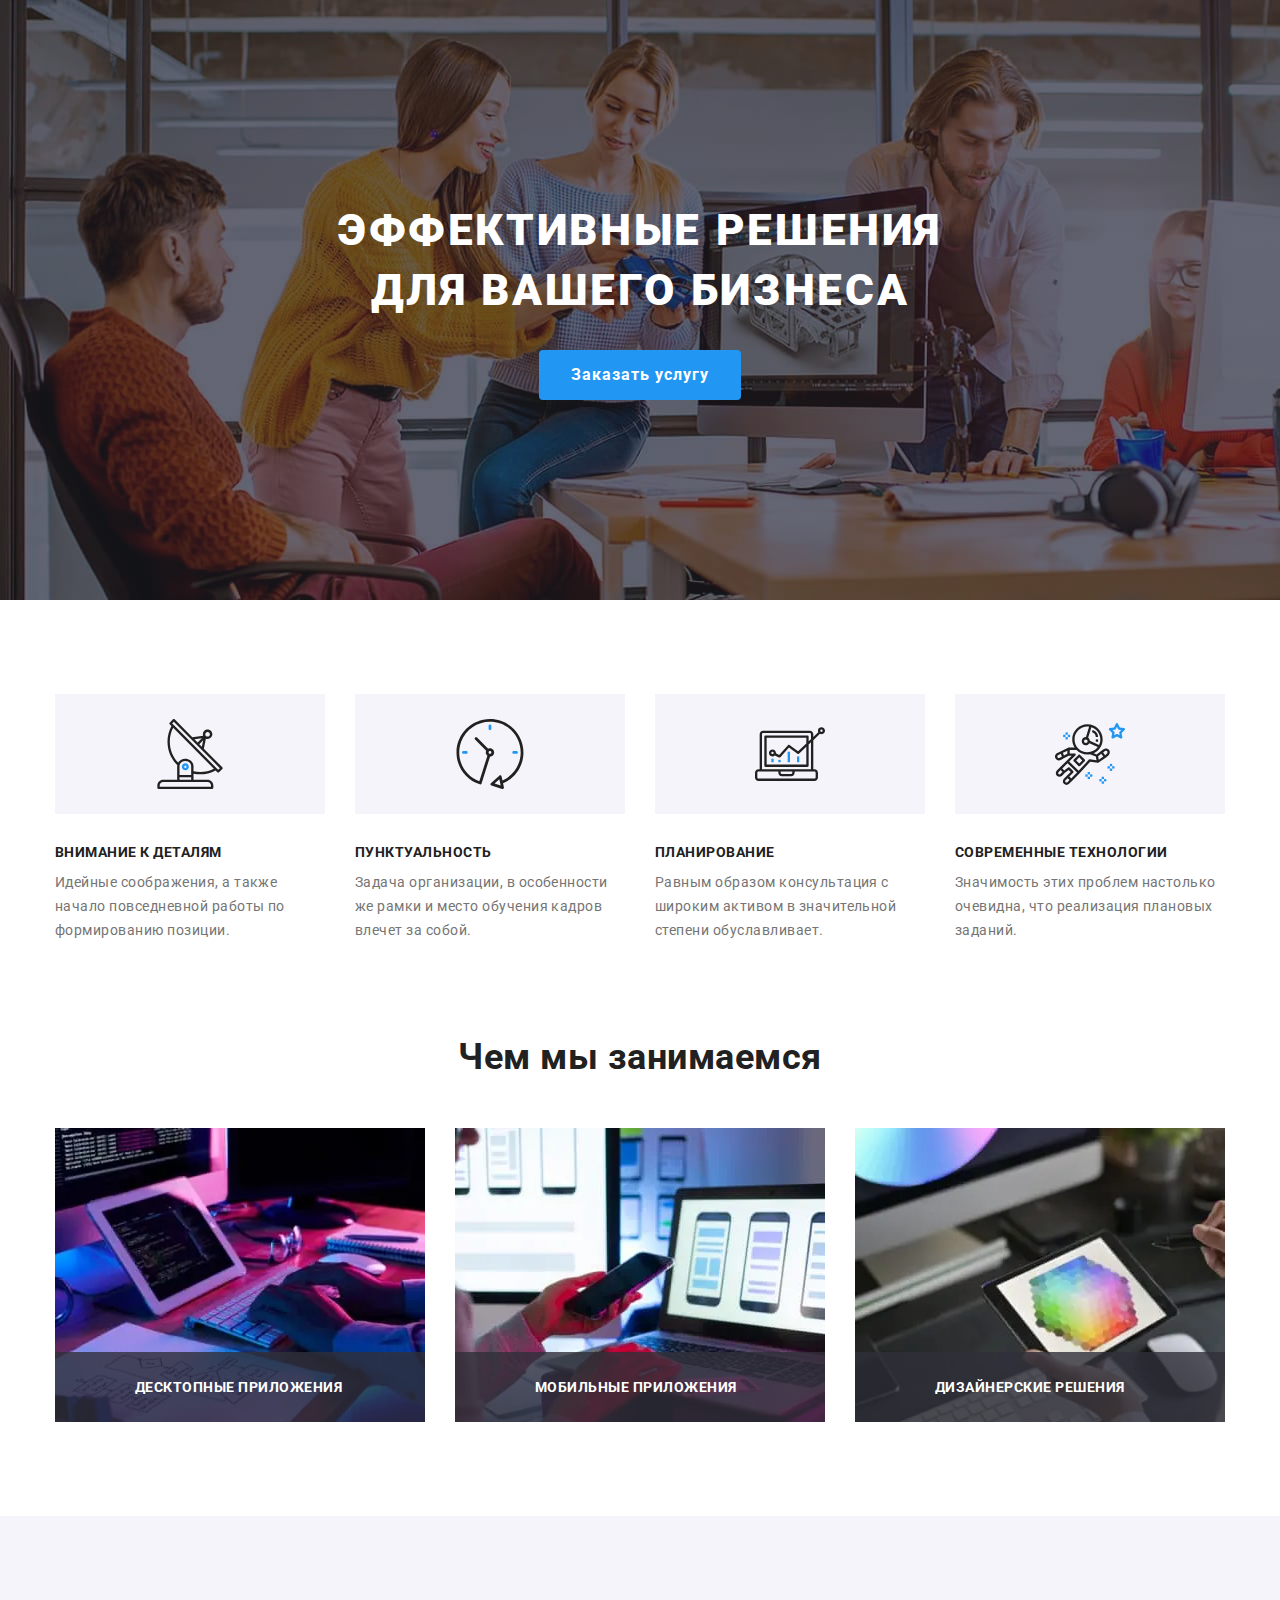
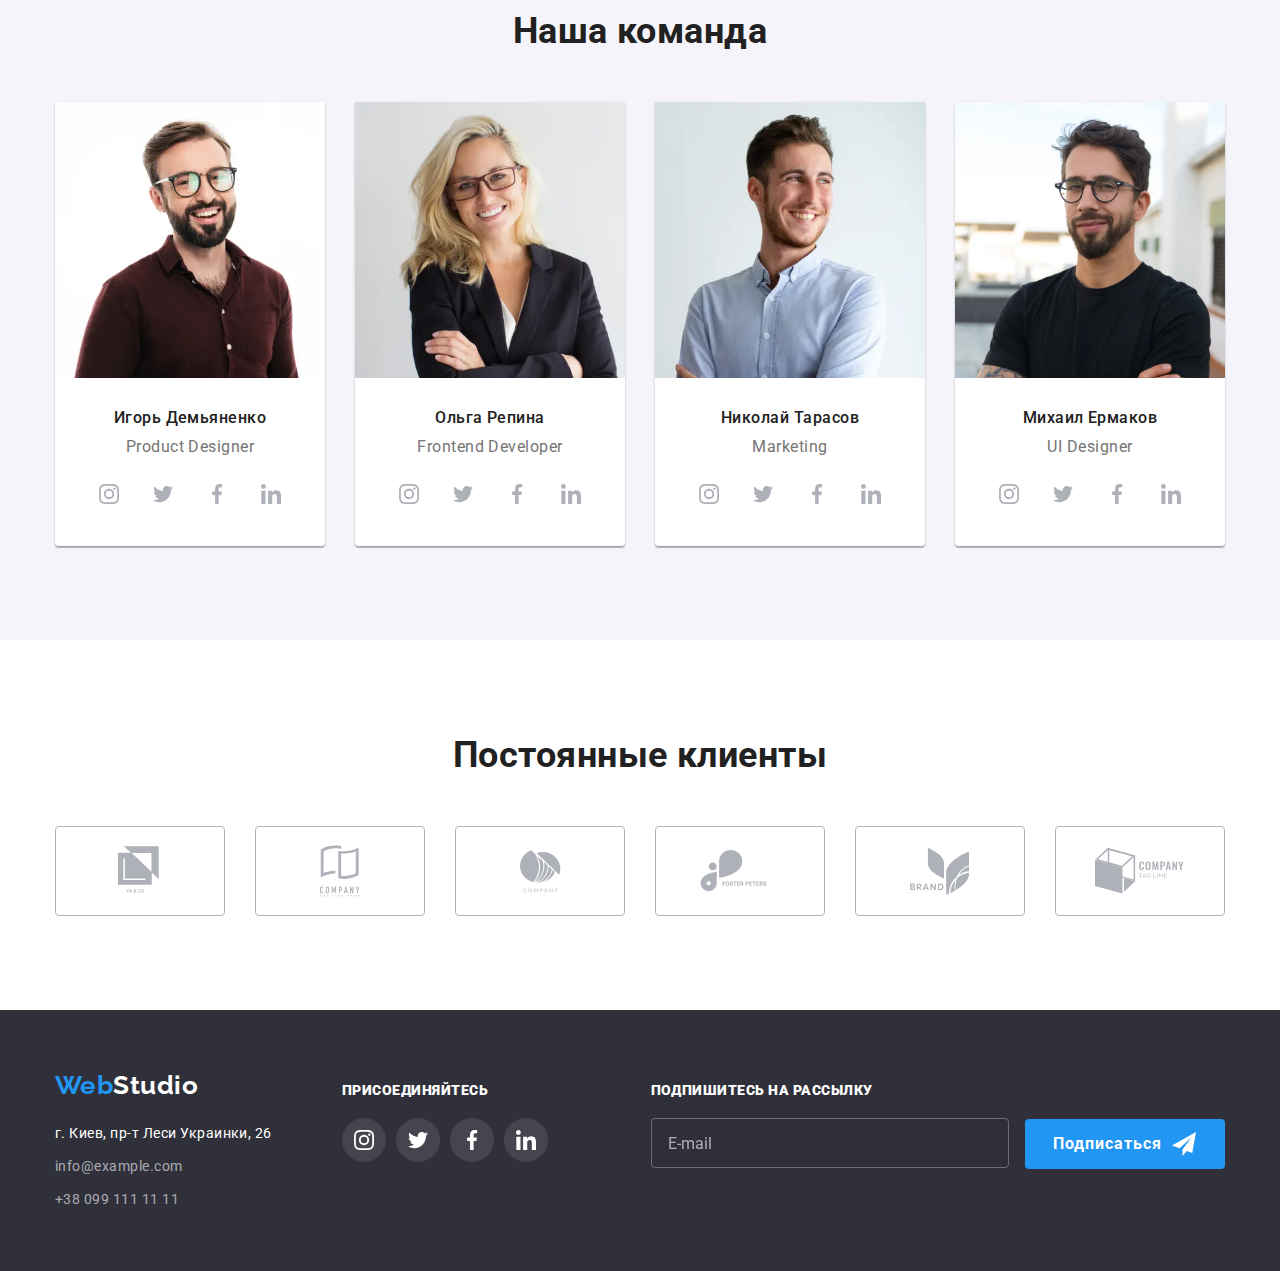
==== index.html @ 6db61c0a "start work with modal window" ====
<!DOCTYPE html>
<html lang="ru">

<head>
  <meta charset="UTF-8" />
  <meta name="viewport" content="width=device-width, initial-scale=1.0" />
  <title>WebStudio</title>
  <link rel="stylesheet" href="https://cdnjs.cloudflare.com/ajax/libs/modern-normalize/1.0.0/modern-normalize.css">
  <link href="https://fonts.googleapis.com/css2?family=Raleway:wght@700&family=Roboto:wght@400;500;700;900&display=swap"
    rel="stylesheet">
  <link rel="stylesheet" href="./css/main.min.css">
</head>

<body>
  <!-- Header -->
  <!-- <header class="header">
    <div class="container">
      <nav class="site-nav">
        <a class="logo" href="./index.html" aria-label="логотип вэб студии">Web<span
            class="logo-header">Studio</span></a>
        <ul class="list list-nav">
          <li class="item">
            <a class="link current" href="./index.html">Студия</a>
          </li>
          <li class="item">
            <a class="link not-current" href="./portfolio.html">Портфолио</a>
          </li>
          <li class="item">
            <a class="link not-current" href="">Контакты</a>
          </li>
        </ul>
      </nav>
      <address class="address address-link">
        <ul class="list address-list">
          <li class="item">
            <a class="link" href="mailto:info@devstudio.com">
              <svg class="header-icon" width="16" height="12">
                <use href="./images/sprite.svg#mail"></use>
              </svg>
              info@devstudio.com
            </a>
          </li>
          <li class="item">
            <a class="link" href="tel:+380961111111">
              <svg class="header-icon" width="10" height="16">
                <use href="./images/sprite.svg#phone"></use>
              </svg>
              +38 096 111 11 11
            </a>
          </li>
        </ul>
      </address>
    </div>
  </header> -->
  <!-- End header -->
  <main>
    <!-- Hero -->
    <section class="hero">
      <div class="container">
        <h1 class="hero-title">Эффективные решения для вашего бизнеса</h1>
        <button class="button" type="button" aria-label="Кнопка открытия формы для заказа услуги"
          data-modal-open>Заказать услугу</button>
      </div>
    </section>
    <!-- End hero -->
    <!-- Features -->
    <section class="section features">
      <div class="container">
        <h2 class="visually-hidden">Наши преимущества</h2>
        <ul class="list features-list">
          <li class="item features-item">
            <h3 class="features-subtitle">Внимание к деталям</h3>
            <p class="features-idea">Идейные соображения, а также начало повседневной работы по формированию позиции.
            </p>
          </li>
          <li class="item features-item">
            <h3 class="features-subtitle">Пунктуальность</h3>
            <p class="features-idea">Задача организации, в особенности же рамки и место обучения кадров влечет за собой.
            </p>
          </li>
          <li class="item features-item">
            <h3 class="features-subtitle">Планирование</h3>
            <p class="features-idea">Равным образом консультация с широким активом в значительной степени обуславливает.
            </p>
          </li>
          <li class="item features-item">
            <h3 class="features-subtitle">Современные технологии</h3>
            <p class="features-idea">Значимость этих проблем настолько очевидна, что реализация плановых заданий.</p>
          </li>
        </ul>
      </div>
    </section>
    <!-- End features -->
    <!-- We can make -->
    <section class="section works">
      <div class="container">
        <h2 class="title">Чем мы занимаемся</h2>
        <ul class="list works-list">
          <li class="item">
            <a href="">
              <picture>
                <source srcset="
                ./images/we_can_make/desktop-app.webp 1x, 
                ./images/we_can_make/desktop-app@2x.webp 2x" type="image/webp">
                <img loading="lazy" srcset="
                ./images/we_can_make/desktop-app.jpg 1x, 
                ./images/we_can_make/desktop-app@2x.jpg 2x" src="./images/we_can_make/desktop-app.jpg"
                  aria-label="Разработка приложений для настольных ПК" alt="Разработка приложений для настольных ПК"
                  width="370" height="294">
              </picture>
            </a>
            <div class="works-wrapper">
              <h3 class="works-subtitle">
                Десктопные приложения
              </h3>
            </div>
          </li>
          <li class="item">
            <a href="">
              <picture>
                <source srcset="
                ./images/we_can_make/mobile-app.webp 1x,
                ./images/we_can_make/mobile-app@2x.webp 2x" type="image/webp">
                <img loading="lazy" srcset="
                ./images/we_can_make/mobile-app.jpg 1x,
                ./images/we_can_make/mobile-app@2x.jpg 2x" src="./images/we_can_make/mobile-app.jpg"
                  aria-label="Разработка приложений для мобильных устройств"
                  alt="Разработка приложений для мобильных устройств" width="370" height="294">
              </picture>
            </a>
            <div class="works-wrapper">
              <h3 class="works-subtitle">
                Мобильные приложения
              </h3>
            </div>
          </li>
          <li class="item">
            <a href="">
              <picture>
                <source srcset="
                ./images/we_can_make/design-solutions.webp 1x,
                ./images/we_can_make/design-solutions@2x.webp 2x" type="image/webp">
                <img loading="lazy" srcset="
                ./images/we_can_make/design-solutions.jpg 1x,
                ./images/we_can_make/design-solutions@2x.jpg 2x" src="./images/we_can_make/design-solutions.jpg"
                  aria-label="Разработка дизайнерских решений" alt="Разработка дизайнерских решений" width="370"
                  height="294">
              </picture>
            </a>
            <div class="works-wrapper">
              <h3 class="works-subtitle">
                Дизайнерские решения
              </h3>
            </div>
          </li>
        </ul>
      </div>
    </section>
    <!-- End we can make -->
    <!-- Our team -->
    <section class="section team">
      <div class="container">
        <h2 class="title">Наша команда</h2>
        <ul class="list team-list">
          <li class="item team-item">
            <picture>
              <source srcset="
                              ./images/our_team/mobile-worker-1.webp 1x ,
                              ./images/our_team/mobile-worker-1@2x.webp 2x,
                              ./images/our_team/tablet-worker-1.webp 1x ,
                              ./images/our_team/tablet-worker-1@2x.webp 2x,
                              ./images/our_team/desktop-worker-1.webp 1x ,
                              ./images/our_team/desktop-worker-1@2x.webp 2x                              
                              " type="image/webp">
              <img loading="lazy" srcset="
                              ./images/our_team/mobile-worker-1.jpg 1x ,
                              ./images/our_team/mobile-worker-1@2x.jpg 2x,
                              ./images/our_team/tablet-worker-1.jpg 1x ,
                              ./images/our_team/tablet-worker-1@2x.jpg 2x,
                              ./images/our_team/desktop-worker-1.jpg 1x ,
                              ./images/our_team/desktop-worker-1@2x.jpg 2x                              
                              " src="./images/our_team/tablet-worker-1.jpg" aria-label="фото Игорь Демьяненко"
                alt="фото Игорь Демьяненко">
            </picture>
            <div class="team-card">
              <h3 class="team-subtitle">Игорь Демьяненко</h3>
              <p class="team-position" lang="en">Product Designer</p>
              <ul class="list social-list">
                <li class="social-item">
                  <a class="link social-link" href="https://www.instagram.com/?hl=uk" target="_blank"
                    rel="noreferrer noopener">
                    <svg class="team-svg">
                      <use href="./images/sprite.svg#instagram"></use>
                    </svg>
                  </a>
                </li>
                <li class="social-item">
                  <a class="link social-link" href="https://twitter.com/?lang=uk" target="_blank"
                    rel="noreferrer noopener">
                    <svg class="team-svg">
                      <use href="./images/sprite.svg#twitter"></use>
                    </svg>
                  </a>
                </li>
                <li class="social-item">
                  <a class="link social-link" href="https://uk-ua.facebook.com/" target="_blank"
                    rel="noreferrer noopener">
                    <svg class="team-svg">
                      <use href="./images/sprite.svg#facebook"></use>
                    </svg>
                  </a>
                </li>
                <li class="social-item">
                  <a class="link social-link" href="https://www.linkedin.com/" target="_blank"
                    rel="noreferrer noopener">
                    <svg class="team-svg">
                      <use href="./images/sprite.svg#linkedin"></use>
                    </svg>
                  </a>
                </li>
              </ul>
            </div>
          </li>
          <li class="item team-item">
            <picture>
              <source srcset="
                              ./images/our_team/mobile-worker-2.webp 1x ,
                              ./images/our_team/mobile-worker-2@2x.webp 2x,
                              ./images/our_team/tablet-worker-2.webp 1x ,
                              ./images/our_team/tablet-worker-2@2x.webp 2x,
                              ./images/our_team/desktop-worker-2.webp 1x ,
                              ./images/our_team/desktop-worker-2@2x.webp 2x                              
                              " type="image/webp">
              <img loading="lazy" srcset="
                              ./images/our_team/mobile-worker-2.jpg 1x ,
                              ./images/our_team/mobile-worker-2@2x.jpg 2x,
                              ./images/our_team/tablet-worker-2.jpg 1x ,
                              ./images/our_team/tablet-worker-2@2x.jpg 2x,
                              ./images/our_team/desktop-worker-2.jpg 1x ,
                              ./images/our_team/desktop-worker-2@2x.jpg 2x                              
                              " src="./images/our_team/tablet-worker-2.jpg" aria-label="фото Ольга Репина"
                alt="фото Ольга Репина">
            </picture>
            <div class="team-card">
              <h3 class="team-subtitle">Ольга Репина</h3>
              <p class="team-position" lang="en">Frontend Developer</p>
              <ul class="list social-list">
                <li class="social-item">
                  <a class="link social-link" href="https://www.instagram.com/?hl=uk" target="_blank"
                    rel="noreferrer noopener">
                    <svg class="team-svg">
                      <use href="./images/sprite.svg#instagram"></use>
                    </svg>
                  </a>
                </li>
                <li class="social-item">
                  <a class="link social-link" href="https://twitter.com/?lang=uk" target="_blank"
                    rel="noreferrer noopener">
                    <svg class="team-svg">
                      <use href="./images/sprite.svg#twitter"></use>
                    </svg>
                  </a>
                </li>
                <li class="social-item">
                  <a class="link social-link" href="https://uk-ua.facebook.com/" target="_blank"
                    rel="noreferrer noopener">
                    <svg class="team-svg">
                      <use href="./images/sprite.svg#facebook"></use>
                    </svg>
                  </a>
                </li>
                <li class="social-item">
                  <a class="link social-link" href="https://www.linkedin.com/" target="_blank"
                    rel="noreferrer noopener">
                    <svg class="team-svg">
                      <use href="./images/sprite.svg#linkedin"></use>
                    </svg>
                  </a>
                </li>
              </ul>
            </div>
          </li>
          <li class="item team-item">
            <picture>
              <source srcset="
                              ./images/our_team/mobile-worker-3.webp 1x ,
                              ./images/our_team/mobile-worker-3@2x.webp 2x,
                              ./images/our_team/tablet-worker-3.webp 1x ,
                              ./images/our_team/tablet-worker-3@2x.webp 2x,
                              ./images/our_team/desktop-worker-3.webp 1x ,
                              ./images/our_team/desktop-worker-3@2x.webp 2x                              
                              " type="image/webp">
              <img loading="lazy" srcset="
                              ./images/our_team/mobile-worker-3.jpg 1x ,
                              ./images/our_team/mobile-worker-3@2x.jpg 2x,
                              ./images/our_team/tablet-worker-3.jpg 1x ,
                              ./images/our_team/tablet-worker-3@2x.jpg 2x,
                              ./images/our_team/desktop-worker-3.jpg 1x ,
                              ./images/our_team/desktop-worker-3@2x.jpg 2x                              
                              " src="./images/our_team/tablet-worker-3.jpg" aria-label="фото Николай Тарасов"
                alt="фото Николай Тарасов">
            </picture>
            <div class="team-card">
              <h3 class="team-subtitle">Николай Тарасов</h3>
              <p class="team-position" lang="en">Marketing</p>
              <ul class="list social-list">
                <li class="social-item">
                  <a class="link social-link" href="https://www.instagram.com/?hl=uk" target="_blank"
                    rel="noreferrer noopener">
                    <svg class="team-svg">
                      <use href="./images/sprite.svg#instagram"></use>
                    </svg>
                  </a>
                </li>
                <li class="social-item">
                  <a class="link social-link" href="https://twitter.com/?lang=uk" target="_blank"
                    rel="noreferrer noopener">
                    <svg class="team-svg">
                      <use href="./images/sprite.svg#twitter"></use>
                    </svg>
                  </a>
                </li>
                <li class="social-item">
                  <a class="link social-link" href="https://uk-ua.facebook.com/" target="_blank"
                    rel="noreferrer noopener">
                    <svg class="team-svg">
                      <use href="./images/sprite.svg#facebook"></use>
                    </svg>
                  </a>
                </li>
                <li class="social-item">
                  <a class="link social-link" href="https://www.linkedin.com/" target="_blank"
                    rel="noreferrer noopener">
                    <svg class="team-svg">
                      <use href="./images/sprite.svg#linkedin"></use>
                    </svg>
                  </a>
                </li>
              </ul>
            </div>
          </li>
          <li class="item team-item">
            <picture>
              <source srcset="
                              ./images/our_team/desktop-worker-4.webp 270w,
                              ./images/our_team/tablet-worker-4.webp 354w,
                              ./images/our_team/mobile-worker-4.webp 450w,
                              ./images/our_team/desktop-worker-4@2x.webp 540w,                              
                              ./images/our_team/tablet-worker-4@2x.webp 708w,                              
                              ./images/our_team/mobile-worker-4@2x.webp 900w                             
                              " type="image/webp">
              <img loading="lazy" srcset="
                              ./images/our_team/desktop-worker-4.jpg 270w,
                              ./images/our_team/tablet-worker-4.jpg 354w,
                              ./images/our_team/mobile-worker-4.jpg 450w,
                              ./images/our_team/desktop-worker-4@2x.jpg 540w,                              
                              ./images/our_team/tablet-worker-4@2x.jpg 708w,                              
                              ./images/our_team/mobile-worker-4@2x.jpg 900w                               
                              " src="./images/our_team/tablet-worker-4.jpg" aria-label="фото Михаил Ермаков"
                alt="фото Михаил Ермаков" sizes="(min-width: 1200px) 25vw, (min-width: 768px) 50vw,  100vw">
            </picture>
            <div class="team-card">
              <h3 class="team-subtitle">Михаил Ермаков</h3>
              <p class="team-position" lang="en">UI Designer</p>
              <ul class="list social-list">
                <li class="social-item">
                  <a class="link social-link" href="https://www.instagram.com/?hl=uk" target="_blank"
                    rel="noreferrer noopener">
                    <svg class="team-svg">
                      <use href="./images/sprite.svg#instagram"></use>
                    </svg>
                  </a>
                </li>
                <li class="social-item">
                  <a class="link social-link" href="https://twitter.com/?lang=uk" target="_blank"
                    rel="noreferrer noopener">
                    <svg class="team-svg">
                      <use href="./images/sprite.svg#twitter"></use>
                    </svg>
                  </a>
                </li>
                <li class="social-item">
                  <a class="link social-link" href="https://uk-ua.facebook.com/" target="_blank"
                    rel="noreferrer noopener">
                    <svg class="team-svg">
                      <use href="./images/sprite.svg#facebook"></use>
                    </svg>
                  </a>
                </li>
                <li class="social-item">
                  <a class="link social-link" href="https://www.linkedin.com/" target="_blank"
                    rel="noreferrer noopener">
                    <svg class="team-svg">
                      <use href="./images/sprite.svg#linkedin"></use>
                    </svg>
                  </a>
                </li>
              </ul>
            </div>
          </li>
        </ul>
      </div>
    </section>
    <!-- End our team -->
    <!-- Clients -->
    <section class="section">
      <div class="container">
        <h2 class="title">Постоянные клиенты</h2>
        <ul class="list clients-list">
          <li class="item">
            <a class="link link-clients" href="">
              <svg class="client-svg" width="45" height="50">
                <use href="./images/sprite.svg#logo1"></use>
              </svg>
            </a>
          </li>
          <li class="item">
            <a class="link link-clients" href="">
              <svg class="client-svg" width="40" height="52">
                <use href="./images/sprite.svg#logo2"></use>
              </svg>
            </a>
          </li>
          <li class="item">
            <a class="link link-clients" href="">
              <svg class="client-svg" width="41" height="43">
                <use href="./images/sprite.svg#logo3"></use>
              </svg>
            </a>
          </li>
          <li class="item">
            <a class="link link-clients" href="">
              <svg class="client-svg" width="80" height="42">
                <use href="./images/sprite.svg#logo4"></use>
              </svg>
            </a>
          </li>
          <li class="item">
            <a class="link link-clients" href="">
              <svg class="client-svg" width="59" height="47">
                <use href="./images/sprite.svg#logo5"></use>
              </svg>
            </a>
          </li>
          <li class="item">
            <a class="link link-clients" href="">
              <svg class="client-svg" width="89" height="46">
                <use href="./images/sprite.svg#logo6"></use>
              </svg>
            </a>
          </li>
        </ul>
      </div>
    </section>
    <!-- End clients -->
  </main>
  <!-- Footer -->
  <footer class="footer">
    <div class="container">
      <div class="footer-wrap">
        <div class="footer-address">
          <a class="logo" href="./index.html" aria-label="логотип вэб студии">Web<span
              class="logo-footer">Studio</span></a>
          <address class="address">
            <ul class="list">
              <li class="item">
                <a class="link map" href="https://goo.gl/maps/pGN7DzXUrCDLFUqRA" target="_blank"
                  rel="noreferrer noopener">г. Киев, пр-т Леси
                  Украинки,
                  26</a>
              </li>
              <li class="item">
                <a class="link" href="mailto:info@example.com">info@example.com</a>
              </li>
              <li class="item">
                <a class="link" href="tel:+380991111111">+38 099 111 11 11</a>
              </li>
            </ul>
          </address>
        </div>
        <div class="footer-social-list">
          <h2 class="footer-subtitle">
            <b>присоединяйтесь</b>
          </h2>
          <ul class="list footer-list">
            <li class="item">
              <a class=" link footer-social-link" href="https://www.instagram.com/?hl=uk" target="_blank"
                rel="noreferrer noopener">
                <svg class="footer-link-svg">
                  <use href="./images/sprite.svg#instagram"></use>
                </svg>
              </a>
            </li>
            <li class="item">
              <a class=" link footer-social-link" href="https://twitter.com/?lang=uk" target="_blank"
                rel="noreferrer noopener">
                <svg class="footer-link-svg">
                  <use href="./images/sprite.svg#twitter"></use>
                </svg>
              </a>
            </li>
            <li class="item">
              <a class=" link footer-social-link" href="https://uk-ua.facebook.com/" target="_blank"
                rel="noreferrer noopener">
                <svg class="footer-link-svg">
                  <use href="./images/sprite.svg#facebook"></use>
                </svg>
              </a>
            </li>
            <li class="item">
              <a class=" link footer-social-link" href="https://www.linkedin.com/" target="_blank"
                rel="noreferrer noopener">
                <svg class="footer-link-svg">
                  <use href="./images/sprite.svg#linkedin"></use>
                </svg>
              </a>
            </li>
          </ul>
        </div>
      </div>
      <div class="footer-form">
        <h2 class="footer-subtitle">
          <b>Подпишитесь на рассылку</b>
        </h2>
        <div class="footer-wrapper">
          <form action="#">
            <label>
              <input class="form-input" type="email" name="mail" placeholder="E-mail">
            </label>
            <button class="button" type="submit" aria-label="Кнопка подписаться на рассылку">Подписаться</button>
          </form>
        </div>
      </div>
    </div>
  </footer>
  <!-- End footer -->
  <!-- Modal window -->
  <div class="backdrop is-hidden" data-modal>
    <div class="modal">
      <form action="#">
        <h2 class="title">
          <b>Оставьте свои данные, мы вам перезвоним</b>
        </h2>
        <ul class="list">
          <li class="item">
            <label class="label">Имя
              <span class="input-wrapper">
                <input class="input" type="text" name="user-name" required>
                <svg class="form-svg">
                  <use href="./images/sprite.svg#name"></use>
                </svg>
              </span>
            </label>
          </li>
          <li class="item">
            <label class="label">Телефон
              <span class="input-wrapper">
                <input class="input" type="tel" name="tel" required>
                <svg class="form-svg">
                  <use href="./images/sprite.svg#phone-modal"></use>
                </svg>
              </span>
            </label>
          </li>
          <li class="item">
            <label class="label">Почта
              <span class="input-wrapper">
                <input class="input" type="email" name="email" required>
                <svg class="form-svg">
                  <use href="./images/sprite.svg#email"></use>
                </svg>
              </span>
            </label>
          </li>
          <li class="item">
            <label class="label">Комментарий
              <textarea class="input input-area" name="coment" placeholder="Введите текст"></textarea>
            </label>
          </li>
        </ul>
        <label>
          <input class="visually-hidden checkbox-hidden" type="checkbox" name="user-policy" value="accept-policy"
            required>
          <span class="checkbox"></span>
          <span class="label-policy">Соглашаюсь с рассылкой и принимаю <span><a class="policy" href=""
                target="_blank">Условия договора</a></span></span>
        </label>
        <button class="button" type="submit" aria-label="Кнопка отправить форму">Отправить</button>
      </form>
      <button class="close-button" type="button" aria-label="Кнопка закрытия формы" data-modal-close>
        <svg class="close-modal-svg">
          <use href="./images/sprite.svg#close-modal-window"></use>
        </svg>
      </button>
    </div>
  </div>
  <!-- End modal window -->
  <script src="./JS/main.js"></script>
</body>

</html>
---- css/main.min.css ----
body{font-family:"Roboto",sans-serif;font-style:normal;letter-spacing:0.03em}.container,.button,.hero-title{margin:0 auto}.visually-hidden{position:absolute;width:1px;height:1px;margin:-1px;border:0;padding:0;white-space:nowrap;clip-path:inset(100%);clip:rect(0 0 0 0);overflow:hidden}*,*::before,*::after{margin:0;padding:0}body{font-family:"Roboto",sans-serif}img{display:block;max-width:100%;height:auto}.list{list-style:none}.link{text-decoration:none}.address{font-style:normal}.section{padding:60px 0;background-color:#fff}@media screen and (min-width: 1200px){.section{padding:94px 0}}.container{width:100%;padding:0 15px}@media screen and (min-width: 480px){.container{width:480px}}@media screen and (min-width: 768px){.container{width:768px}}@media screen and (min-width: 1200px){.container{width:1200px}}.logo{font-family:"Raleway",sans-serif;font-weight:700;font-size:24px;line-height:1.16667;color:#2196f3;text-decoration:none}@media screen and (min-width: 1200px){.logo{font-weight:700;font-size:26px;line-height:1.19231}}.logo-header{color:#000000}.logo-footer{color:#fff}.title{font-weight:700;font-size:28px;line-height:1.17857;text-align:center;color:#212121;margin-bottom:30px}@media screen and (min-width: 1200px){.title{font-weight:700;font-size:36px;line-height:1.16667;margin-bottom:50px}}.button{display:block;background-color:#2196f3;font-weight:700;font-size:16px;line-height:1.875;letter-spacing:0.06em;padding:10px 32px;border-radius:4px;border:none;color:#fff;cursor:pointer}.hero{padding:118px 0;background-color:#2f303a;background-repeat:no-repeat;background-size:cover}@media screen and (max-width: 767px){.hero{background-image:linear-gradient(rgba(47,48,58,0.4), rgba(47,48,58,0.4)),url(../images/hero/mobile-hero-bg.jpg)}}@media screen and (min-device-pixel-ratio: 2) and (min-width: 320px), screen and (min-resolution: 192dpi) and (min-width: 320px), screen and (min-resolution: 2dppx) and (min-width: 320px){.hero{background-image:linear-gradient(rgba(47,48,58,0.4), rgba(47,48,58,0.4)),url(../images/hero/mobile-hero-bg@2x.jpg)}}@media screen and (min-width: 768px){.hero{background-image:linear-gradient(rgba(47,48,58,0.4), rgba(47,48,58,0.4)),url(../images/hero/tablet-hero-bg.jpg)}}@media screen and (min-device-pixel-ratio: 2) and (min-width: 768px), screen and (min-resolution: 192dpi) and (min-width: 768px), screen and (min-resolution: 2dppx) and (min-width: 768px){.hero{background-image:linear-gradient(rgba(47,48,58,0.4), rgba(47,48,58,0.4)),url(../images/hero/tablet-hero-bg@2x.jpg)}}@media screen and (min-width: 1200px){.hero{padding:200px 0;background-image:linear-gradient(rgba(47,48,58,0.4), rgba(47,48,58,0.4)),url(../images/hero/desktop-hero-bg.jpg)}}@media screen and (min-device-pixel-ratio: 2) and (min-width: 1200px), screen and (min-resolution: 192dpi) and (min-width: 1200px), screen and (min-resolution: 2dppx) and (min-width: 1200px){.hero{background-image:linear-gradient(rgba(47,48,58,0.4), rgba(47,48,58,0.4)),url(../images/hero/desktop-hero-bg@2x.jpg)}}.hero-title{margin-bottom:30px;max-width:360px;font-weight:900;font-size:26px;line-height:1.61538;text-align:center;letter-spacing:0.06em;text-transform:uppercase;color:#fff}@media screen and (min-width: 1200px){.hero-title{max-width:696px;font-weight:900;font-size:44px;line-height:1.36364}}.features-subtitle{margin-bottom:10px;font-weight:700;font-size:14px;line-height:1.14286;text-transform:uppercase;color:#212121}@media screen and (max-width: 767px){.features-subtitle{text-align:center}}.features-idea{font-weight:400;font-size:14px;line-height:1.71429;color:#757575}@media screen and (min-width: 768px){.features-list{display:flex;flex-wrap:wrap}}@media screen and (min-width: 768px){.features-list .item{flex-basis:calc(100% / 2 - 15px)}}@media screen and (min-width: 1200px){.features-list .item{max-width:270px}}@media screen and (min-width: 768px) and (max-width: 1199px){.features-list .item:nth-child(-n+2){margin-bottom:30px}}@media screen and (min-width: 768px) and (max-width: 1199px){.features-list .item:nth-child(2n+1){margin-right:30px}}@media screen and (max-width: 767px){.features-list .item:not(:last-child){margin-bottom:30px}}@media screen and (min-width: 1200px){.features-list .item:not(:last-child){margin-right:30px}}.features-item::before{content:"";display:block;height:120px;margin-bottom:30px;background-color:#f5f4fa;background-repeat:no-repeat}.features-item:nth-child(1)::before{background-image:url(../images/features/feature1.svg);background-position:center center}.features-item:nth-child(2)::before{background-image:url(../images/features/feature2.svg);background-position:center center}.features-item:nth-child(3)::before{background-image:url(../images/features/feature3.svg);background-position:center center}.features-item:nth-child(4)::before{background-image:url(../images/features/feature4.svg);background-position:center center}@media screen and (min-width: 1200px){.features{padding-bottom:47px}}@media screen and (max-width: 1199px){.works{display:none}}@media screen and (min-width: 1200px){.works{padding-top:47px}.works-list{display:flex;justify-content:center}.works-list .item{position:relative}.works-list .item:not(:last-child){margin-right:30px}.works-wrapper{position:absolute;pointer-events:none;padding:27px 80px;left:0;bottom:0;width:370px;height:70px;background-color:rgba(47,48,58,0.8)}.works-subtitle{font-weight:700;font-size:14px;line-height:1.14286;color:#fff;text-transform:uppercase}}.team{background-color:#f5f4fa}@media screen and (min-width: 768px){.team-list{display:flex;flex-wrap:wrap}}.team-item{border-bottom-left-radius:4px;border-bottom-right-radius:4px;box-shadow:0px 1px 3px rgba(0,0,0,0.12),0px 1px 1px rgba(0,0,0,0.14),0px 2px 1px rgba(0,0,0,0.2)}@media screen and (min-width: 768px){.team-item{flex-basis:calc(100% / 2 - 15px)}}@media screen and (min-width: 1200px){.team-item{max-width:270px}}@media screen and (min-width: 768px) and (max-width: 1199px){.team-item:nth-child(-n+2){margin-bottom:30px}}@media screen and (min-width: 768px) and (max-width: 1199px){.team-item:nth-child(2n+1){margin-right:30px}}@media screen and (max-width: 767px){.team-item:not(:last-child){margin-bottom:30px}}@media screen and (min-width: 1200px){.team-item:not(:last-child){margin-right:30px}}.team-card{padding:30px 38px 24px;background-color:#fff;text-align:center;border-bottom-left-radius:4px;border-bottom-right-radius:4px}@media screen and (min-width: 480px) and (max-width: 767px){.team-card{padding:30px 122px 24px}}@media screen and (min-width: 768px){.team-card{padding:30px 74px 24px}}@media screen and (min-width: 1200px){.team-card{padding:30px 32px}}.team-subtitle{margin-bottom:10px;font-weight:500;font-size:16px;line-height:1.1875;color:#212121}.team-position{margin-bottom:16px;font-weight:400;font-size:16px;line-height:1.1875;color:#757575}.social-list{display:flex;align-items:center;justify-content:center}.social-item:not(:last-child){margin-right:10px}.social-link{display:flex;align-items:center;justify-content:center;width:44px;height:44px;background:#fff;border-radius:50%;color:#afb1b8;transition:background-color 250ms cubic-bezier(0.4, 0, 0.2, 1),color 250ms cubic-bezier(0.4, 0, 0.2, 1)}.social-link:hover,.social-link:focus{color:#fff;background-color:#2196f3}.team-svg{width:20px;height:20px;fill:currentColor}.clients-list{display:flex;flex-wrap:wrap;justify-content:center}@media screen and (max-width: 767px){.clients-list .item{flex-basis:calc(100% / 2 - 15px)}}@media screen and (min-width: 768px){.clients-list .item{flex-basis:calc(100% / 3 - 20px)}}@media screen and (min-width: 1200px){.clients-list .item{flex-basis:calc(100% / 6 - 25px)}}@media screen and (max-width: 767px){.clients-list .item:nth-child(-n+4){margin-bottom:30px}}@media screen and (max-width: 767px){.clients-list .item:nth-child(2n+1){margin-right:30px}}@media screen and (min-width: 768px) and (max-width: 1199px){.clients-list .item:nth-child(-n+3){margin-bottom:30px}}@media screen and (min-width: 768px) and (max-width: 1199px){.clients-list .item:nth-child(2){margin-left:30px;margin-right:30px}}@media screen and (min-width: 768px) and (max-width: 1199px){.clients-list .item:nth-child(5){margin-left:30px;margin-right:30px}}@media screen and (min-width: 1200px){.clients-list .item:not(:last-child){margin-right:30px}}.link-clients{display:flex;align-items:center;justify-content:center;height:90px;border:1px solid #afb1b8;border-radius:4px;color:#afb1b8;transition:background-color 250ms cubic-bezier(0.4, 0, 0.2, 1),color 250ms cubic-bezier(0.4, 0, 0.2, 1)}.link-clients:hover,.link-clients:focus{border-color:#2196f3;color:#2196f3}.client-svg{fill:currentColor}.footer{background-color:#2f303a;padding:60px 0}@media screen and (min-width: 1200px){.footer .container{display:flex;justify-content:space-between}}.footer .logo{display:block;margin-bottom:20px}.footer .item:not(:last-child){margin-bottom:8px}@media screen and (min-width: 1200px){.footer .item:not(:last-child){margin-bottom:9px}}.footer .link{font-weight:400;font-size:14px;line-height:1.71429;color:rgba(255,255,255,0.6)}.footer .map{color:#fff}@media screen and (max-width: 1199px){.footer-address{text-align:center;margin-bottom:60px}}@media screen and (min-width: 768px) and (max-width: 1199px){.footer-address{margin-left:60px}}@media screen and (min-width: 1200px){.footer-address{margin-right:70px}}.footer-subtitle{display:block;margin-bottom:20px;text-transform:uppercase;font-weight:700;font-size:14px;line-height:1.14286;color:#fff}.footer-list{display:flex;justify-content:center}@media screen and (max-width: 767px){.footer-social-list{text-align:center;margin-bottom:60px}}@media screen and (min-width: 768px) and (max-width: 1199px){.footer-social-list{text-align:center;margin-top:5px;margin-right:74px}}@media screen and (min-width: 1200px){.footer-social-list{margin-top:12px}}.footer-social-list .item:not(:last-child){margin-right:10px}.footer-social-link{display:flex;align-items:center;justify-content:center;width:44px;height:44px;background:rgba(255,255,255,0.1);border-radius:50%;transition:background-color 250ms cubic-bezier(0.4, 0, 0.2, 1)}.footer-social-link:hover,.footer-social-link:focus{background-color:#2196f3}.footer-link-svg{width:20px;height:20px;fill:#fff}@media screen and (max-width: 1199px){.footer-form{text-align:center}}@media screen and (min-width: 1200px){.footer-form{margin-top:12px}}@media screen and (min-width: 768px){.footer-wrap{display:flex}}@media screen and (min-width: 768px) and (max-width: 1199px){.footer-wrap{justify-content:space-between}}.footer-wrapper .form-input{height:50px;padding:15px 16px;background-color:transparent;border:1px solid rgba(255,255,255,0.3);filter:drop-shadow(0px 4px 4px rgba(0,0,0,0.15));border-radius:4px;color:#fff}@media screen and (max-width: 767px){.footer-wrapper .form-input{width:100%}}@media screen and (max-width: 1199px){.footer-wrapper .form-input{margin-bottom:20px}}@media screen and (min-width: 768px) and (max-width: 1199px){.footer-wrapper .form-input{width:450px}}@media screen and (min-width: 1200px){.footer-wrapper .form-input{width:358px;margin-right:12px}}.footer-wrapper .form-input::placeholder{color:rgba(255,255,255,0.6)}.footer-wrapper .form-input:focus{background-color:transparent;border:1px solid rgba(255,255,255,0.3);filter:drop-shadow(0px 4px 4px rgba(0,0,0,0.15));border-radius:4px;color:#fff}.footer-wrapper .button{width:200px;align-items:center;padding:10px 28px}@media screen and (max-width: 1199px){.footer-wrapper .button{display:flex}}@media screen and (min-width: 1200px){.footer-wrapper .button{display:inline-flex}}.footer-wrapper .button::after{content:"";width:24px;height:24px;background-image:url(../images/icon-send.svg);background-repeat:no-repeat;margin-left:10px}.backdrop{position:fixed;top:0;left:0;right:0;bottom:0;background-color:rgba(0,0,0,0.2);opacity:1;transition:background-color 750ms cubic-bezier(0.4, 0, 0.2, 1),opacity 750ms cubic-bezier(0.4, 0, 0.2, 1)}.backdrop.is-hidden{background-color:rgba(33,150,243,0.9);opacity:0;pointer-events:none}.backdrop.is-hidden .modal{transform:translate(-50%, -50%) scale(0)}.modal{position:absolute;top:50%;left:50%;transform:translate(-50%, -50%) scale(1);min-width:528px;min-height:581px;padding:40px;background-color:#fff;transition:transform 500ms cubic-bezier(0.4, 0, 0.2, 1)}@media screen and (min-width: 768px){.modal{min-width:450px;min-height:609px}}@media screen and (min-width: 1200px){.modal{min-width:528px;min-height:581px}}.modal .title{font-weight:700;font-size:20px;line-height:1.15;text-align:center;color:#212121}.modal .item:not(:last-child){position:relative;margin-bottom:10px}.modal .item:last-child{margin-bottom:20px}.modal .button{margin-top:30px;cursor:pointer}.close-button{position:absolute;top:8px;right:8px;width:30px;height:30px;background-color:#fff;border:1px solid rgba(0,0,0,0.1);border-radius:50%;cursor:pointer}.close-button:hover .close-modal-svg,.close-button:focus .close-modal-svg{fill:#2196f3;transform:translate(-50%, -50%) scale(1.5)}.close-modal-svg{position:absolute;top:50%;left:50%;transform:translate(-50%, -50%) scale(1);height:11px;width:11px;fill:#212121;transition:fill 250ms cubic-bezier(0.4, 0, 0.2, 1),transform 250ms cubic-bezier(0.4, 0, 0.2, 1)}.input-wrapper{position:relative;display:block}.form-svg{position:absolute;top:50%;left:12px;transform:translateY(-50%);width:18px;height:18px;color:transparent}.label{display:block;font-weight:400;font-size:12px;line-height:1.16667;letter-spacing:0.01em;color:#757575;transition:fill 250ms cubic-bezier(0.4, 0, 0.2, 1)}.label:focus-within{fill:#2196f3}.input{display:block;width:448px;height:40px;border:1px solid rgba(33,33,33,0.2);border-radius:4px;padding-left:42px;padding-top:12px;padding-right:12px;padding-bottom:12px;outline:none;margin-top:4px;transition:border-color 250ms cubic-bezier(0.4, 0, 0.2, 1)}.input:focus{outline:none;border-color:#2196f3}.input-area{width:448px;height:120px;resize:none;padding:12px 16px}.input-area::placeholder{color:rgba(117,117,117,0.5)}.checkbox{display:inline-flex;content:"";width:16px;height:15px;border:2px solid #212121;border-radius:4px;margin-right:8px;transition:background-color 250ms cubic-bezier(0.4, 0, 0.2, 1),border-color 250ms cubic-bezier(0.4, 0, 0.2, 1),outline 250ms cubic-bezier(0.4, 0, 0.2, 1)}.checkbox-hidden:focus+.checkbox{outline:2px solid #2196f3;border:none}.checkbox-hidden:checked+.checkbox{background-color:#2196f3;background-image:url(..//images/modal_window/ok.svg);background-repeat:no-repeat;background-position:center center;background-size:contain;background-origin:border-box;border-color:#2196f3;outline:none}.label-policy{font-weight:400;font-size:14px;line-height:1.71429;color:#757575}.policy{font-weight:400;font-size:14px;line-height:1.71429;color:#2196f3}
/*# sourceMappingURL=main.min.css.map */
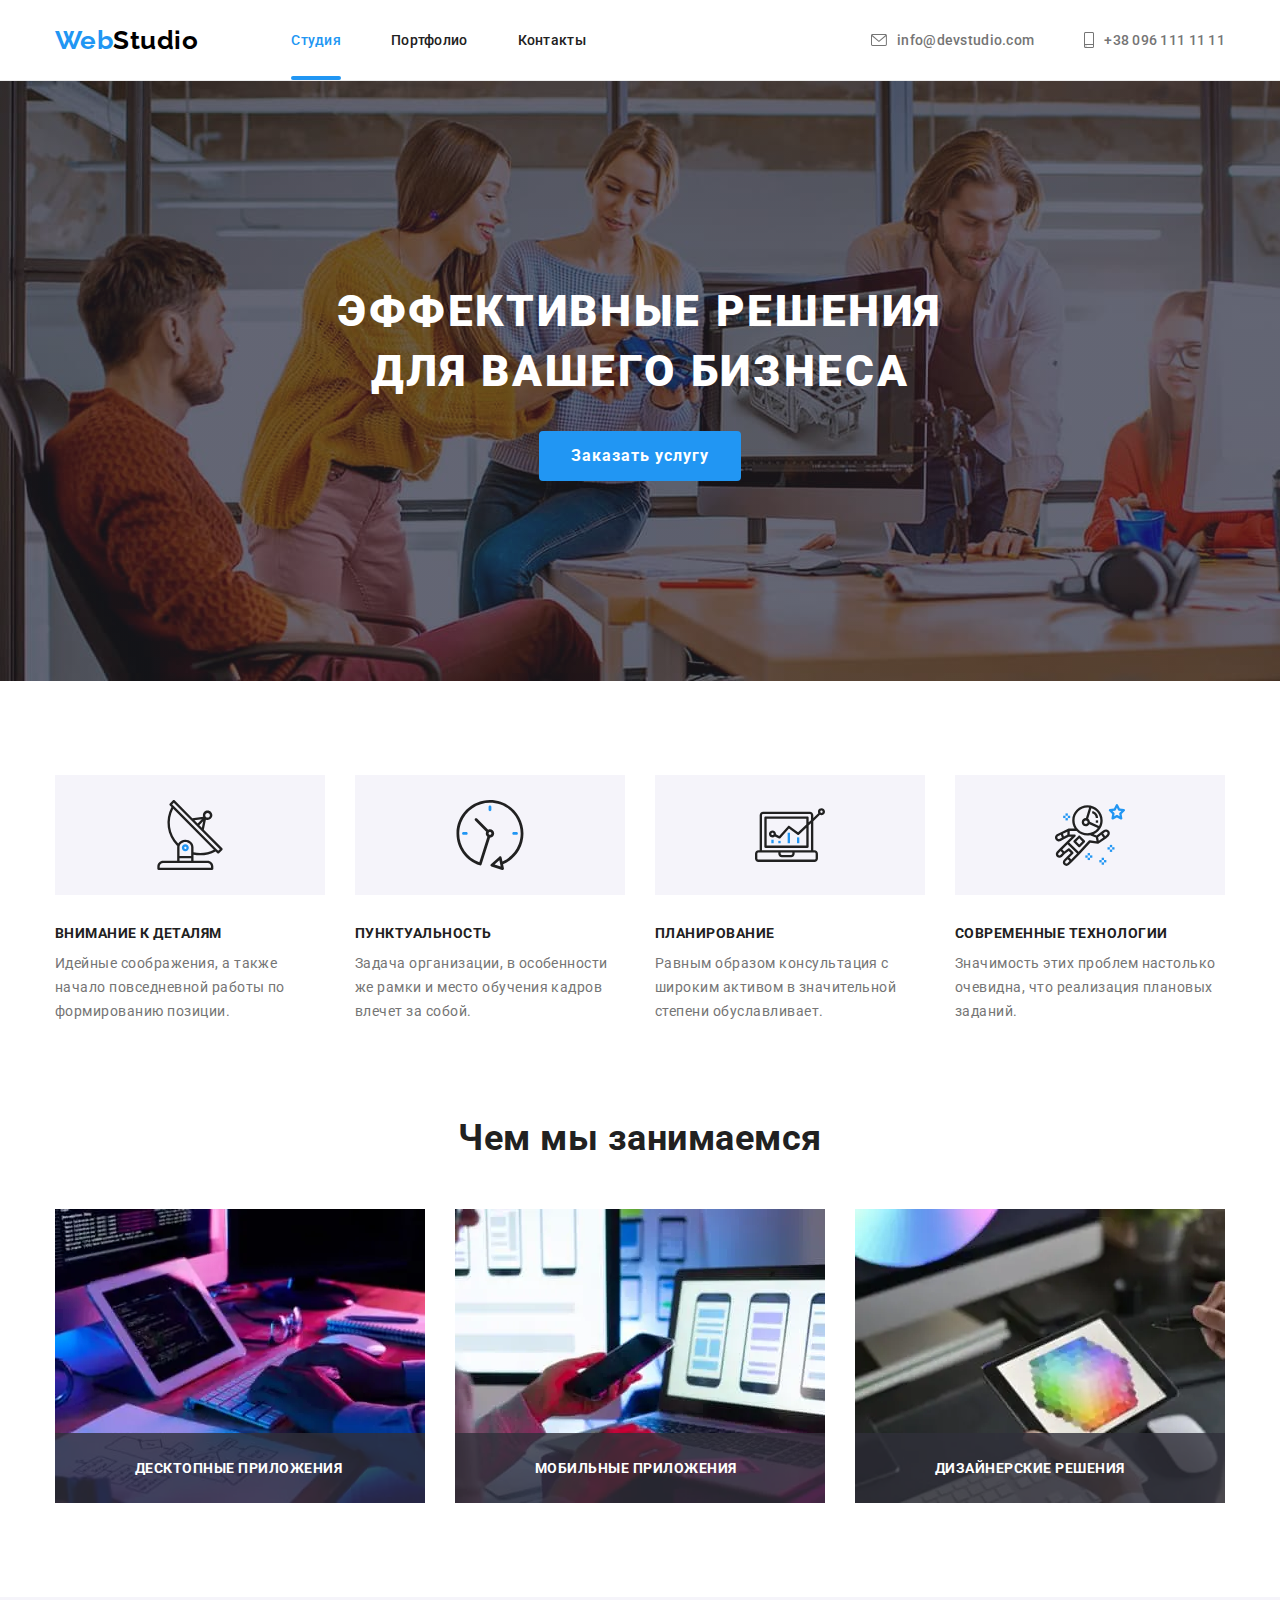
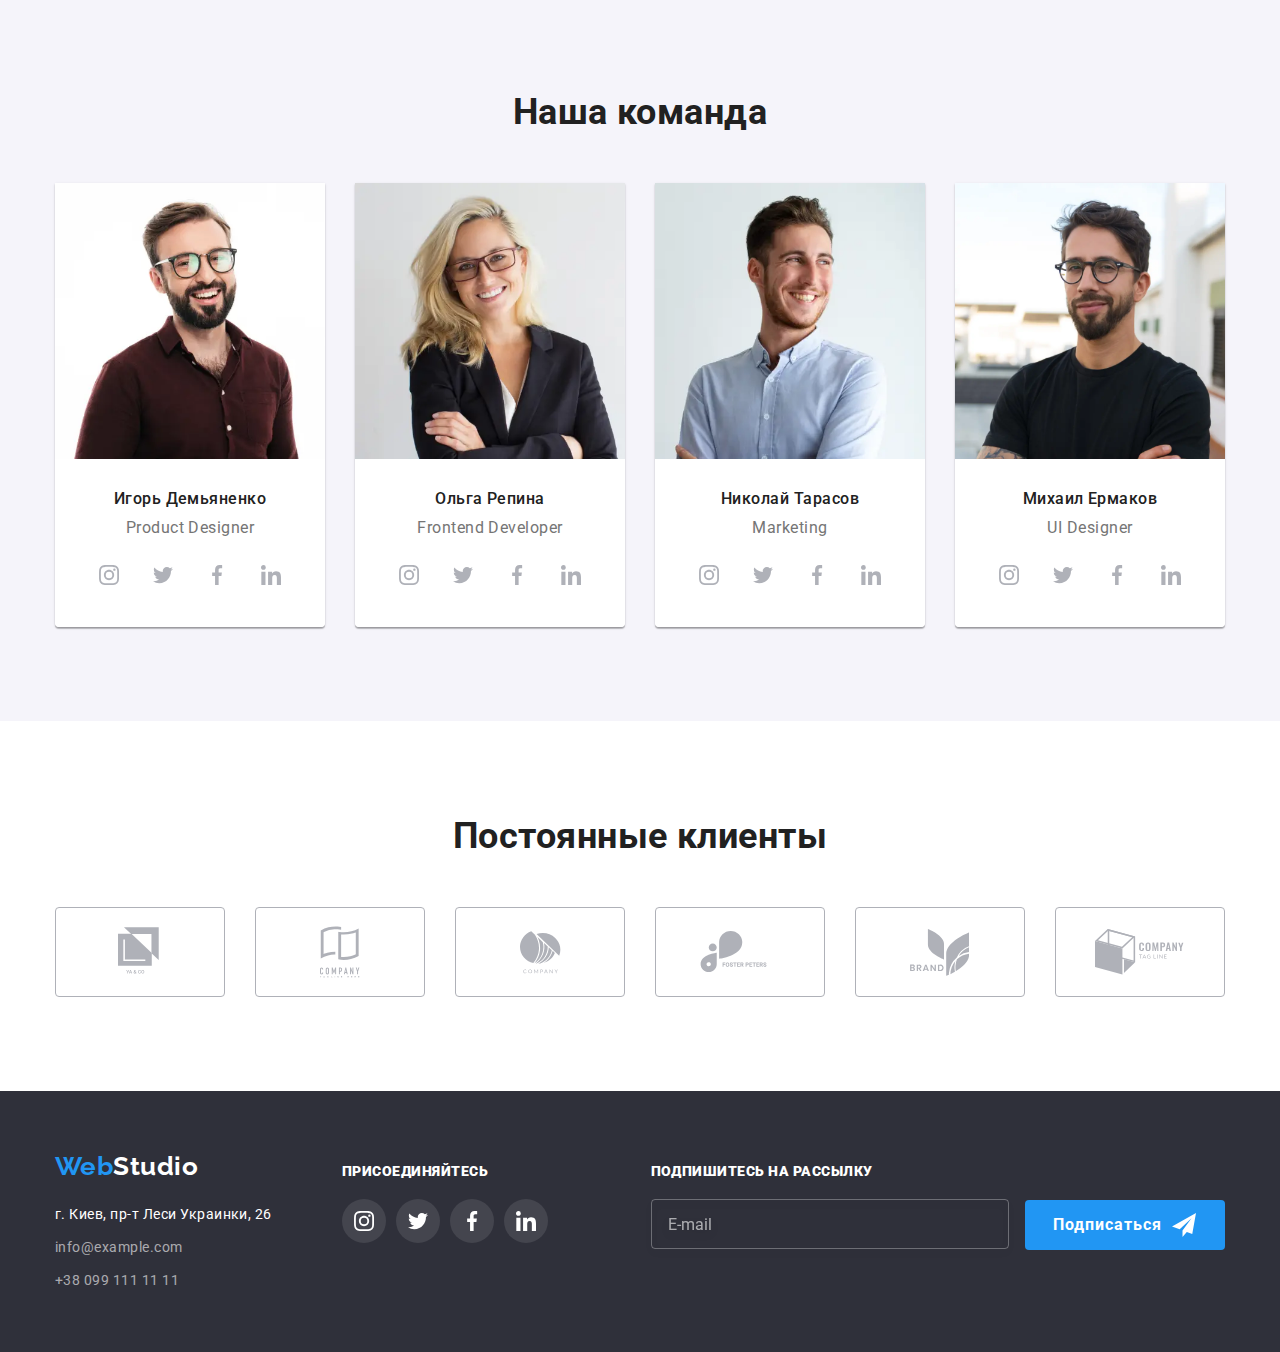
==== commit 6b9982f6: "start work with header" ====
--- a/index.html
+++ b/index.html
@@ -13,7 +13,7 @@
 
 <body>
   <!-- Header -->
-  <!-- <header class="header">
+  <header class="header">
     <div class="container">
       <nav class="site-nav">
         <a class="logo" href="./index.html" aria-label="логотип вэб студии">Web<span
@@ -51,7 +51,7 @@
         </ul>
       </address>
     </div>
-  </header> -->
+  </header>
   <!-- End header -->
   <main>
     <!-- Hero -->
@@ -595,7 +595,7 @@
     </div>
   </div>
   <!-- End modal window -->
-  <script src="./JS/main.js"></script>
+  <script src="./JS/modal.js"></script>
 </body>
 
 </html>--- a/css/main.min.css
+++ b/css/main.min.css
@@ -1,2 +1,2 @@
-body{font-family:"Roboto",sans-serif;font-style:normal;letter-spacing:0.03em}.container,.button,.hero-title{margin:0 auto}.visually-hidden{position:absolute;width:1px;height:1px;margin:-1px;border:0;padding:0;white-space:nowrap;clip-path:inset(100%);clip:rect(0 0 0 0);overflow:hidden}*,*::before,*::after{margin:0;padding:0}body{font-family:"Roboto",sans-serif}img{display:block;max-width:100%;height:auto}.list{list-style:none}.link{text-decoration:none}.address{font-style:normal}.section{padding:60px 0;background-color:#fff}@media screen and (min-width: 1200px){.section{padding:94px 0}}.container{width:100%;padding:0 15px}@media screen and (min-width: 480px){.container{width:480px}}@media screen and (min-width: 768px){.container{width:768px}}@media screen and (min-width: 1200px){.container{width:1200px}}.logo{font-family:"Raleway",sans-serif;font-weight:700;font-size:24px;line-height:1.16667;color:#2196f3;text-decoration:none}@media screen and (min-width: 1200px){.logo{font-weight:700;font-size:26px;line-height:1.19231}}.logo-header{color:#000000}.logo-footer{color:#fff}.title{font-weight:700;font-size:28px;line-height:1.17857;text-align:center;color:#212121;margin-bottom:30px}@media screen and (min-width: 1200px){.title{font-weight:700;font-size:36px;line-height:1.16667;margin-bottom:50px}}.button{display:block;background-color:#2196f3;font-weight:700;font-size:16px;line-height:1.875;letter-spacing:0.06em;padding:10px 32px;border-radius:4px;border:none;color:#fff;cursor:pointer}.hero{padding:118px 0;background-color:#2f303a;background-repeat:no-repeat;background-size:cover}@media screen and (max-width: 767px){.hero{background-image:linear-gradient(rgba(47,48,58,0.4), rgba(47,48,58,0.4)),url(../images/hero/mobile-hero-bg.jpg)}}@media screen and (min-device-pixel-ratio: 2) and (min-width: 320px), screen and (min-resolution: 192dpi) and (min-width: 320px), screen and (min-resolution: 2dppx) and (min-width: 320px){.hero{background-image:linear-gradient(rgba(47,48,58,0.4), rgba(47,48,58,0.4)),url(../images/hero/mobile-hero-bg@2x.jpg)}}@media screen and (min-width: 768px){.hero{background-image:linear-gradient(rgba(47,48,58,0.4), rgba(47,48,58,0.4)),url(../images/hero/tablet-hero-bg.jpg)}}@media screen and (min-device-pixel-ratio: 2) and (min-width: 768px), screen and (min-resolution: 192dpi) and (min-width: 768px), screen and (min-resolution: 2dppx) and (min-width: 768px){.hero{background-image:linear-gradient(rgba(47,48,58,0.4), rgba(47,48,58,0.4)),url(../images/hero/tablet-hero-bg@2x.jpg)}}@media screen and (min-width: 1200px){.hero{padding:200px 0;background-image:linear-gradient(rgba(47,48,58,0.4), rgba(47,48,58,0.4)),url(../images/hero/desktop-hero-bg.jpg)}}@media screen and (min-device-pixel-ratio: 2) and (min-width: 1200px), screen and (min-resolution: 192dpi) and (min-width: 1200px), screen and (min-resolution: 2dppx) and (min-width: 1200px){.hero{background-image:linear-gradient(rgba(47,48,58,0.4), rgba(47,48,58,0.4)),url(../images/hero/desktop-hero-bg@2x.jpg)}}.hero-title{margin-bottom:30px;max-width:360px;font-weight:900;font-size:26px;line-height:1.61538;text-align:center;letter-spacing:0.06em;text-transform:uppercase;color:#fff}@media screen and (min-width: 1200px){.hero-title{max-width:696px;font-weight:900;font-size:44px;line-height:1.36364}}.features-subtitle{margin-bottom:10px;font-weight:700;font-size:14px;line-height:1.14286;text-transform:uppercase;color:#212121}@media screen and (max-width: 767px){.features-subtitle{text-align:center}}.features-idea{font-weight:400;font-size:14px;line-height:1.71429;color:#757575}@media screen and (min-width: 768px){.features-list{display:flex;flex-wrap:wrap}}@media screen and (min-width: 768px){.features-list .item{flex-basis:calc(100% / 2 - 15px)}}@media screen and (min-width: 1200px){.features-list .item{max-width:270px}}@media screen and (min-width: 768px) and (max-width: 1199px){.features-list .item:nth-child(-n+2){margin-bottom:30px}}@media screen and (min-width: 768px) and (max-width: 1199px){.features-list .item:nth-child(2n+1){margin-right:30px}}@media screen and (max-width: 767px){.features-list .item:not(:last-child){margin-bottom:30px}}@media screen and (min-width: 1200px){.features-list .item:not(:last-child){margin-right:30px}}.features-item::before{content:"";display:block;height:120px;margin-bottom:30px;background-color:#f5f4fa;background-repeat:no-repeat}.features-item:nth-child(1)::before{background-image:url(../images/features/feature1.svg);background-position:center center}.features-item:nth-child(2)::before{background-image:url(../images/features/feature2.svg);background-position:center center}.features-item:nth-child(3)::before{background-image:url(../images/features/feature3.svg);background-position:center center}.features-item:nth-child(4)::before{background-image:url(../images/features/feature4.svg);background-position:center center}@media screen and (min-width: 1200px){.features{padding-bottom:47px}}@media screen and (max-width: 1199px){.works{display:none}}@media screen and (min-width: 1200px){.works{padding-top:47px}.works-list{display:flex;justify-content:center}.works-list .item{position:relative}.works-list .item:not(:last-child){margin-right:30px}.works-wrapper{position:absolute;pointer-events:none;padding:27px 80px;left:0;bottom:0;width:370px;height:70px;background-color:rgba(47,48,58,0.8)}.works-subtitle{font-weight:700;font-size:14px;line-height:1.14286;color:#fff;text-transform:uppercase}}.team{background-color:#f5f4fa}@media screen and (min-width: 768px){.team-list{display:flex;flex-wrap:wrap}}.team-item{border-bottom-left-radius:4px;border-bottom-right-radius:4px;box-shadow:0px 1px 3px rgba(0,0,0,0.12),0px 1px 1px rgba(0,0,0,0.14),0px 2px 1px rgba(0,0,0,0.2)}@media screen and (min-width: 768px){.team-item{flex-basis:calc(100% / 2 - 15px)}}@media screen and (min-width: 1200px){.team-item{max-width:270px}}@media screen and (min-width: 768px) and (max-width: 1199px){.team-item:nth-child(-n+2){margin-bottom:30px}}@media screen and (min-width: 768px) and (max-width: 1199px){.team-item:nth-child(2n+1){margin-right:30px}}@media screen and (max-width: 767px){.team-item:not(:last-child){margin-bottom:30px}}@media screen and (min-width: 1200px){.team-item:not(:last-child){margin-right:30px}}.team-card{padding:30px 38px 24px;background-color:#fff;text-align:center;border-bottom-left-radius:4px;border-bottom-right-radius:4px}@media screen and (min-width: 480px) and (max-width: 767px){.team-card{padding:30px 122px 24px}}@media screen and (min-width: 768px){.team-card{padding:30px 74px 24px}}@media screen and (min-width: 1200px){.team-card{padding:30px 32px}}.team-subtitle{margin-bottom:10px;font-weight:500;font-size:16px;line-height:1.1875;color:#212121}.team-position{margin-bottom:16px;font-weight:400;font-size:16px;line-height:1.1875;color:#757575}.social-list{display:flex;align-items:center;justify-content:center}.social-item:not(:last-child){margin-right:10px}.social-link{display:flex;align-items:center;justify-content:center;width:44px;height:44px;background:#fff;border-radius:50%;color:#afb1b8;transition:background-color 250ms cubic-bezier(0.4, 0, 0.2, 1),color 250ms cubic-bezier(0.4, 0, 0.2, 1)}.social-link:hover,.social-link:focus{color:#fff;background-color:#2196f3}.team-svg{width:20px;height:20px;fill:currentColor}.clients-list{display:flex;flex-wrap:wrap;justify-content:center}@media screen and (max-width: 767px){.clients-list .item{flex-basis:calc(100% / 2 - 15px)}}@media screen and (min-width: 768px){.clients-list .item{flex-basis:calc(100% / 3 - 20px)}}@media screen and (min-width: 1200px){.clients-list .item{flex-basis:calc(100% / 6 - 25px)}}@media screen and (max-width: 767px){.clients-list .item:nth-child(-n+4){margin-bottom:30px}}@media screen and (max-width: 767px){.clients-list .item:nth-child(2n+1){margin-right:30px}}@media screen and (min-width: 768px) and (max-width: 1199px){.clients-list .item:nth-child(-n+3){margin-bottom:30px}}@media screen and (min-width: 768px) and (max-width: 1199px){.clients-list .item:nth-child(2){margin-left:30px;margin-right:30px}}@media screen and (min-width: 768px) and (max-width: 1199px){.clients-list .item:nth-child(5){margin-left:30px;margin-right:30px}}@media screen and (min-width: 1200px){.clients-list .item:not(:last-child){margin-right:30px}}.link-clients{display:flex;align-items:center;justify-content:center;height:90px;border:1px solid #afb1b8;border-radius:4px;color:#afb1b8;transition:background-color 250ms cubic-bezier(0.4, 0, 0.2, 1),color 250ms cubic-bezier(0.4, 0, 0.2, 1)}.link-clients:hover,.link-clients:focus{border-color:#2196f3;color:#2196f3}.client-svg{fill:currentColor}.footer{background-color:#2f303a;padding:60px 0}@media screen and (min-width: 1200px){.footer .container{display:flex;justify-content:space-between}}.footer .logo{display:block;margin-bottom:20px}.footer .item:not(:last-child){margin-bottom:8px}@media screen and (min-width: 1200px){.footer .item:not(:last-child){margin-bottom:9px}}.footer .link{font-weight:400;font-size:14px;line-height:1.71429;color:rgba(255,255,255,0.6)}.footer .map{color:#fff}@media screen and (max-width: 1199px){.footer-address{text-align:center;margin-bottom:60px}}@media screen and (min-width: 768px) and (max-width: 1199px){.footer-address{margin-left:60px}}@media screen and (min-width: 1200px){.footer-address{margin-right:70px}}.footer-subtitle{display:block;margin-bottom:20px;text-transform:uppercase;font-weight:700;font-size:14px;line-height:1.14286;color:#fff}.footer-list{display:flex;justify-content:center}@media screen and (max-width: 767px){.footer-social-list{text-align:center;margin-bottom:60px}}@media screen and (min-width: 768px) and (max-width: 1199px){.footer-social-list{text-align:center;margin-top:5px;margin-right:74px}}@media screen and (min-width: 1200px){.footer-social-list{margin-top:12px}}.footer-social-list .item:not(:last-child){margin-right:10px}.footer-social-link{display:flex;align-items:center;justify-content:center;width:44px;height:44px;background:rgba(255,255,255,0.1);border-radius:50%;transition:background-color 250ms cubic-bezier(0.4, 0, 0.2, 1)}.footer-social-link:hover,.footer-social-link:focus{background-color:#2196f3}.footer-link-svg{width:20px;height:20px;fill:#fff}@media screen and (max-width: 1199px){.footer-form{text-align:center}}@media screen and (min-width: 1200px){.footer-form{margin-top:12px}}@media screen and (min-width: 768px){.footer-wrap{display:flex}}@media screen and (min-width: 768px) and (max-width: 1199px){.footer-wrap{justify-content:space-between}}.footer-wrapper .form-input{height:50px;padding:15px 16px;background-color:transparent;border:1px solid rgba(255,255,255,0.3);filter:drop-shadow(0px 4px 4px rgba(0,0,0,0.15));border-radius:4px;color:#fff}@media screen and (max-width: 767px){.footer-wrapper .form-input{width:100%}}@media screen and (max-width: 1199px){.footer-wrapper .form-input{margin-bottom:20px}}@media screen and (min-width: 768px) and (max-width: 1199px){.footer-wrapper .form-input{width:450px}}@media screen and (min-width: 1200px){.footer-wrapper .form-input{width:358px;margin-right:12px}}.footer-wrapper .form-input::placeholder{color:rgba(255,255,255,0.6)}.footer-wrapper .form-input:focus{background-color:transparent;border:1px solid rgba(255,255,255,0.3);filter:drop-shadow(0px 4px 4px rgba(0,0,0,0.15));border-radius:4px;color:#fff}.footer-wrapper .button{width:200px;align-items:center;padding:10px 28px}@media screen and (max-width: 1199px){.footer-wrapper .button{display:flex}}@media screen and (min-width: 1200px){.footer-wrapper .button{display:inline-flex}}.footer-wrapper .button::after{content:"";width:24px;height:24px;background-image:url(../images/icon-send.svg);background-repeat:no-repeat;margin-left:10px}.backdrop{position:fixed;top:0;left:0;right:0;bottom:0;background-color:rgba(0,0,0,0.2);opacity:1;transition:background-color 750ms cubic-bezier(0.4, 0, 0.2, 1),opacity 750ms cubic-bezier(0.4, 0, 0.2, 1)}.backdrop.is-hidden{background-color:rgba(33,150,243,0.9);opacity:0;pointer-events:none}.backdrop.is-hidden .modal{transform:translate(-50%, -50%) scale(0)}.modal{position:absolute;top:50%;left:50%;transform:translate(-50%, -50%) scale(1);min-width:528px;min-height:581px;padding:40px;background-color:#fff;transition:transform 500ms cubic-bezier(0.4, 0, 0.2, 1)}@media screen and (min-width: 768px){.modal{min-width:450px;min-height:609px}}@media screen and (min-width: 1200px){.modal{min-width:528px;min-height:581px}}.modal .title{font-weight:700;font-size:20px;line-height:1.15;text-align:center;color:#212121}.modal .item:not(:last-child){position:relative;margin-bottom:10px}.modal .item:last-child{margin-bottom:20px}.modal .button{margin-top:30px;cursor:pointer}.close-button{position:absolute;top:8px;right:8px;width:30px;height:30px;background-color:#fff;border:1px solid rgba(0,0,0,0.1);border-radius:50%;cursor:pointer}.close-button:hover .close-modal-svg,.close-button:focus .close-modal-svg{fill:#2196f3;transform:translate(-50%, -50%) scale(1.5)}.close-modal-svg{position:absolute;top:50%;left:50%;transform:translate(-50%, -50%) scale(1);height:11px;width:11px;fill:#212121;transition:fill 250ms cubic-bezier(0.4, 0, 0.2, 1),transform 250ms cubic-bezier(0.4, 0, 0.2, 1)}.input-wrapper{position:relative;display:block}.form-svg{position:absolute;top:50%;left:12px;transform:translateY(-50%);width:18px;height:18px;color:transparent}.label{display:block;font-weight:400;font-size:12px;line-height:1.16667;letter-spacing:0.01em;color:#757575;transition:fill 250ms cubic-bezier(0.4, 0, 0.2, 1)}.label:focus-within{fill:#2196f3}.input{display:block;width:448px;height:40px;border:1px solid rgba(33,33,33,0.2);border-radius:4px;padding-left:42px;padding-top:12px;padding-right:12px;padding-bottom:12px;outline:none;margin-top:4px;transition:border-color 250ms cubic-bezier(0.4, 0, 0.2, 1)}.input:focus{outline:none;border-color:#2196f3}.input-area{width:448px;height:120px;resize:none;padding:12px 16px}.input-area::placeholder{color:rgba(117,117,117,0.5)}.checkbox{display:inline-flex;content:"";width:16px;height:15px;border:2px solid #212121;border-radius:4px;margin-right:8px;transition:background-color 250ms cubic-bezier(0.4, 0, 0.2, 1),border-color 250ms cubic-bezier(0.4, 0, 0.2, 1),outline 250ms cubic-bezier(0.4, 0, 0.2, 1)}.checkbox-hidden:focus+.checkbox{outline:2px solid #2196f3;border:none}.checkbox-hidden:checked+.checkbox{background-color:#2196f3;background-image:url(..//images/modal_window/ok.svg);background-repeat:no-repeat;background-position:center center;background-size:contain;background-origin:border-box;border-color:#2196f3;outline:none}.label-policy{font-weight:400;font-size:14px;line-height:1.71429;color:#757575}.policy{font-weight:400;font-size:14px;line-height:1.71429;color:#2196f3}
+body{font-family:"Roboto",sans-serif;font-style:normal;letter-spacing:0.03em}.container,.button,.hero-title{margin:0 auto}.visually-hidden{position:absolute;width:1px;height:1px;margin:-1px;border:0;padding:0;white-space:nowrap;clip-path:inset(100%);clip:rect(0 0 0 0);overflow:hidden}*,*::before,*::after{margin:0;padding:0}body{font-family:"Roboto",sans-serif}body.modal-open{overflow:hidden}img{display:block;max-width:100%;height:auto}.list{list-style:none}.link{text-decoration:none}.address{font-style:normal}.section{padding:60px 0;background-color:#fff}@media screen and (min-width: 1200px){.section{padding:94px 0}}.container{width:100%;padding:0 15px}@media screen and (min-width: 480px){.container{width:480px}}@media screen and (min-width: 768px){.container{width:768px}}@media screen and (min-width: 1200px){.container{width:1200px}}.logo{font-family:"Raleway",sans-serif;font-weight:700;font-size:24px;line-height:1.16667;color:#2196f3;text-decoration:none}@media screen and (min-width: 1200px){.logo{font-weight:700;font-size:26px;line-height:1.19231}}.logo-header{color:#000000}.logo-footer{color:#fff}.title{font-weight:700;font-size:28px;line-height:1.17857;text-align:center;color:#212121;margin-bottom:30px}@media screen and (min-width: 1200px){.title{font-weight:700;font-size:36px;line-height:1.16667;margin-bottom:50px}}.button{display:block;background-color:#2196f3;font-weight:700;font-size:16px;line-height:1.875;letter-spacing:0.06em;padding:10px 32px;border-radius:4px;border:none;color:#fff;cursor:pointer}.header{border-bottom:1px solid #ececec;background-color:#fff}.header .container{display:flex;align-items:center;justify-content:space-between}.header .logo{padding-top:20px;padding-bottom:20px;margin-top:auto;margin-bottom:auto;margin-right:93px}.site-nav{display:flex}.site-nav .link{display:block;padding-top:32px;color:#212121;font-weight:500;font-size:14px;line-height:1.14286;letter-spacing:0.02em;transition:color 250ms cubic-bezier(0.4, 0, 0.2, 1)}.site-nav .link.current{color:#2196f3}.site-nav .link.not-current{padding-bottom:32px}.site-nav .link:hover,.site-nav .link:focus{color:#2196f3}.list-nav{display:flex}.list-nav .current::after{content:"";display:block;height:4px;width:100%;margin-top:28px;background-color:#2196f3;border-radius:2px}.list-nav .item:not(:last-child){margin-right:50px}.address-list{display:flex;margin-left:auto}.address-list .item:not(:first-child){margin-left:50px}.address-list .link{display:flex;align-items:center;padding-top:20px;padding-bottom:20px;color:#757575;font-weight:500;font-size:14px;line-height:1.14286;letter-spacing:0.02em;transition:color 250ms cubic-bezier(0.4, 0, 0.2, 1)}.address-list .link:hover,.address-list .link:focus{color:#2196f3}.header-icon{margin-right:10px;fill:currentColor}.hero{padding:118px 0;background-color:#2f303a;background-repeat:no-repeat;background-size:cover}@media screen and (max-width: 767px){.hero{background-image:linear-gradient(rgba(47,48,58,0.4), rgba(47,48,58,0.4)),url(../images/hero/mobile-hero-bg.jpg)}}@media screen and (min-device-pixel-ratio: 2) and (min-width: 320px), screen and (min-resolution: 192dpi) and (min-width: 320px), screen and (min-resolution: 2dppx) and (min-width: 320px){.hero{background-image:linear-gradient(rgba(47,48,58,0.4), rgba(47,48,58,0.4)),url(../images/hero/mobile-hero-bg@2x.jpg)}}@media screen and (min-width: 768px){.hero{background-image:linear-gradient(rgba(47,48,58,0.4), rgba(47,48,58,0.4)),url(../images/hero/tablet-hero-bg.jpg)}}@media screen and (min-device-pixel-ratio: 2) and (min-width: 768px), screen and (min-resolution: 192dpi) and (min-width: 768px), screen and (min-resolution: 2dppx) and (min-width: 768px){.hero{background-image:linear-gradient(rgba(47,48,58,0.4), rgba(47,48,58,0.4)),url(../images/hero/tablet-hero-bg@2x.jpg)}}@media screen and (min-width: 1200px){.hero{padding:200px 0;background-image:linear-gradient(rgba(47,48,58,0.4), rgba(47,48,58,0.4)),url(../images/hero/desktop-hero-bg.jpg)}}@media screen and (min-device-pixel-ratio: 2) and (min-width: 1200px), screen and (min-resolution: 192dpi) and (min-width: 1200px), screen and (min-resolution: 2dppx) and (min-width: 1200px){.hero{background-image:linear-gradient(rgba(47,48,58,0.4), rgba(47,48,58,0.4)),url(../images/hero/desktop-hero-bg@2x.jpg)}}.hero-title{margin-bottom:30px;max-width:360px;font-weight:900;font-size:26px;line-height:1.61538;text-align:center;letter-spacing:0.06em;text-transform:uppercase;color:#fff}@media screen and (min-width: 1200px){.hero-title{max-width:696px;font-weight:900;font-size:44px;line-height:1.36364}}.features-subtitle{margin-bottom:10px;font-weight:700;font-size:14px;line-height:1.14286;text-transform:uppercase;color:#212121}@media screen and (max-width: 767px){.features-subtitle{text-align:center}}.features-idea{font-weight:400;font-size:14px;line-height:1.71429;color:#757575}@media screen and (min-width: 768px){.features-list{display:flex;flex-wrap:wrap}}@media screen and (min-width: 768px){.features-list .item{flex-basis:calc(100% / 2 - 15px)}}@media screen and (min-width: 1200px){.features-list .item{max-width:270px}}@media screen and (min-width: 768px) and (max-width: 1199px){.features-list .item:nth-child(-n+2){margin-bottom:30px}}@media screen and (min-width: 768px) and (max-width: 1199px){.features-list .item:nth-child(2n+1){margin-right:30px}}@media screen and (max-width: 767px){.features-list .item:not(:last-child){margin-bottom:30px}}@media screen and (min-width: 1200px){.features-list .item:not(:last-child){margin-right:30px}}.features-item::before{content:"";display:block;height:120px;margin-bottom:30px;background-color:#f5f4fa;background-repeat:no-repeat}.features-item:nth-child(1)::before{background-image:url(../images/features/feature1.svg);background-position:center center}.features-item:nth-child(2)::before{background-image:url(../images/features/feature2.svg);background-position:center center}.features-item:nth-child(3)::before{background-image:url(../images/features/feature3.svg);background-position:center center}.features-item:nth-child(4)::before{background-image:url(../images/features/feature4.svg);background-position:center center}@media screen and (min-width: 1200px){.features{padding-bottom:47px}}@media screen and (max-width: 1199px){.works{display:none}}@media screen and (min-width: 1200px){.works{padding-top:47px}.works-list{display:flex;justify-content:center}.works-list .item{position:relative}.works-list .item:not(:last-child){margin-right:30px}.works-wrapper{position:absolute;pointer-events:none;padding:27px 80px;left:0;bottom:0;width:370px;height:70px;background-color:rgba(47,48,58,0.8)}.works-subtitle{font-weight:700;font-size:14px;line-height:1.14286;color:#fff;text-transform:uppercase}}.team{background-color:#f5f4fa}@media screen and (min-width: 768px){.team-list{display:flex;flex-wrap:wrap}}.team-item{border-bottom-left-radius:4px;border-bottom-right-radius:4px;box-shadow:0px 1px 3px rgba(0,0,0,0.12),0px 1px 1px rgba(0,0,0,0.14),0px 2px 1px rgba(0,0,0,0.2)}@media screen and (min-width: 768px){.team-item{flex-basis:calc(100% / 2 - 15px)}}@media screen and (min-width: 1200px){.team-item{max-width:270px}}@media screen and (min-width: 768px) and (max-width: 1199px){.team-item:nth-child(-n+2){margin-bottom:30px}}@media screen and (min-width: 768px) and (max-width: 1199px){.team-item:nth-child(2n+1){margin-right:30px}}@media screen and (max-width: 767px){.team-item:not(:last-child){margin-bottom:30px}}@media screen and (min-width: 1200px){.team-item:not(:last-child){margin-right:30px}}.team-card{padding:30px 38px 24px;background-color:#fff;text-align:center;border-bottom-left-radius:4px;border-bottom-right-radius:4px}@media screen and (min-width: 480px) and (max-width: 767px){.team-card{padding:30px 122px 24px}}@media screen and (min-width: 768px){.team-card{padding:30px 74px 24px}}@media screen and (min-width: 1200px){.team-card{padding:30px 32px}}.team-subtitle{margin-bottom:10px;font-weight:500;font-size:16px;line-height:1.1875;color:#212121}.team-position{margin-bottom:16px;font-weight:400;font-size:16px;line-height:1.1875;color:#757575}.social-list{display:flex;align-items:center;justify-content:center}.social-item:not(:last-child){margin-right:10px}.social-link{display:flex;align-items:center;justify-content:center;width:44px;height:44px;background:#fff;border-radius:50%;color:#afb1b8;transition:background-color 250ms cubic-bezier(0.4, 0, 0.2, 1),color 250ms cubic-bezier(0.4, 0, 0.2, 1)}.social-link:hover,.social-link:focus{color:#fff;background-color:#2196f3}.team-svg{width:20px;height:20px;fill:currentColor}.clients-list{display:flex;flex-wrap:wrap;justify-content:center}@media screen and (max-width: 767px){.clients-list .item{flex-basis:calc(100% / 2 - 15px)}}@media screen and (min-width: 768px){.clients-list .item{flex-basis:calc(100% / 3 - 20px)}}@media screen and (min-width: 1200px){.clients-list .item{flex-basis:calc(100% / 6 - 25px)}}@media screen and (max-width: 767px){.clients-list .item:nth-child(-n+4){margin-bottom:30px}}@media screen and (max-width: 767px){.clients-list .item:nth-child(2n+1){margin-right:30px}}@media screen and (min-width: 768px) and (max-width: 1199px){.clients-list .item:nth-child(-n+3){margin-bottom:30px}}@media screen and (min-width: 768px) and (max-width: 1199px){.clients-list .item:nth-child(2){margin-left:30px;margin-right:30px}}@media screen and (min-width: 768px) and (max-width: 1199px){.clients-list .item:nth-child(5){margin-left:30px;margin-right:30px}}@media screen and (min-width: 1200px){.clients-list .item:not(:last-child){margin-right:30px}}.link-clients{display:flex;align-items:center;justify-content:center;height:90px;border:1px solid #afb1b8;border-radius:4px;color:#afb1b8;transition:background-color 250ms cubic-bezier(0.4, 0, 0.2, 1),color 250ms cubic-bezier(0.4, 0, 0.2, 1)}.link-clients:hover,.link-clients:focus{border-color:#2196f3;color:#2196f3}.client-svg{fill:currentColor}.footer{background-color:#2f303a;padding:60px 0}@media screen and (min-width: 1200px){.footer .container{display:flex;justify-content:space-between}}.footer .logo{display:block;margin-bottom:20px}.footer .item:not(:last-child){margin-bottom:8px}@media screen and (min-width: 1200px){.footer .item:not(:last-child){margin-bottom:9px}}.footer .link{font-weight:400;font-size:14px;line-height:1.71429;color:rgba(255,255,255,0.6)}.footer .map{color:#fff}@media screen and (max-width: 1199px){.footer-address{text-align:center;margin-bottom:60px}}@media screen and (min-width: 768px) and (max-width: 1199px){.footer-address{margin-left:60px}}@media screen and (min-width: 1200px){.footer-address{margin-right:70px}}.footer-subtitle{display:block;margin-bottom:20px;text-transform:uppercase;font-weight:700;font-size:14px;line-height:1.14286;color:#fff}.footer-list{display:flex;justify-content:center}@media screen and (max-width: 767px){.footer-social-list{text-align:center;margin-bottom:60px}}@media screen and (min-width: 768px) and (max-width: 1199px){.footer-social-list{text-align:center;margin-top:5px;margin-right:74px}}@media screen and (min-width: 1200px){.footer-social-list{margin-top:12px}}.footer-social-list .item:not(:last-child){margin-right:10px}.footer-social-link{display:flex;align-items:center;justify-content:center;width:44px;height:44px;background:rgba(255,255,255,0.1);border-radius:50%;transition:background-color 250ms cubic-bezier(0.4, 0, 0.2, 1)}.footer-social-link:hover,.footer-social-link:focus{background-color:#2196f3}.footer-link-svg{width:20px;height:20px;fill:#fff}@media screen and (max-width: 1199px){.footer-form{text-align:center}}@media screen and (min-width: 1200px){.footer-form{margin-top:12px}}@media screen and (min-width: 768px){.footer-wrap{display:flex}}@media screen and (min-width: 768px) and (max-width: 1199px){.footer-wrap{justify-content:space-between}}.footer-wrapper .form-input{height:50px;padding:15px 16px;background-color:transparent;border:1px solid rgba(255,255,255,0.3);filter:drop-shadow(0px 4px 4px rgba(0,0,0,0.15));border-radius:4px;color:#fff}@media screen and (max-width: 767px){.footer-wrapper .form-input{width:100%}}@media screen and (max-width: 1199px){.footer-wrapper .form-input{margin-bottom:20px}}@media screen and (min-width: 768px) and (max-width: 1199px){.footer-wrapper .form-input{width:450px}}@media screen and (min-width: 1200px){.footer-wrapper .form-input{width:358px;margin-right:12px}}.footer-wrapper .form-input::placeholder{color:rgba(255,255,255,0.6)}.footer-wrapper .form-input:focus{background-color:transparent;border:1px solid rgba(255,255,255,0.3);filter:drop-shadow(0px 4px 4px rgba(0,0,0,0.15));border-radius:4px;color:#fff}.footer-wrapper .button{width:200px;align-items:center;padding:10px 28px}@media screen and (max-width: 1199px){.footer-wrapper .button{display:flex}}@media screen and (min-width: 1200px){.footer-wrapper .button{display:inline-flex}}.footer-wrapper .button::after{content:"";width:24px;height:24px;background-image:url(../images/footer/icon-send.svg);background-repeat:no-repeat;margin-left:10px}.backdrop{position:fixed;top:0;left:0;right:0;bottom:0;background-color:rgba(0,0,0,0.2);overflow-y:scroll;opacity:1;transition:background-color 750ms cubic-bezier(0.4, 0, 0.2, 1),opacity 750ms cubic-bezier(0.4, 0, 0.2, 1)}.backdrop.is-hidden{background-color:rgba(33,150,243,0.9);opacity:0;pointer-events:none}.backdrop.is-hidden .modal{transform:translate(-50%, -50%) scale(0)}.modal{position:absolute;top:0;left:0;padding:40px;background-color:#fff;transition:transform 500ms cubic-bezier(0.4, 0, 0.2, 1)}@media screen and (max-width: 767px){.modal{width:100%}}@media screen and (min-width: 768px){.modal{top:50%;left:50%;transform:translate(-50%, -50%) scale(1);max-width:450px;max-height:609px}}@media screen and (min-width: 1200px){.modal{min-width:528px;min-height:581px}}.modal .title{text-align:center;color:#212121}@media screen and (max-width: 1199px){.modal .title{font-weight:700;font-size:20px;line-height:1.5}}@media screen and (min-width: 1200px){.modal .title{font-weight:700;font-size:20px;line-height:1.15}}.modal .item:not(:last-child){position:relative;margin-bottom:10px}.modal .item:last-child{margin-bottom:20px}.modal .button{margin-top:30px;cursor:pointer}.close-button{position:absolute;top:8px;right:8px;width:30px;height:30px;background-color:#fff;border:1px solid rgba(0,0,0,0.1);border-radius:50%;cursor:pointer}.close-button:hover .close-modal-svg,.close-button:focus .close-modal-svg{fill:#2196f3;transform:translate(-50%, -50%) scale(1.5)}.close-modal-svg{position:absolute;top:50%;left:50%;transform:translate(-50%, -50%) scale(1);height:11px;width:11px;fill:#212121;transition:fill 250ms cubic-bezier(0.4, 0, 0.2, 1),transform 250ms cubic-bezier(0.4, 0, 0.2, 1)}.input-wrapper{position:relative;display:block}.form-svg{position:absolute;top:50%;left:12px;transform:translateY(-50%);width:18px;height:18px;color:transparent}.label{display:block;font-weight:400;font-size:12px;line-height:1.16667;letter-spacing:0.01em;color:#757575;transition:fill 250ms cubic-bezier(0.4, 0, 0.2, 1)}.label:focus-within{fill:#2196f3}.input{display:block;height:40px;border:1px solid rgba(33,33,33,0.2);border-radius:4px;padding-left:42px;padding-top:12px;padding-right:12px;padding-bottom:12px;outline:none;margin-top:4px;transition:border-color 250ms cubic-bezier(0.4, 0, 0.2, 1)}@media screen and (max-width: 767px){.input{width:100%}}@media screen and (min-width: 768px){.input{width:370px}}@media screen and (min-width: 1200px){.input{width:448px}}.input:focus{outline:none;border-color:#2196f3}.input-area{height:120px;resize:none;padding:12px 16px}@media screen and (max-width: 767px){.input-area{width:100%}}@media screen and (min-width: 768px){.input-area{width:370px}}@media screen and (min-width: 1200px){.input-area{width:448px}}.input-area::placeholder{color:rgba(117,117,117,0.5)}.checkbox{display:inline-flex;content:"";width:16px;height:15px;border:2px solid #212121;border-radius:4px;transition:background-color 250ms cubic-bezier(0.4, 0, 0.2, 1),border-color 250ms cubic-bezier(0.4, 0, 0.2, 1),outline 250ms cubic-bezier(0.4, 0, 0.2, 1)}.checkbox-hidden:focus+.checkbox{outline:2px solid #2196f3;border:none}.checkbox-hidden:checked+.checkbox{background-color:#2196f3;background-image:url(..//images/modal_window/ok.svg);background-repeat:no-repeat;background-position:center center;background-size:contain;background-origin:border-box;border-color:#2196f3;outline:none}.label-policy{align-items:center;color:#757575}@media screen and (max-width: 1199px){.label-policy{font-weight:400;font-size:12px;line-height:1.16667}}@media screen and (min-width: 1200px){.label-policy{font-weight:400;font-size:14px;line-height:1.71429}}.policy{color:#2196f3}@media screen and (max-width: 1199px){.policy{font-weight:400;font-size:12px;line-height:1.16667}}@media screen and (min-width: 1200px){.policy{font-weight:400;font-size:14px;line-height:1.71429}}
 /*# sourceMappingURL=main.min.css.map */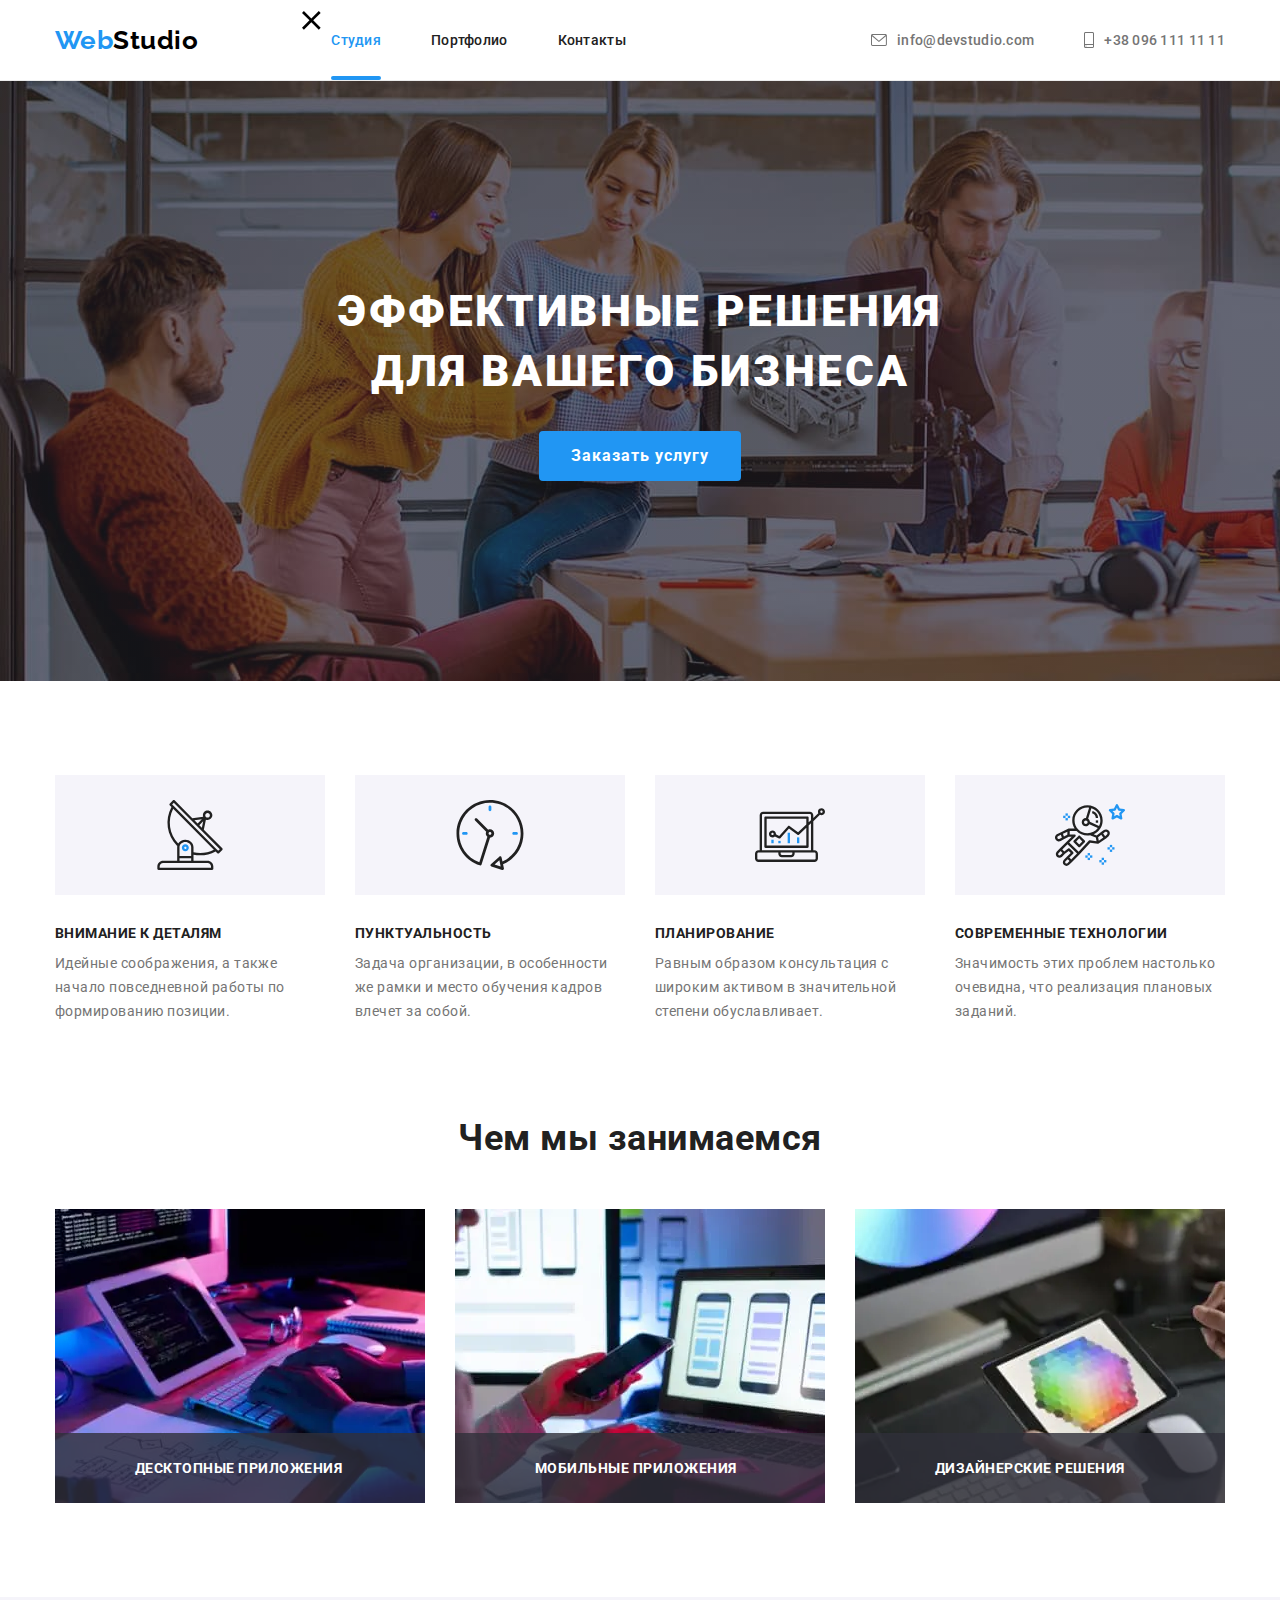
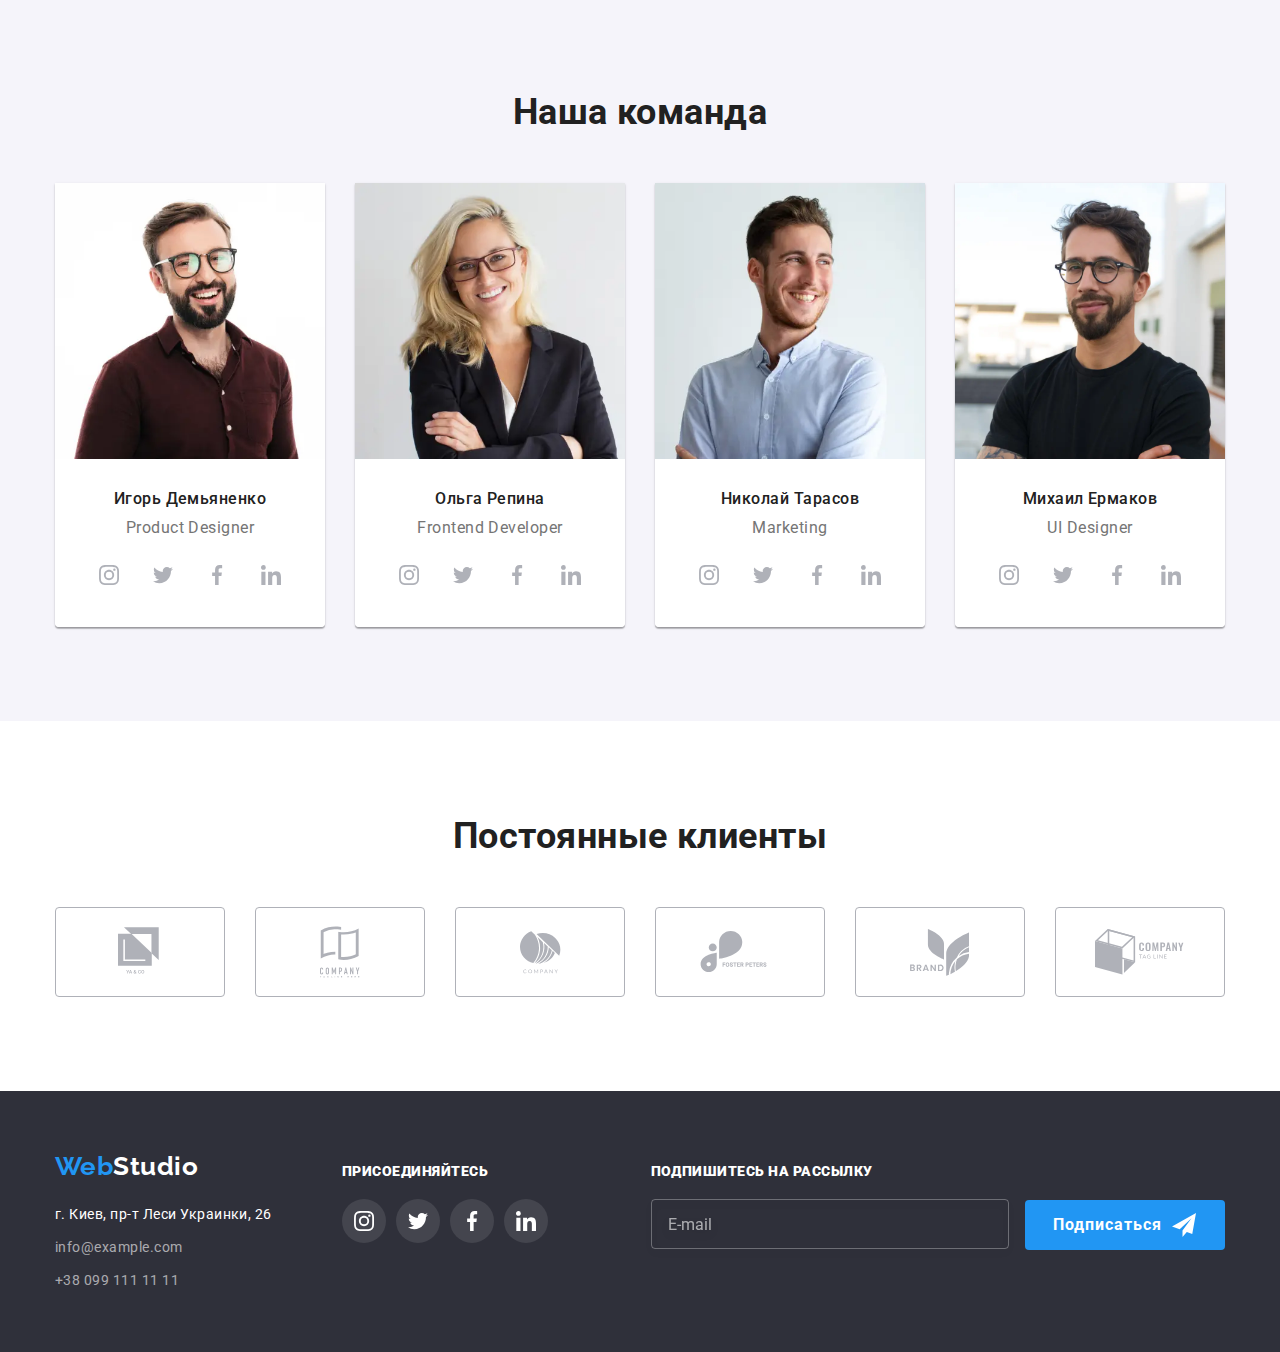
==== commit af6ae074: "add js for mobile menu" ====
--- a/index.html
+++ b/index.html
@@ -18,6 +18,14 @@
       <nav class="site-nav">
         <a class="logo" href="./index.html" aria-label="логотип вэб студии">Web<span
             class="logo-header">Studio</span></a>
+        <button type="button" class="menu-button is-open" aria-expanded="false" aria-controls="menu-container"
+          data-menu-button>
+          <svg width="40" height="40" aria-label="Переключатель мобильного меню">
+            <use class="icon-open-menu" href="./images/sprite.svg#open-menu"></use>
+            <use class="icon-close-menu" href="./images/sprite.svg#close-menu"></use>
+          </svg>
+        </button>
+        <div class="menu-container" id="menu-container" data-menu></div>
         <ul class="list list-nav">
           <li class="item">
             <a class="link current" href="./index.html">Студия</a>
@@ -595,7 +603,8 @@
     </div>
   </div>
   <!-- End modal window -->
-  <script src="./JS/modal.js"></script>
+  <script src="./js/modal.js"></script>
+  <script src="./js/menu.js"></script>
 </body>
 
 </html>--- a/css/main.min.css
+++ b/css/main.min.css
@@ -1,2 +1,2 @@
-body{font-family:"Roboto",sans-serif;font-style:normal;letter-spacing:0.03em}.container,.button,.hero-title{margin:0 auto}.visually-hidden{position:absolute;width:1px;height:1px;margin:-1px;border:0;padding:0;white-space:nowrap;clip-path:inset(100%);clip:rect(0 0 0 0);overflow:hidden}*,*::before,*::after{margin:0;padding:0}body{font-family:"Roboto",sans-serif}body.modal-open{overflow:hidden}img{display:block;max-width:100%;height:auto}.list{list-style:none}.link{text-decoration:none}.address{font-style:normal}.section{padding:60px 0;background-color:#fff}@media screen and (min-width: 1200px){.section{padding:94px 0}}.container{width:100%;padding:0 15px}@media screen and (min-width: 480px){.container{width:480px}}@media screen and (min-width: 768px){.container{width:768px}}@media screen and (min-width: 1200px){.container{width:1200px}}.logo{font-family:"Raleway",sans-serif;font-weight:700;font-size:24px;line-height:1.16667;color:#2196f3;text-decoration:none}@media screen and (min-width: 1200px){.logo{font-weight:700;font-size:26px;line-height:1.19231}}.logo-header{color:#000000}.logo-footer{color:#fff}.title{font-weight:700;font-size:28px;line-height:1.17857;text-align:center;color:#212121;margin-bottom:30px}@media screen and (min-width: 1200px){.title{font-weight:700;font-size:36px;line-height:1.16667;margin-bottom:50px}}.button{display:block;background-color:#2196f3;font-weight:700;font-size:16px;line-height:1.875;letter-spacing:0.06em;padding:10px 32px;border-radius:4px;border:none;color:#fff;cursor:pointer}.header{border-bottom:1px solid #ececec;background-color:#fff}.header .container{display:flex;align-items:center;justify-content:space-between}.header .logo{padding-top:20px;padding-bottom:20px;margin-top:auto;margin-bottom:auto;margin-right:93px}.site-nav{display:flex}.site-nav .link{display:block;padding-top:32px;color:#212121;font-weight:500;font-size:14px;line-height:1.14286;letter-spacing:0.02em;transition:color 250ms cubic-bezier(0.4, 0, 0.2, 1)}.site-nav .link.current{color:#2196f3}.site-nav .link.not-current{padding-bottom:32px}.site-nav .link:hover,.site-nav .link:focus{color:#2196f3}.list-nav{display:flex}.list-nav .current::after{content:"";display:block;height:4px;width:100%;margin-top:28px;background-color:#2196f3;border-radius:2px}.list-nav .item:not(:last-child){margin-right:50px}.address-list{display:flex;margin-left:auto}.address-list .item:not(:first-child){margin-left:50px}.address-list .link{display:flex;align-items:center;padding-top:20px;padding-bottom:20px;color:#757575;font-weight:500;font-size:14px;line-height:1.14286;letter-spacing:0.02em;transition:color 250ms cubic-bezier(0.4, 0, 0.2, 1)}.address-list .link:hover,.address-list .link:focus{color:#2196f3}.header-icon{margin-right:10px;fill:currentColor}.hero{padding:118px 0;background-color:#2f303a;background-repeat:no-repeat;background-size:cover}@media screen and (max-width: 767px){.hero{background-image:linear-gradient(rgba(47,48,58,0.4), rgba(47,48,58,0.4)),url(../images/hero/mobile-hero-bg.jpg)}}@media screen and (min-device-pixel-ratio: 2) and (min-width: 320px), screen and (min-resolution: 192dpi) and (min-width: 320px), screen and (min-resolution: 2dppx) and (min-width: 320px){.hero{background-image:linear-gradient(rgba(47,48,58,0.4), rgba(47,48,58,0.4)),url(../images/hero/mobile-hero-bg@2x.jpg)}}@media screen and (min-width: 768px){.hero{background-image:linear-gradient(rgba(47,48,58,0.4), rgba(47,48,58,0.4)),url(../images/hero/tablet-hero-bg.jpg)}}@media screen and (min-device-pixel-ratio: 2) and (min-width: 768px), screen and (min-resolution: 192dpi) and (min-width: 768px), screen and (min-resolution: 2dppx) and (min-width: 768px){.hero{background-image:linear-gradient(rgba(47,48,58,0.4), rgba(47,48,58,0.4)),url(../images/hero/tablet-hero-bg@2x.jpg)}}@media screen and (min-width: 1200px){.hero{padding:200px 0;background-image:linear-gradient(rgba(47,48,58,0.4), rgba(47,48,58,0.4)),url(../images/hero/desktop-hero-bg.jpg)}}@media screen and (min-device-pixel-ratio: 2) and (min-width: 1200px), screen and (min-resolution: 192dpi) and (min-width: 1200px), screen and (min-resolution: 2dppx) and (min-width: 1200px){.hero{background-image:linear-gradient(rgba(47,48,58,0.4), rgba(47,48,58,0.4)),url(../images/hero/desktop-hero-bg@2x.jpg)}}.hero-title{margin-bottom:30px;max-width:360px;font-weight:900;font-size:26px;line-height:1.61538;text-align:center;letter-spacing:0.06em;text-transform:uppercase;color:#fff}@media screen and (min-width: 1200px){.hero-title{max-width:696px;font-weight:900;font-size:44px;line-height:1.36364}}.features-subtitle{margin-bottom:10px;font-weight:700;font-size:14px;line-height:1.14286;text-transform:uppercase;color:#212121}@media screen and (max-width: 767px){.features-subtitle{text-align:center}}.features-idea{font-weight:400;font-size:14px;line-height:1.71429;color:#757575}@media screen and (min-width: 768px){.features-list{display:flex;flex-wrap:wrap}}@media screen and (min-width: 768px){.features-list .item{flex-basis:calc(100% / 2 - 15px)}}@media screen and (min-width: 1200px){.features-list .item{max-width:270px}}@media screen and (min-width: 768px) and (max-width: 1199px){.features-list .item:nth-child(-n+2){margin-bottom:30px}}@media screen and (min-width: 768px) and (max-width: 1199px){.features-list .item:nth-child(2n+1){margin-right:30px}}@media screen and (max-width: 767px){.features-list .item:not(:last-child){margin-bottom:30px}}@media screen and (min-width: 1200px){.features-list .item:not(:last-child){margin-right:30px}}.features-item::before{content:"";display:block;height:120px;margin-bottom:30px;background-color:#f5f4fa;background-repeat:no-repeat}.features-item:nth-child(1)::before{background-image:url(../images/features/feature1.svg);background-position:center center}.features-item:nth-child(2)::before{background-image:url(../images/features/feature2.svg);background-position:center center}.features-item:nth-child(3)::before{background-image:url(../images/features/feature3.svg);background-position:center center}.features-item:nth-child(4)::before{background-image:url(../images/features/feature4.svg);background-position:center center}@media screen and (min-width: 1200px){.features{padding-bottom:47px}}@media screen and (max-width: 1199px){.works{display:none}}@media screen and (min-width: 1200px){.works{padding-top:47px}.works-list{display:flex;justify-content:center}.works-list .item{position:relative}.works-list .item:not(:last-child){margin-right:30px}.works-wrapper{position:absolute;pointer-events:none;padding:27px 80px;left:0;bottom:0;width:370px;height:70px;background-color:rgba(47,48,58,0.8)}.works-subtitle{font-weight:700;font-size:14px;line-height:1.14286;color:#fff;text-transform:uppercase}}.team{background-color:#f5f4fa}@media screen and (min-width: 768px){.team-list{display:flex;flex-wrap:wrap}}.team-item{border-bottom-left-radius:4px;border-bottom-right-radius:4px;box-shadow:0px 1px 3px rgba(0,0,0,0.12),0px 1px 1px rgba(0,0,0,0.14),0px 2px 1px rgba(0,0,0,0.2)}@media screen and (min-width: 768px){.team-item{flex-basis:calc(100% / 2 - 15px)}}@media screen and (min-width: 1200px){.team-item{max-width:270px}}@media screen and (min-width: 768px) and (max-width: 1199px){.team-item:nth-child(-n+2){margin-bottom:30px}}@media screen and (min-width: 768px) and (max-width: 1199px){.team-item:nth-child(2n+1){margin-right:30px}}@media screen and (max-width: 767px){.team-item:not(:last-child){margin-bottom:30px}}@media screen and (min-width: 1200px){.team-item:not(:last-child){margin-right:30px}}.team-card{padding:30px 38px 24px;background-color:#fff;text-align:center;border-bottom-left-radius:4px;border-bottom-right-radius:4px}@media screen and (min-width: 480px) and (max-width: 767px){.team-card{padding:30px 122px 24px}}@media screen and (min-width: 768px){.team-card{padding:30px 74px 24px}}@media screen and (min-width: 1200px){.team-card{padding:30px 32px}}.team-subtitle{margin-bottom:10px;font-weight:500;font-size:16px;line-height:1.1875;color:#212121}.team-position{margin-bottom:16px;font-weight:400;font-size:16px;line-height:1.1875;color:#757575}.social-list{display:flex;align-items:center;justify-content:center}.social-item:not(:last-child){margin-right:10px}.social-link{display:flex;align-items:center;justify-content:center;width:44px;height:44px;background:#fff;border-radius:50%;color:#afb1b8;transition:background-color 250ms cubic-bezier(0.4, 0, 0.2, 1),color 250ms cubic-bezier(0.4, 0, 0.2, 1)}.social-link:hover,.social-link:focus{color:#fff;background-color:#2196f3}.team-svg{width:20px;height:20px;fill:currentColor}.clients-list{display:flex;flex-wrap:wrap;justify-content:center}@media screen and (max-width: 767px){.clients-list .item{flex-basis:calc(100% / 2 - 15px)}}@media screen and (min-width: 768px){.clients-list .item{flex-basis:calc(100% / 3 - 20px)}}@media screen and (min-width: 1200px){.clients-list .item{flex-basis:calc(100% / 6 - 25px)}}@media screen and (max-width: 767px){.clients-list .item:nth-child(-n+4){margin-bottom:30px}}@media screen and (max-width: 767px){.clients-list .item:nth-child(2n+1){margin-right:30px}}@media screen and (min-width: 768px) and (max-width: 1199px){.clients-list .item:nth-child(-n+3){margin-bottom:30px}}@media screen and (min-width: 768px) and (max-width: 1199px){.clients-list .item:nth-child(2){margin-left:30px;margin-right:30px}}@media screen and (min-width: 768px) and (max-width: 1199px){.clients-list .item:nth-child(5){margin-left:30px;margin-right:30px}}@media screen and (min-width: 1200px){.clients-list .item:not(:last-child){margin-right:30px}}.link-clients{display:flex;align-items:center;justify-content:center;height:90px;border:1px solid #afb1b8;border-radius:4px;color:#afb1b8;transition:background-color 250ms cubic-bezier(0.4, 0, 0.2, 1),color 250ms cubic-bezier(0.4, 0, 0.2, 1)}.link-clients:hover,.link-clients:focus{border-color:#2196f3;color:#2196f3}.client-svg{fill:currentColor}.footer{background-color:#2f303a;padding:60px 0}@media screen and (min-width: 1200px){.footer .container{display:flex;justify-content:space-between}}.footer .logo{display:block;margin-bottom:20px}.footer .item:not(:last-child){margin-bottom:8px}@media screen and (min-width: 1200px){.footer .item:not(:last-child){margin-bottom:9px}}.footer .link{font-weight:400;font-size:14px;line-height:1.71429;color:rgba(255,255,255,0.6)}.footer .map{color:#fff}@media screen and (max-width: 1199px){.footer-address{text-align:center;margin-bottom:60px}}@media screen and (min-width: 768px) and (max-width: 1199px){.footer-address{margin-left:60px}}@media screen and (min-width: 1200px){.footer-address{margin-right:70px}}.footer-subtitle{display:block;margin-bottom:20px;text-transform:uppercase;font-weight:700;font-size:14px;line-height:1.14286;color:#fff}.footer-list{display:flex;justify-content:center}@media screen and (max-width: 767px){.footer-social-list{text-align:center;margin-bottom:60px}}@media screen and (min-width: 768px) and (max-width: 1199px){.footer-social-list{text-align:center;margin-top:5px;margin-right:74px}}@media screen and (min-width: 1200px){.footer-social-list{margin-top:12px}}.footer-social-list .item:not(:last-child){margin-right:10px}.footer-social-link{display:flex;align-items:center;justify-content:center;width:44px;height:44px;background:rgba(255,255,255,0.1);border-radius:50%;transition:background-color 250ms cubic-bezier(0.4, 0, 0.2, 1)}.footer-social-link:hover,.footer-social-link:focus{background-color:#2196f3}.footer-link-svg{width:20px;height:20px;fill:#fff}@media screen and (max-width: 1199px){.footer-form{text-align:center}}@media screen and (min-width: 1200px){.footer-form{margin-top:12px}}@media screen and (min-width: 768px){.footer-wrap{display:flex}}@media screen and (min-width: 768px) and (max-width: 1199px){.footer-wrap{justify-content:space-between}}.footer-wrapper .form-input{height:50px;padding:15px 16px;background-color:transparent;border:1px solid rgba(255,255,255,0.3);filter:drop-shadow(0px 4px 4px rgba(0,0,0,0.15));border-radius:4px;color:#fff}@media screen and (max-width: 767px){.footer-wrapper .form-input{width:100%}}@media screen and (max-width: 1199px){.footer-wrapper .form-input{margin-bottom:20px}}@media screen and (min-width: 768px) and (max-width: 1199px){.footer-wrapper .form-input{width:450px}}@media screen and (min-width: 1200px){.footer-wrapper .form-input{width:358px;margin-right:12px}}.footer-wrapper .form-input::placeholder{color:rgba(255,255,255,0.6)}.footer-wrapper .form-input:focus{background-color:transparent;border:1px solid rgba(255,255,255,0.3);filter:drop-shadow(0px 4px 4px rgba(0,0,0,0.15));border-radius:4px;color:#fff}.footer-wrapper .button{width:200px;align-items:center;padding:10px 28px}@media screen and (max-width: 1199px){.footer-wrapper .button{display:flex}}@media screen and (min-width: 1200px){.footer-wrapper .button{display:inline-flex}}.footer-wrapper .button::after{content:"";width:24px;height:24px;background-image:url(../images/footer/icon-send.svg);background-repeat:no-repeat;margin-left:10px}.backdrop{position:fixed;top:0;left:0;right:0;bottom:0;background-color:rgba(0,0,0,0.2);overflow-y:scroll;opacity:1;transition:background-color 750ms cubic-bezier(0.4, 0, 0.2, 1),opacity 750ms cubic-bezier(0.4, 0, 0.2, 1)}.backdrop.is-hidden{background-color:rgba(33,150,243,0.9);opacity:0;pointer-events:none}.backdrop.is-hidden .modal{transform:translate(-50%, -50%) scale(0)}.modal{position:absolute;top:0;left:0;padding:40px;background-color:#fff;transition:transform 500ms cubic-bezier(0.4, 0, 0.2, 1)}@media screen and (max-width: 767px){.modal{width:100%}}@media screen and (min-width: 768px){.modal{top:50%;left:50%;transform:translate(-50%, -50%) scale(1);max-width:450px;max-height:609px}}@media screen and (min-width: 1200px){.modal{min-width:528px;min-height:581px}}.modal .title{text-align:center;color:#212121}@media screen and (max-width: 1199px){.modal .title{font-weight:700;font-size:20px;line-height:1.5}}@media screen and (min-width: 1200px){.modal .title{font-weight:700;font-size:20px;line-height:1.15}}.modal .item:not(:last-child){position:relative;margin-bottom:10px}.modal .item:last-child{margin-bottom:20px}.modal .button{margin-top:30px;cursor:pointer}.close-button{position:absolute;top:8px;right:8px;width:30px;height:30px;background-color:#fff;border:1px solid rgba(0,0,0,0.1);border-radius:50%;cursor:pointer}.close-button:hover .close-modal-svg,.close-button:focus .close-modal-svg{fill:#2196f3;transform:translate(-50%, -50%) scale(1.5)}.close-modal-svg{position:absolute;top:50%;left:50%;transform:translate(-50%, -50%) scale(1);height:11px;width:11px;fill:#212121;transition:fill 250ms cubic-bezier(0.4, 0, 0.2, 1),transform 250ms cubic-bezier(0.4, 0, 0.2, 1)}.input-wrapper{position:relative;display:block}.form-svg{position:absolute;top:50%;left:12px;transform:translateY(-50%);width:18px;height:18px;color:transparent}.label{display:block;font-weight:400;font-size:12px;line-height:1.16667;letter-spacing:0.01em;color:#757575;transition:fill 250ms cubic-bezier(0.4, 0, 0.2, 1)}.label:focus-within{fill:#2196f3}.input{display:block;height:40px;border:1px solid rgba(33,33,33,0.2);border-radius:4px;padding-left:42px;padding-top:12px;padding-right:12px;padding-bottom:12px;outline:none;margin-top:4px;transition:border-color 250ms cubic-bezier(0.4, 0, 0.2, 1)}@media screen and (max-width: 767px){.input{width:100%}}@media screen and (min-width: 768px){.input{width:370px}}@media screen and (min-width: 1200px){.input{width:448px}}.input:focus{outline:none;border-color:#2196f3}.input-area{height:120px;resize:none;padding:12px 16px}@media screen and (max-width: 767px){.input-area{width:100%}}@media screen and (min-width: 768px){.input-area{width:370px}}@media screen and (min-width: 1200px){.input-area{width:448px}}.input-area::placeholder{color:rgba(117,117,117,0.5)}.checkbox{display:inline-flex;content:"";width:16px;height:15px;border:2px solid #212121;border-radius:4px;transition:background-color 250ms cubic-bezier(0.4, 0, 0.2, 1),border-color 250ms cubic-bezier(0.4, 0, 0.2, 1),outline 250ms cubic-bezier(0.4, 0, 0.2, 1)}.checkbox-hidden:focus+.checkbox{outline:2px solid #2196f3;border:none}.checkbox-hidden:checked+.checkbox{background-color:#2196f3;background-image:url(..//images/modal_window/ok.svg);background-repeat:no-repeat;background-position:center center;background-size:contain;background-origin:border-box;border-color:#2196f3;outline:none}.label-policy{align-items:center;color:#757575}@media screen and (max-width: 1199px){.label-policy{font-weight:400;font-size:12px;line-height:1.16667}}@media screen and (min-width: 1200px){.label-policy{font-weight:400;font-size:14px;line-height:1.71429}}.policy{color:#2196f3}@media screen and (max-width: 1199px){.policy{font-weight:400;font-size:12px;line-height:1.16667}}@media screen and (min-width: 1200px){.policy{font-weight:400;font-size:14px;line-height:1.71429}}
+body{font-family:"Roboto",sans-serif;font-style:normal;letter-spacing:0.03em}.container,.button,.hero-title{margin:0 auto}.visually-hidden{position:absolute;width:1px;height:1px;margin:-1px;border:0;padding:0;white-space:nowrap;clip-path:inset(100%);clip:rect(0 0 0 0);overflow:hidden}*,*::before,*::after{margin:0;padding:0}body{font-family:"Roboto",sans-serif}body.modal-open{overflow:hidden}img{display:block;max-width:100%;height:auto}.list{list-style:none}.link{text-decoration:none}.address{font-style:normal}.section{padding:60px 0;background-color:#fff}@media screen and (min-width: 1200px){.section{padding:94px 0}}.container{width:100%;padding:0 15px}@media screen and (min-width: 480px){.container{width:480px}}@media screen and (min-width: 768px){.container{width:768px}}@media screen and (min-width: 1200px){.container{width:1200px}}.logo{font-family:"Raleway",sans-serif;font-weight:700;font-size:24px;line-height:1.16667;color:#2196f3;text-decoration:none}@media screen and (min-width: 1200px){.logo{font-weight:700;font-size:26px;line-height:1.19231}}.logo-header{color:#000000}.logo-footer{color:#fff}.title{font-weight:700;font-size:28px;line-height:1.17857;text-align:center;color:#212121;margin-bottom:30px}@media screen and (min-width: 1200px){.title{font-weight:700;font-size:36px;line-height:1.16667;margin-bottom:50px}}.button{display:block;background-color:#2196f3;font-weight:700;font-size:16px;line-height:1.875;letter-spacing:0.06em;padding:10px 32px;border-radius:4px;border:none;color:#fff;cursor:pointer}.header{position:relative;border-bottom:1px solid #ececec;background-color:#fff}.header .container{display:flex;align-items:center;justify-content:space-between}.header .logo{padding-top:20px;padding-bottom:20px;margin-top:auto;margin-bottom:auto;margin-right:93px}.site-nav{display:flex}.site-nav .link{display:block;padding-top:32px;color:#212121;font-weight:500;font-size:14px;line-height:1.14286;letter-spacing:0.02em;transition:color 250ms cubic-bezier(0.4, 0, 0.2, 1)}.site-nav .link.current{color:#2196f3}.site-nav .link.not-current{padding-bottom:32px}.site-nav .link:hover,.site-nav .link:focus{color:#2196f3}.menu-button{display:inline-flex;border:none;background-color:transparent}.menu-button .icon-close-menu{display:none}.menu-button.is-open .icon-close-menu{display:block}.menu-button.is-open .icon-open-menu{display:none}.menu-container{display:none;position:absolute;top:100%;left:0;width:100%;background-color:#fff;padding:60px 140px;text-align:center}.menu-container.is-open{display:block}.list-nav{display:flex}.list-nav .current::after{content:"";display:block;height:4px;width:100%;margin-top:28px;background-color:#2196f3;border-radius:2px}.list-nav .item:not(:last-child){margin-right:50px}.address-list{display:flex;margin-left:auto}.address-list .item:not(:first-child){margin-left:50px}.address-list .link{display:flex;align-items:center;padding-top:20px;padding-bottom:20px;color:#757575;font-weight:500;font-size:14px;line-height:1.14286;letter-spacing:0.02em;transition:color 250ms cubic-bezier(0.4, 0, 0.2, 1)}.address-list .link:hover,.address-list .link:focus{color:#2196f3}.header-icon{margin-right:10px;fill:currentColor}.hero{padding:118px 0;background-color:#2f303a;background-repeat:no-repeat;background-size:cover}@media screen and (max-width: 767px){.hero{background-image:linear-gradient(rgba(47,48,58,0.4), rgba(47,48,58,0.4)),url(../images/hero/mobile-hero-bg.jpg)}}@media screen and (min-device-pixel-ratio: 2) and (min-width: 320px), screen and (min-resolution: 192dpi) and (min-width: 320px), screen and (min-resolution: 2dppx) and (min-width: 320px){.hero{background-image:linear-gradient(rgba(47,48,58,0.4), rgba(47,48,58,0.4)),url(../images/hero/mobile-hero-bg@2x.jpg)}}@media screen and (min-width: 768px){.hero{background-image:linear-gradient(rgba(47,48,58,0.4), rgba(47,48,58,0.4)),url(../images/hero/tablet-hero-bg.jpg)}}@media screen and (min-device-pixel-ratio: 2) and (min-width: 768px), screen and (min-resolution: 192dpi) and (min-width: 768px), screen and (min-resolution: 2dppx) and (min-width: 768px){.hero{background-image:linear-gradient(rgba(47,48,58,0.4), rgba(47,48,58,0.4)),url(../images/hero/tablet-hero-bg@2x.jpg)}}@media screen and (min-width: 1200px){.hero{padding:200px 0;background-image:linear-gradient(rgba(47,48,58,0.4), rgba(47,48,58,0.4)),url(../images/hero/desktop-hero-bg.jpg)}}@media screen and (min-device-pixel-ratio: 2) and (min-width: 1200px), screen and (min-resolution: 192dpi) and (min-width: 1200px), screen and (min-resolution: 2dppx) and (min-width: 1200px){.hero{background-image:linear-gradient(rgba(47,48,58,0.4), rgba(47,48,58,0.4)),url(../images/hero/desktop-hero-bg@2x.jpg)}}.hero-title{margin-bottom:30px;max-width:360px;font-weight:900;font-size:26px;line-height:1.61538;text-align:center;letter-spacing:0.06em;text-transform:uppercase;color:#fff}@media screen and (min-width: 1200px){.hero-title{max-width:696px;font-weight:900;font-size:44px;line-height:1.36364}}.features-subtitle{margin-bottom:10px;font-weight:700;font-size:14px;line-height:1.14286;text-transform:uppercase;color:#212121}@media screen and (max-width: 767px){.features-subtitle{text-align:center}}.features-idea{font-weight:400;font-size:14px;line-height:1.71429;color:#757575}@media screen and (min-width: 768px){.features-list{display:flex;flex-wrap:wrap}}@media screen and (min-width: 768px){.features-list .item{flex-basis:calc(100% / 2 - 15px)}}@media screen and (min-width: 1200px){.features-list .item{max-width:270px}}@media screen and (min-width: 768px) and (max-width: 1199px){.features-list .item:nth-child(-n+2){margin-bottom:30px}}@media screen and (min-width: 768px) and (max-width: 1199px){.features-list .item:nth-child(2n+1){margin-right:30px}}@media screen and (max-width: 767px){.features-list .item:not(:last-child){margin-bottom:30px}}@media screen and (min-width: 1200px){.features-list .item:not(:last-child){margin-right:30px}}.features-item::before{content:"";display:block;height:120px;margin-bottom:30px;background-color:#f5f4fa;background-repeat:no-repeat}.features-item:nth-child(1)::before{background-image:url(../images/features/feature1.svg);background-position:center center}.features-item:nth-child(2)::before{background-image:url(../images/features/feature2.svg);background-position:center center}.features-item:nth-child(3)::before{background-image:url(../images/features/feature3.svg);background-position:center center}.features-item:nth-child(4)::before{background-image:url(../images/features/feature4.svg);background-position:center center}@media screen and (min-width: 1200px){.features{padding-bottom:47px}}@media screen and (max-width: 1199px){.works{display:none}}@media screen and (min-width: 1200px){.works{padding-top:47px}.works-list{display:flex;justify-content:center}.works-list .item{position:relative}.works-list .item:not(:last-child){margin-right:30px}.works-wrapper{position:absolute;pointer-events:none;padding:27px 80px;left:0;bottom:0;width:370px;height:70px;background-color:rgba(47,48,58,0.8)}.works-subtitle{font-weight:700;font-size:14px;line-height:1.14286;color:#fff;text-transform:uppercase}}.team{background-color:#f5f4fa}@media screen and (min-width: 768px){.team-list{display:flex;flex-wrap:wrap}}.team-item{border-bottom-left-radius:4px;border-bottom-right-radius:4px;box-shadow:0px 1px 3px rgba(0,0,0,0.12),0px 1px 1px rgba(0,0,0,0.14),0px 2px 1px rgba(0,0,0,0.2)}@media screen and (min-width: 768px){.team-item{flex-basis:calc(100% / 2 - 15px)}}@media screen and (min-width: 1200px){.team-item{max-width:270px}}@media screen and (min-width: 768px) and (max-width: 1199px){.team-item:nth-child(-n+2){margin-bottom:30px}}@media screen and (min-width: 768px) and (max-width: 1199px){.team-item:nth-child(2n+1){margin-right:30px}}@media screen and (max-width: 767px){.team-item:not(:last-child){margin-bottom:30px}}@media screen and (min-width: 1200px){.team-item:not(:last-child){margin-right:30px}}.team-card{padding:30px 38px 24px;background-color:#fff;text-align:center;border-bottom-left-radius:4px;border-bottom-right-radius:4px}@media screen and (min-width: 480px) and (max-width: 767px){.team-card{padding:30px 122px 24px}}@media screen and (min-width: 768px){.team-card{padding:30px 74px 24px}}@media screen and (min-width: 1200px){.team-card{padding:30px 32px}}.team-subtitle{margin-bottom:10px;font-weight:500;font-size:16px;line-height:1.1875;color:#212121}.team-position{margin-bottom:16px;font-weight:400;font-size:16px;line-height:1.1875;color:#757575}.social-list{display:flex;align-items:center;justify-content:center}.social-item:not(:last-child){margin-right:10px}.social-link{display:flex;align-items:center;justify-content:center;width:44px;height:44px;background:#fff;border-radius:50%;color:#afb1b8;transition:background-color 250ms cubic-bezier(0.4, 0, 0.2, 1),color 250ms cubic-bezier(0.4, 0, 0.2, 1)}.social-link:hover,.social-link:focus{color:#fff;background-color:#2196f3}.team-svg{width:20px;height:20px;fill:currentColor}.clients-list{display:flex;flex-wrap:wrap;justify-content:center}@media screen and (max-width: 767px){.clients-list .item{flex-basis:calc(100% / 2 - 15px)}}@media screen and (min-width: 768px){.clients-list .item{flex-basis:calc(100% / 3 - 20px)}}@media screen and (min-width: 1200px){.clients-list .item{flex-basis:calc(100% / 6 - 25px)}}@media screen and (max-width: 767px){.clients-list .item:nth-child(-n+4){margin-bottom:30px}}@media screen and (max-width: 767px){.clients-list .item:nth-child(2n+1){margin-right:30px}}@media screen and (min-width: 768px) and (max-width: 1199px){.clients-list .item:nth-child(-n+3){margin-bottom:30px}}@media screen and (min-width: 768px) and (max-width: 1199px){.clients-list .item:nth-child(2){margin-left:30px;margin-right:30px}}@media screen and (min-width: 768px) and (max-width: 1199px){.clients-list .item:nth-child(5){margin-left:30px;margin-right:30px}}@media screen and (min-width: 1200px){.clients-list .item:not(:last-child){margin-right:30px}}.link-clients{display:flex;align-items:center;justify-content:center;height:90px;border:1px solid #afb1b8;border-radius:4px;color:#afb1b8;transition:background-color 250ms cubic-bezier(0.4, 0, 0.2, 1),color 250ms cubic-bezier(0.4, 0, 0.2, 1)}.link-clients:hover,.link-clients:focus{border-color:#2196f3;color:#2196f3}.client-svg{fill:currentColor}.footer{background-color:#2f303a;padding:60px 0}@media screen and (min-width: 1200px){.footer .container{display:flex;justify-content:space-between}}.footer .logo{display:block;margin-bottom:20px}.footer .item:not(:last-child){margin-bottom:8px}@media screen and (min-width: 1200px){.footer .item:not(:last-child){margin-bottom:9px}}.footer .link{font-weight:400;font-size:14px;line-height:1.71429;color:rgba(255,255,255,0.6)}.footer .map{color:#fff}@media screen and (max-width: 1199px){.footer-address{text-align:center;margin-bottom:60px}}@media screen and (min-width: 768px) and (max-width: 1199px){.footer-address{margin-left:60px}}@media screen and (min-width: 1200px){.footer-address{margin-right:70px}}.footer-subtitle{display:block;margin-bottom:20px;text-transform:uppercase;font-weight:700;font-size:14px;line-height:1.14286;color:#fff}.footer-list{display:flex;justify-content:center}@media screen and (max-width: 767px){.footer-social-list{text-align:center;margin-bottom:60px}}@media screen and (min-width: 768px) and (max-width: 1199px){.footer-social-list{text-align:center;margin-top:5px;margin-right:74px}}@media screen and (min-width: 1200px){.footer-social-list{margin-top:12px}}.footer-social-list .item:not(:last-child){margin-right:10px}.footer-social-link{display:flex;align-items:center;justify-content:center;width:44px;height:44px;background:rgba(255,255,255,0.1);border-radius:50%;transition:background-color 250ms cubic-bezier(0.4, 0, 0.2, 1)}.footer-social-link:hover,.footer-social-link:focus{background-color:#2196f3}.footer-link-svg{width:20px;height:20px;fill:#fff}@media screen and (max-width: 1199px){.footer-form{text-align:center}}@media screen and (min-width: 1200px){.footer-form{margin-top:12px}}@media screen and (min-width: 768px){.footer-wrap{display:flex}}@media screen and (min-width: 768px) and (max-width: 1199px){.footer-wrap{justify-content:space-between}}.footer-wrapper .form-input{height:50px;padding:15px 16px;background-color:transparent;border:1px solid rgba(255,255,255,0.3);filter:drop-shadow(0px 4px 4px rgba(0,0,0,0.15));border-radius:4px;color:#fff}@media screen and (max-width: 767px){.footer-wrapper .form-input{width:100%}}@media screen and (max-width: 1199px){.footer-wrapper .form-input{margin-bottom:20px}}@media screen and (min-width: 768px) and (max-width: 1199px){.footer-wrapper .form-input{width:450px}}@media screen and (min-width: 1200px){.footer-wrapper .form-input{width:358px;margin-right:12px}}.footer-wrapper .form-input::placeholder{color:rgba(255,255,255,0.6)}.footer-wrapper .form-input:focus{background-color:transparent;border:1px solid rgba(255,255,255,0.3);filter:drop-shadow(0px 4px 4px rgba(0,0,0,0.15));border-radius:4px;color:#fff}.footer-wrapper .button{width:200px;align-items:center;padding:10px 28px}@media screen and (max-width: 1199px){.footer-wrapper .button{display:flex}}@media screen and (min-width: 1200px){.footer-wrapper .button{display:inline-flex}}.footer-wrapper .button::after{content:"";width:24px;height:24px;background-image:url(../images/footer/icon-send.svg);background-repeat:no-repeat;margin-left:10px}.backdrop{position:fixed;top:0;left:0;right:0;bottom:0;background-color:rgba(0,0,0,0.2);overflow-y:scroll;opacity:1;transition:background-color 750ms cubic-bezier(0.4, 0, 0.2, 1),opacity 750ms cubic-bezier(0.4, 0, 0.2, 1)}.backdrop.is-hidden{background-color:rgba(33,150,243,0.9);opacity:0;pointer-events:none}.backdrop.is-hidden .modal{transform:translate(-50%, -50%) scale(0)}.modal{position:absolute;top:0;left:0;padding:40px;background-color:#fff;transition:transform 500ms cubic-bezier(0.4, 0, 0.2, 1)}@media screen and (max-width: 767px){.modal{width:100%}}@media screen and (min-width: 768px){.modal{top:50%;left:50%;transform:translate(-50%, -50%) scale(1);max-width:450px;max-height:609px}}@media screen and (min-width: 1200px){.modal{min-width:528px;min-height:581px}}.modal .title{text-align:center;color:#212121}@media screen and (max-width: 1199px){.modal .title{font-weight:700;font-size:20px;line-height:1.5}}@media screen and (min-width: 1200px){.modal .title{font-weight:700;font-size:20px;line-height:1.15}}.modal .item:not(:last-child){position:relative;margin-bottom:10px}.modal .item:last-child{margin-bottom:20px}.modal .button{margin-top:30px;cursor:pointer}.close-button{position:absolute;top:8px;right:8px;width:30px;height:30px;background-color:#fff;border:1px solid rgba(0,0,0,0.1);border-radius:50%;cursor:pointer}.close-button:hover .close-modal-svg,.close-button:focus .close-modal-svg{fill:#2196f3;transform:translate(-50%, -50%) scale(1.5)}.close-modal-svg{position:absolute;top:50%;left:50%;transform:translate(-50%, -50%) scale(1);height:11px;width:11px;fill:#212121;transition:fill 250ms cubic-bezier(0.4, 0, 0.2, 1),transform 250ms cubic-bezier(0.4, 0, 0.2, 1)}.input-wrapper{position:relative;display:block}.form-svg{position:absolute;top:50%;left:12px;transform:translateY(-50%);width:18px;height:18px;color:transparent}.label{display:block;font-weight:400;font-size:12px;line-height:1.16667;letter-spacing:0.01em;color:#757575;transition:fill 250ms cubic-bezier(0.4, 0, 0.2, 1)}.label:focus-within{fill:#2196f3}.input{display:block;height:40px;border:1px solid rgba(33,33,33,0.2);border-radius:4px;padding-left:42px;padding-top:12px;padding-right:12px;padding-bottom:12px;outline:none;margin-top:4px;transition:border-color 250ms cubic-bezier(0.4, 0, 0.2, 1)}@media screen and (max-width: 767px){.input{width:100%}}@media screen and (min-width: 768px){.input{width:370px}}@media screen and (min-width: 1200px){.input{width:448px}}.input:focus{outline:none;border-color:#2196f3}.input-area{height:120px;resize:none;padding:12px 16px}@media screen and (max-width: 767px){.input-area{width:100%}}@media screen and (min-width: 768px){.input-area{width:370px}}@media screen and (min-width: 1200px){.input-area{width:448px}}.input-area::placeholder{color:rgba(117,117,117,0.5)}.checkbox{display:inline-flex;content:"";width:16px;height:15px;border:2px solid #212121;border-radius:4px;transition:background-color 250ms cubic-bezier(0.4, 0, 0.2, 1),border-color 250ms cubic-bezier(0.4, 0, 0.2, 1),outline 250ms cubic-bezier(0.4, 0, 0.2, 1)}.checkbox-hidden:focus+.checkbox{outline:2px solid #2196f3;border:none}.checkbox-hidden:checked+.checkbox{background-color:#2196f3;background-image:url(..//images/modal_window/ok.svg);background-repeat:no-repeat;background-position:center center;background-size:contain;background-origin:border-box;border-color:#2196f3;outline:none}.label-policy{align-items:center;color:#757575}@media screen and (max-width: 1199px){.label-policy{font-weight:400;font-size:12px;line-height:1.16667}}@media screen and (min-width: 1200px){.label-policy{font-weight:400;font-size:14px;line-height:1.71429}}.policy{color:#2196f3}@media screen and (max-width: 1199px){.policy{font-weight:400;font-size:12px;line-height:1.16667}}@media screen and (min-width: 1200px){.policy{font-weight:400;font-size:14px;line-height:1.71429}}
 /*# sourceMappingURL=main.min.css.map */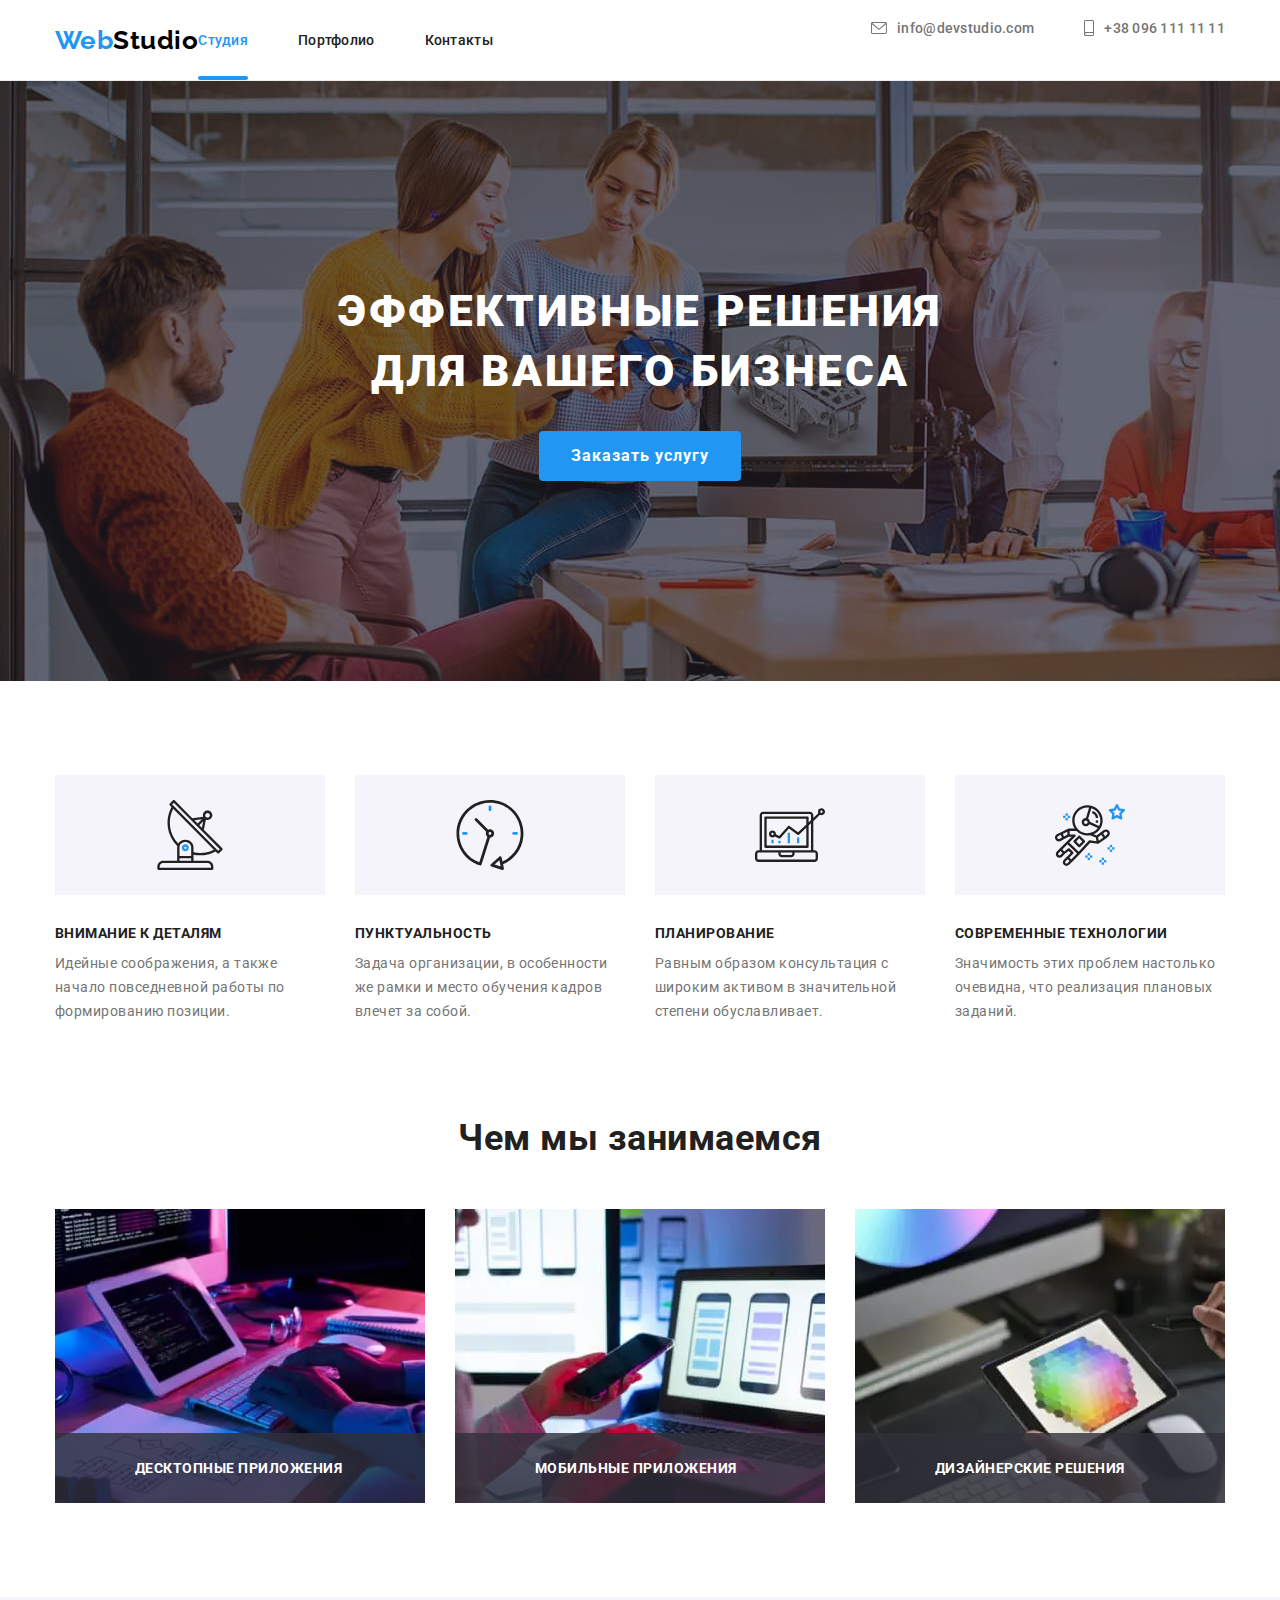
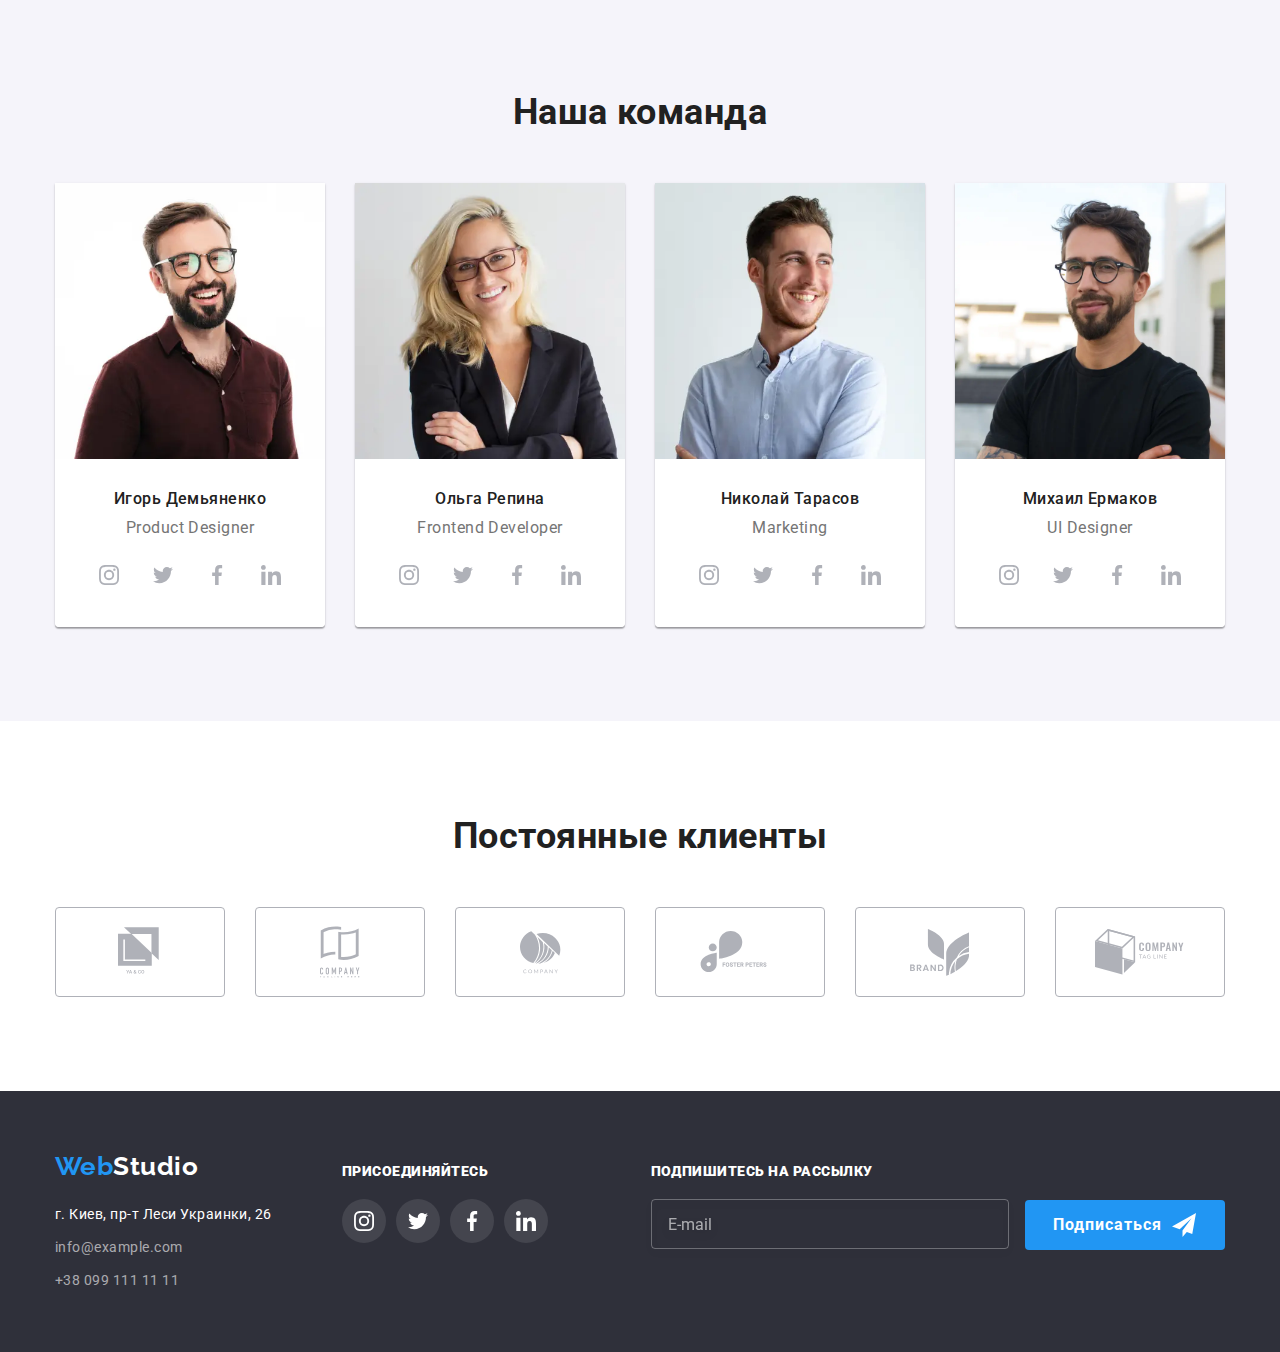
==== commit c352fcb5: "fix icon in header" ====
--- a/index.html
+++ b/index.html
@@ -18,46 +18,51 @@
       <nav class="site-nav">
         <a class="logo" href="./index.html" aria-label="логотип вэб студии">Web<span
             class="logo-header">Studio</span></a>
-        <button type="button" class="menu-button is-open" aria-expanded="false" aria-controls="menu-container"
+        <button type="button" class="menu-button" is-open aria-expanded="false" aria-controls="menu-container"
           data-menu-button>
           <svg width="40" height="40" aria-label="Переключатель мобильного меню">
+            <use class="icon-close-menu" href="./images/sprite.svg#close-menu"></use>
             <use class="icon-open-menu" href="./images/sprite.svg#open-menu"></use>
-            <use class="icon-close-menu" href="./images/sprite.svg#close-menu"></use>
           </svg>
         </button>
-        <div class="menu-container" id="menu-container" data-menu></div>
-        <ul class="list list-nav">
-          <li class="item">
-            <a class="link current" href="./index.html">Студия</a>
-          </li>
-          <li class="item">
-            <a class="link not-current" href="./portfolio.html">Портфолио</a>
-          </li>
-          <li class="item">
-            <a class="link not-current" href="">Контакты</a>
-          </li>
-        </ul>
+        <div class="menu-container" id="menu-container" data-menu>
+          <div class="navigation">
+            <ul class="list list-nav">
+              <li class="item">
+                <a class="link current" href="./index.html">Студия</a>
+              </li>
+              <li class="item">
+                <a class="link not-current" href="./portfolio.html">Портфолио</a>
+              </li>
+              <li class="item">
+                <a class="link not-current" href="">Контакты</a>
+              </li>
+            </ul>
+          </div>
+          <div class="contacts">
+            <address class="address address-link">
+              <ul class="list address-list">
+                <li class="item">
+                  <a class="link" href="mailto:info@devstudio.com">
+                    <svg class="header-icon" width="16" height="12">
+                      <use href="./images/sprite.svg#mail"></use>
+                    </svg>
+                    info@devstudio.com
+                  </a>
+                </li>
+                <li class="item">
+                  <a class="link" href="tel:+380961111111">
+                    <svg class="header-icon" width="10" height="16">
+                      <use href="./images/sprite.svg#phone"></use>
+                    </svg>
+                    +38 096 111 11 11
+                  </a>
+                </li>
+              </ul>
+            </address>
+          </div>
+        </div>
       </nav>
-      <address class="address address-link">
-        <ul class="list address-list">
-          <li class="item">
-            <a class="link" href="mailto:info@devstudio.com">
-              <svg class="header-icon" width="16" height="12">
-                <use href="./images/sprite.svg#mail"></use>
-              </svg>
-              info@devstudio.com
-            </a>
-          </li>
-          <li class="item">
-            <a class="link" href="tel:+380961111111">
-              <svg class="header-icon" width="10" height="16">
-                <use href="./images/sprite.svg#phone"></use>
-              </svg>
-              +38 096 111 11 11
-            </a>
-          </li>
-        </ul>
-      </address>
     </div>
   </header>
   <!-- End header -->
--- a/css/main.min.css
+++ b/css/main.min.css
@@ -1,2 +1,2 @@
-body{font-family:"Roboto",sans-serif;font-style:normal;letter-spacing:0.03em}.container,.button,.hero-title{margin:0 auto}.visually-hidden{position:absolute;width:1px;height:1px;margin:-1px;border:0;padding:0;white-space:nowrap;clip-path:inset(100%);clip:rect(0 0 0 0);overflow:hidden}*,*::before,*::after{margin:0;padding:0}body{font-family:"Roboto",sans-serif}body.modal-open{overflow:hidden}img{display:block;max-width:100%;height:auto}.list{list-style:none}.link{text-decoration:none}.address{font-style:normal}.section{padding:60px 0;background-color:#fff}@media screen and (min-width: 1200px){.section{padding:94px 0}}.container{width:100%;padding:0 15px}@media screen and (min-width: 480px){.container{width:480px}}@media screen and (min-width: 768px){.container{width:768px}}@media screen and (min-width: 1200px){.container{width:1200px}}.logo{font-family:"Raleway",sans-serif;font-weight:700;font-size:24px;line-height:1.16667;color:#2196f3;text-decoration:none}@media screen and (min-width: 1200px){.logo{font-weight:700;font-size:26px;line-height:1.19231}}.logo-header{color:#000000}.logo-footer{color:#fff}.title{font-weight:700;font-size:28px;line-height:1.17857;text-align:center;color:#212121;margin-bottom:30px}@media screen and (min-width: 1200px){.title{font-weight:700;font-size:36px;line-height:1.16667;margin-bottom:50px}}.button{display:block;background-color:#2196f3;font-weight:700;font-size:16px;line-height:1.875;letter-spacing:0.06em;padding:10px 32px;border-radius:4px;border:none;color:#fff;cursor:pointer}.header{position:relative;border-bottom:1px solid #ececec;background-color:#fff}.header .container{display:flex;align-items:center;justify-content:space-between}.header .logo{padding-top:20px;padding-bottom:20px;margin-top:auto;margin-bottom:auto;margin-right:93px}.site-nav{display:flex}.site-nav .link{display:block;padding-top:32px;color:#212121;font-weight:500;font-size:14px;line-height:1.14286;letter-spacing:0.02em;transition:color 250ms cubic-bezier(0.4, 0, 0.2, 1)}.site-nav .link.current{color:#2196f3}.site-nav .link.not-current{padding-bottom:32px}.site-nav .link:hover,.site-nav .link:focus{color:#2196f3}.menu-button{display:inline-flex;border:none;background-color:transparent}.menu-button .icon-close-menu{display:none}.menu-button.is-open .icon-close-menu{display:block}.menu-button.is-open .icon-open-menu{display:none}.menu-container{display:none;position:absolute;top:100%;left:0;width:100%;background-color:#fff;padding:60px 140px;text-align:center}.menu-container.is-open{display:block}.list-nav{display:flex}.list-nav .current::after{content:"";display:block;height:4px;width:100%;margin-top:28px;background-color:#2196f3;border-radius:2px}.list-nav .item:not(:last-child){margin-right:50px}.address-list{display:flex;margin-left:auto}.address-list .item:not(:first-child){margin-left:50px}.address-list .link{display:flex;align-items:center;padding-top:20px;padding-bottom:20px;color:#757575;font-weight:500;font-size:14px;line-height:1.14286;letter-spacing:0.02em;transition:color 250ms cubic-bezier(0.4, 0, 0.2, 1)}.address-list .link:hover,.address-list .link:focus{color:#2196f3}.header-icon{margin-right:10px;fill:currentColor}.hero{padding:118px 0;background-color:#2f303a;background-repeat:no-repeat;background-size:cover}@media screen and (max-width: 767px){.hero{background-image:linear-gradient(rgba(47,48,58,0.4), rgba(47,48,58,0.4)),url(../images/hero/mobile-hero-bg.jpg)}}@media screen and (min-device-pixel-ratio: 2) and (min-width: 320px), screen and (min-resolution: 192dpi) and (min-width: 320px), screen and (min-resolution: 2dppx) and (min-width: 320px){.hero{background-image:linear-gradient(rgba(47,48,58,0.4), rgba(47,48,58,0.4)),url(../images/hero/mobile-hero-bg@2x.jpg)}}@media screen and (min-width: 768px){.hero{background-image:linear-gradient(rgba(47,48,58,0.4), rgba(47,48,58,0.4)),url(../images/hero/tablet-hero-bg.jpg)}}@media screen and (min-device-pixel-ratio: 2) and (min-width: 768px), screen and (min-resolution: 192dpi) and (min-width: 768px), screen and (min-resolution: 2dppx) and (min-width: 768px){.hero{background-image:linear-gradient(rgba(47,48,58,0.4), rgba(47,48,58,0.4)),url(../images/hero/tablet-hero-bg@2x.jpg)}}@media screen and (min-width: 1200px){.hero{padding:200px 0;background-image:linear-gradient(rgba(47,48,58,0.4), rgba(47,48,58,0.4)),url(../images/hero/desktop-hero-bg.jpg)}}@media screen and (min-device-pixel-ratio: 2) and (min-width: 1200px), screen and (min-resolution: 192dpi) and (min-width: 1200px), screen and (min-resolution: 2dppx) and (min-width: 1200px){.hero{background-image:linear-gradient(rgba(47,48,58,0.4), rgba(47,48,58,0.4)),url(../images/hero/desktop-hero-bg@2x.jpg)}}.hero-title{margin-bottom:30px;max-width:360px;font-weight:900;font-size:26px;line-height:1.61538;text-align:center;letter-spacing:0.06em;text-transform:uppercase;color:#fff}@media screen and (min-width: 1200px){.hero-title{max-width:696px;font-weight:900;font-size:44px;line-height:1.36364}}.features-subtitle{margin-bottom:10px;font-weight:700;font-size:14px;line-height:1.14286;text-transform:uppercase;color:#212121}@media screen and (max-width: 767px){.features-subtitle{text-align:center}}.features-idea{font-weight:400;font-size:14px;line-height:1.71429;color:#757575}@media screen and (min-width: 768px){.features-list{display:flex;flex-wrap:wrap}}@media screen and (min-width: 768px){.features-list .item{flex-basis:calc(100% / 2 - 15px)}}@media screen and (min-width: 1200px){.features-list .item{max-width:270px}}@media screen and (min-width: 768px) and (max-width: 1199px){.features-list .item:nth-child(-n+2){margin-bottom:30px}}@media screen and (min-width: 768px) and (max-width: 1199px){.features-list .item:nth-child(2n+1){margin-right:30px}}@media screen and (max-width: 767px){.features-list .item:not(:last-child){margin-bottom:30px}}@media screen and (min-width: 1200px){.features-list .item:not(:last-child){margin-right:30px}}.features-item::before{content:"";display:block;height:120px;margin-bottom:30px;background-color:#f5f4fa;background-repeat:no-repeat}.features-item:nth-child(1)::before{background-image:url(../images/features/feature1.svg);background-position:center center}.features-item:nth-child(2)::before{background-image:url(../images/features/feature2.svg);background-position:center center}.features-item:nth-child(3)::before{background-image:url(../images/features/feature3.svg);background-position:center center}.features-item:nth-child(4)::before{background-image:url(../images/features/feature4.svg);background-position:center center}@media screen and (min-width: 1200px){.features{padding-bottom:47px}}@media screen and (max-width: 1199px){.works{display:none}}@media screen and (min-width: 1200px){.works{padding-top:47px}.works-list{display:flex;justify-content:center}.works-list .item{position:relative}.works-list .item:not(:last-child){margin-right:30px}.works-wrapper{position:absolute;pointer-events:none;padding:27px 80px;left:0;bottom:0;width:370px;height:70px;background-color:rgba(47,48,58,0.8)}.works-subtitle{font-weight:700;font-size:14px;line-height:1.14286;color:#fff;text-transform:uppercase}}.team{background-color:#f5f4fa}@media screen and (min-width: 768px){.team-list{display:flex;flex-wrap:wrap}}.team-item{border-bottom-left-radius:4px;border-bottom-right-radius:4px;box-shadow:0px 1px 3px rgba(0,0,0,0.12),0px 1px 1px rgba(0,0,0,0.14),0px 2px 1px rgba(0,0,0,0.2)}@media screen and (min-width: 768px){.team-item{flex-basis:calc(100% / 2 - 15px)}}@media screen and (min-width: 1200px){.team-item{max-width:270px}}@media screen and (min-width: 768px) and (max-width: 1199px){.team-item:nth-child(-n+2){margin-bottom:30px}}@media screen and (min-width: 768px) and (max-width: 1199px){.team-item:nth-child(2n+1){margin-right:30px}}@media screen and (max-width: 767px){.team-item:not(:last-child){margin-bottom:30px}}@media screen and (min-width: 1200px){.team-item:not(:last-child){margin-right:30px}}.team-card{padding:30px 38px 24px;background-color:#fff;text-align:center;border-bottom-left-radius:4px;border-bottom-right-radius:4px}@media screen and (min-width: 480px) and (max-width: 767px){.team-card{padding:30px 122px 24px}}@media screen and (min-width: 768px){.team-card{padding:30px 74px 24px}}@media screen and (min-width: 1200px){.team-card{padding:30px 32px}}.team-subtitle{margin-bottom:10px;font-weight:500;font-size:16px;line-height:1.1875;color:#212121}.team-position{margin-bottom:16px;font-weight:400;font-size:16px;line-height:1.1875;color:#757575}.social-list{display:flex;align-items:center;justify-content:center}.social-item:not(:last-child){margin-right:10px}.social-link{display:flex;align-items:center;justify-content:center;width:44px;height:44px;background:#fff;border-radius:50%;color:#afb1b8;transition:background-color 250ms cubic-bezier(0.4, 0, 0.2, 1),color 250ms cubic-bezier(0.4, 0, 0.2, 1)}.social-link:hover,.social-link:focus{color:#fff;background-color:#2196f3}.team-svg{width:20px;height:20px;fill:currentColor}.clients-list{display:flex;flex-wrap:wrap;justify-content:center}@media screen and (max-width: 767px){.clients-list .item{flex-basis:calc(100% / 2 - 15px)}}@media screen and (min-width: 768px){.clients-list .item{flex-basis:calc(100% / 3 - 20px)}}@media screen and (min-width: 1200px){.clients-list .item{flex-basis:calc(100% / 6 - 25px)}}@media screen and (max-width: 767px){.clients-list .item:nth-child(-n+4){margin-bottom:30px}}@media screen and (max-width: 767px){.clients-list .item:nth-child(2n+1){margin-right:30px}}@media screen and (min-width: 768px) and (max-width: 1199px){.clients-list .item:nth-child(-n+3){margin-bottom:30px}}@media screen and (min-width: 768px) and (max-width: 1199px){.clients-list .item:nth-child(2){margin-left:30px;margin-right:30px}}@media screen and (min-width: 768px) and (max-width: 1199px){.clients-list .item:nth-child(5){margin-left:30px;margin-right:30px}}@media screen and (min-width: 1200px){.clients-list .item:not(:last-child){margin-right:30px}}.link-clients{display:flex;align-items:center;justify-content:center;height:90px;border:1px solid #afb1b8;border-radius:4px;color:#afb1b8;transition:background-color 250ms cubic-bezier(0.4, 0, 0.2, 1),color 250ms cubic-bezier(0.4, 0, 0.2, 1)}.link-clients:hover,.link-clients:focus{border-color:#2196f3;color:#2196f3}.client-svg{fill:currentColor}.footer{background-color:#2f303a;padding:60px 0}@media screen and (min-width: 1200px){.footer .container{display:flex;justify-content:space-between}}.footer .logo{display:block;margin-bottom:20px}.footer .item:not(:last-child){margin-bottom:8px}@media screen and (min-width: 1200px){.footer .item:not(:last-child){margin-bottom:9px}}.footer .link{font-weight:400;font-size:14px;line-height:1.71429;color:rgba(255,255,255,0.6)}.footer .map{color:#fff}@media screen and (max-width: 1199px){.footer-address{text-align:center;margin-bottom:60px}}@media screen and (min-width: 768px) and (max-width: 1199px){.footer-address{margin-left:60px}}@media screen and (min-width: 1200px){.footer-address{margin-right:70px}}.footer-subtitle{display:block;margin-bottom:20px;text-transform:uppercase;font-weight:700;font-size:14px;line-height:1.14286;color:#fff}.footer-list{display:flex;justify-content:center}@media screen and (max-width: 767px){.footer-social-list{text-align:center;margin-bottom:60px}}@media screen and (min-width: 768px) and (max-width: 1199px){.footer-social-list{text-align:center;margin-top:5px;margin-right:74px}}@media screen and (min-width: 1200px){.footer-social-list{margin-top:12px}}.footer-social-list .item:not(:last-child){margin-right:10px}.footer-social-link{display:flex;align-items:center;justify-content:center;width:44px;height:44px;background:rgba(255,255,255,0.1);border-radius:50%;transition:background-color 250ms cubic-bezier(0.4, 0, 0.2, 1)}.footer-social-link:hover,.footer-social-link:focus{background-color:#2196f3}.footer-link-svg{width:20px;height:20px;fill:#fff}@media screen and (max-width: 1199px){.footer-form{text-align:center}}@media screen and (min-width: 1200px){.footer-form{margin-top:12px}}@media screen and (min-width: 768px){.footer-wrap{display:flex}}@media screen and (min-width: 768px) and (max-width: 1199px){.footer-wrap{justify-content:space-between}}.footer-wrapper .form-input{height:50px;padding:15px 16px;background-color:transparent;border:1px solid rgba(255,255,255,0.3);filter:drop-shadow(0px 4px 4px rgba(0,0,0,0.15));border-radius:4px;color:#fff}@media screen and (max-width: 767px){.footer-wrapper .form-input{width:100%}}@media screen and (max-width: 1199px){.footer-wrapper .form-input{margin-bottom:20px}}@media screen and (min-width: 768px) and (max-width: 1199px){.footer-wrapper .form-input{width:450px}}@media screen and (min-width: 1200px){.footer-wrapper .form-input{width:358px;margin-right:12px}}.footer-wrapper .form-input::placeholder{color:rgba(255,255,255,0.6)}.footer-wrapper .form-input:focus{background-color:transparent;border:1px solid rgba(255,255,255,0.3);filter:drop-shadow(0px 4px 4px rgba(0,0,0,0.15));border-radius:4px;color:#fff}.footer-wrapper .button{width:200px;align-items:center;padding:10px 28px}@media screen and (max-width: 1199px){.footer-wrapper .button{display:flex}}@media screen and (min-width: 1200px){.footer-wrapper .button{display:inline-flex}}.footer-wrapper .button::after{content:"";width:24px;height:24px;background-image:url(../images/footer/icon-send.svg);background-repeat:no-repeat;margin-left:10px}.backdrop{position:fixed;top:0;left:0;right:0;bottom:0;background-color:rgba(0,0,0,0.2);overflow-y:scroll;opacity:1;transition:background-color 750ms cubic-bezier(0.4, 0, 0.2, 1),opacity 750ms cubic-bezier(0.4, 0, 0.2, 1)}.backdrop.is-hidden{background-color:rgba(33,150,243,0.9);opacity:0;pointer-events:none}.backdrop.is-hidden .modal{transform:translate(-50%, -50%) scale(0)}.modal{position:absolute;top:0;left:0;padding:40px;background-color:#fff;transition:transform 500ms cubic-bezier(0.4, 0, 0.2, 1)}@media screen and (max-width: 767px){.modal{width:100%}}@media screen and (min-width: 768px){.modal{top:50%;left:50%;transform:translate(-50%, -50%) scale(1);max-width:450px;max-height:609px}}@media screen and (min-width: 1200px){.modal{min-width:528px;min-height:581px}}.modal .title{text-align:center;color:#212121}@media screen and (max-width: 1199px){.modal .title{font-weight:700;font-size:20px;line-height:1.5}}@media screen and (min-width: 1200px){.modal .title{font-weight:700;font-size:20px;line-height:1.15}}.modal .item:not(:last-child){position:relative;margin-bottom:10px}.modal .item:last-child{margin-bottom:20px}.modal .button{margin-top:30px;cursor:pointer}.close-button{position:absolute;top:8px;right:8px;width:30px;height:30px;background-color:#fff;border:1px solid rgba(0,0,0,0.1);border-radius:50%;cursor:pointer}.close-button:hover .close-modal-svg,.close-button:focus .close-modal-svg{fill:#2196f3;transform:translate(-50%, -50%) scale(1.5)}.close-modal-svg{position:absolute;top:50%;left:50%;transform:translate(-50%, -50%) scale(1);height:11px;width:11px;fill:#212121;transition:fill 250ms cubic-bezier(0.4, 0, 0.2, 1),transform 250ms cubic-bezier(0.4, 0, 0.2, 1)}.input-wrapper{position:relative;display:block}.form-svg{position:absolute;top:50%;left:12px;transform:translateY(-50%);width:18px;height:18px;color:transparent}.label{display:block;font-weight:400;font-size:12px;line-height:1.16667;letter-spacing:0.01em;color:#757575;transition:fill 250ms cubic-bezier(0.4, 0, 0.2, 1)}.label:focus-within{fill:#2196f3}.input{display:block;height:40px;border:1px solid rgba(33,33,33,0.2);border-radius:4px;padding-left:42px;padding-top:12px;padding-right:12px;padding-bottom:12px;outline:none;margin-top:4px;transition:border-color 250ms cubic-bezier(0.4, 0, 0.2, 1)}@media screen and (max-width: 767px){.input{width:100%}}@media screen and (min-width: 768px){.input{width:370px}}@media screen and (min-width: 1200px){.input{width:448px}}.input:focus{outline:none;border-color:#2196f3}.input-area{height:120px;resize:none;padding:12px 16px}@media screen and (max-width: 767px){.input-area{width:100%}}@media screen and (min-width: 768px){.input-area{width:370px}}@media screen and (min-width: 1200px){.input-area{width:448px}}.input-area::placeholder{color:rgba(117,117,117,0.5)}.checkbox{display:inline-flex;content:"";width:16px;height:15px;border:2px solid #212121;border-radius:4px;transition:background-color 250ms cubic-bezier(0.4, 0, 0.2, 1),border-color 250ms cubic-bezier(0.4, 0, 0.2, 1),outline 250ms cubic-bezier(0.4, 0, 0.2, 1)}.checkbox-hidden:focus+.checkbox{outline:2px solid #2196f3;border:none}.checkbox-hidden:checked+.checkbox{background-color:#2196f3;background-image:url(..//images/modal_window/ok.svg);background-repeat:no-repeat;background-position:center center;background-size:contain;background-origin:border-box;border-color:#2196f3;outline:none}.label-policy{align-items:center;color:#757575}@media screen and (max-width: 1199px){.label-policy{font-weight:400;font-size:12px;line-height:1.16667}}@media screen and (min-width: 1200px){.label-policy{font-weight:400;font-size:14px;line-height:1.71429}}.policy{color:#2196f3}@media screen and (max-width: 1199px){.policy{font-weight:400;font-size:12px;line-height:1.16667}}@media screen and (min-width: 1200px){.policy{font-weight:400;font-size:14px;line-height:1.71429}}
+body{font-family:"Roboto",sans-serif;font-style:normal;letter-spacing:0.03em}.container,.button,.hero-title{margin:0 auto}.visually-hidden{position:absolute;width:1px;height:1px;margin:-1px;border:0;padding:0;white-space:nowrap;clip-path:inset(100%);clip:rect(0 0 0 0);overflow:hidden}*,*::before,*::after{margin:0;padding:0}body{font-family:"Roboto",sans-serif}body.modal-open{overflow:hidden}img{display:block;max-width:100%;height:auto}.list{list-style:none}.link{text-decoration:none}.address{font-style:normal}.section{padding:60px 0;background-color:#fff}@media screen and (min-width: 1200px){.section{padding:94px 0}}.container{width:100%;padding:0 15px}@media screen and (min-width: 480px){.container{width:480px}}@media screen and (min-width: 768px){.container{width:768px}}@media screen and (min-width: 1200px){.container{width:1200px}}.logo{font-family:"Raleway",sans-serif;font-weight:700;font-size:24px;line-height:1.16667;color:#2196f3;text-decoration:none}@media screen and (min-width: 1200px){.logo{font-weight:700;font-size:26px;line-height:1.19231}}.logo-header{color:#000000}.logo-footer{color:#fff}.title{font-weight:700;font-size:28px;line-height:1.17857;text-align:center;color:#212121;margin-bottom:30px}@media screen and (min-width: 1200px){.title{font-weight:700;font-size:36px;line-height:1.16667;margin-bottom:50px}}.button{display:block;background-color:#2196f3;font-weight:700;font-size:16px;line-height:1.875;letter-spacing:0.06em;padding:10px 32px;border-radius:4px;border:none;color:#fff;cursor:pointer}.header{position:relative;border-bottom:1px solid #ececec;background-color:#fff}.header .logo{display:block;margin-top:auto;margin-bottom:auto}.menu-button{display:inline-flex;margin-left:auto;border:none;background-color:transparent}@media screen and (min-width: 768px){.menu-button{display:none}}.menu-button .icon-close-menu{display:none}.menu-button.is-open .icon-close-menu{display:block}.menu-button.is-open .icon-open-menu{display:none}.menu-container{background-color:#fff}@media screen and (max-width: 767px){.menu-container{display:none;position:absolute;top:100%;left:0;width:100%}.menu-container.is-open{display:block}}@media screen and (min-width: 768px){.menu-container{display:flex;justify-content:space-between;flex-grow:1}}.site-nav{display:flex}.site-nav .link{display:block;padding-top:32px;color:#212121;font-weight:500;font-size:14px;line-height:1.14286;letter-spacing:0.02em;transition:color 250ms cubic-bezier(0.4, 0, 0.2, 1)}.site-nav .link.current{color:#2196f3}.site-nav .link.not-current{padding-bottom:32px}.site-nav .link:hover,.site-nav .link:focus{color:#2196f3}.list-nav{display:flex}.list-nav .current::after{content:"";display:block;height:4px;width:100%;margin-top:28px;background-color:#2196f3;border-radius:2px}.list-nav .item:not(:last-child){margin-right:50px}.address-list{display:flex;margin-left:auto}.address-list .item:not(:first-child){margin-left:50px}.address-list .link{display:flex;align-items:center;padding-top:20px;padding-bottom:20px;color:#757575;font-weight:500;font-size:14px;line-height:1.14286;letter-spacing:0.02em;transition:color 250ms cubic-bezier(0.4, 0, 0.2, 1)}.address-list .link:hover,.address-list .link:focus{color:#2196f3}.header-icon{margin-right:10px;fill:currentColor}.hero{padding:118px 0;background-color:#2f303a;background-repeat:no-repeat;background-size:cover}@media screen and (max-width: 767px){.hero{background-image:linear-gradient(rgba(47,48,58,0.4), rgba(47,48,58,0.4)),url(../images/hero/mobile-hero-bg.jpg)}}@media screen and (min-device-pixel-ratio: 2) and (min-width: 320px), screen and (min-resolution: 192dpi) and (min-width: 320px), screen and (min-resolution: 2dppx) and (min-width: 320px){.hero{background-image:linear-gradient(rgba(47,48,58,0.4), rgba(47,48,58,0.4)),url(../images/hero/mobile-hero-bg@2x.jpg)}}@media screen and (min-width: 768px){.hero{background-image:linear-gradient(rgba(47,48,58,0.4), rgba(47,48,58,0.4)),url(../images/hero/tablet-hero-bg.jpg)}}@media screen and (min-device-pixel-ratio: 2) and (min-width: 768px), screen and (min-resolution: 192dpi) and (min-width: 768px), screen and (min-resolution: 2dppx) and (min-width: 768px){.hero{background-image:linear-gradient(rgba(47,48,58,0.4), rgba(47,48,58,0.4)),url(../images/hero/tablet-hero-bg@2x.jpg)}}@media screen and (min-width: 1200px){.hero{padding:200px 0;background-image:linear-gradient(rgba(47,48,58,0.4), rgba(47,48,58,0.4)),url(../images/hero/desktop-hero-bg.jpg)}}@media screen and (min-device-pixel-ratio: 2) and (min-width: 1200px), screen and (min-resolution: 192dpi) and (min-width: 1200px), screen and (min-resolution: 2dppx) and (min-width: 1200px){.hero{background-image:linear-gradient(rgba(47,48,58,0.4), rgba(47,48,58,0.4)),url(../images/hero/desktop-hero-bg@2x.jpg)}}.hero-title{margin-bottom:30px;max-width:360px;font-weight:900;font-size:26px;line-height:1.61538;text-align:center;letter-spacing:0.06em;text-transform:uppercase;color:#fff}@media screen and (min-width: 1200px){.hero-title{max-width:696px;font-weight:900;font-size:44px;line-height:1.36364}}.features-subtitle{margin-bottom:10px;font-weight:700;font-size:14px;line-height:1.14286;text-transform:uppercase;color:#212121}@media screen and (max-width: 767px){.features-subtitle{text-align:center}}.features-idea{font-weight:400;font-size:14px;line-height:1.71429;color:#757575}@media screen and (min-width: 768px){.features-list{display:flex;flex-wrap:wrap}}@media screen and (min-width: 768px){.features-list .item{flex-basis:calc(100% / 2 - 15px)}}@media screen and (min-width: 1200px){.features-list .item{max-width:270px}}@media screen and (min-width: 768px) and (max-width: 1199px){.features-list .item:nth-child(-n+2){margin-bottom:30px}}@media screen and (min-width: 768px) and (max-width: 1199px){.features-list .item:nth-child(2n+1){margin-right:30px}}@media screen and (max-width: 767px){.features-list .item:not(:last-child){margin-bottom:30px}}@media screen and (min-width: 1200px){.features-list .item:not(:last-child){margin-right:30px}}.features-item::before{content:"";display:block;height:120px;margin-bottom:30px;background-color:#f5f4fa;background-repeat:no-repeat}.features-item:nth-child(1)::before{background-image:url(../images/features/feature1.svg);background-position:center center}.features-item:nth-child(2)::before{background-image:url(../images/features/feature2.svg);background-position:center center}.features-item:nth-child(3)::before{background-image:url(../images/features/feature3.svg);background-position:center center}.features-item:nth-child(4)::before{background-image:url(../images/features/feature4.svg);background-position:center center}@media screen and (min-width: 1200px){.features{padding-bottom:47px}}@media screen and (max-width: 1199px){.works{display:none}}@media screen and (min-width: 1200px){.works{padding-top:47px}.works-list{display:flex;justify-content:center}.works-list .item{position:relative}.works-list .item:not(:last-child){margin-right:30px}.works-wrapper{position:absolute;pointer-events:none;padding:27px 80px;left:0;bottom:0;width:370px;height:70px;background-color:rgba(47,48,58,0.8)}.works-subtitle{font-weight:700;font-size:14px;line-height:1.14286;color:#fff;text-transform:uppercase}}.team{background-color:#f5f4fa}@media screen and (min-width: 768px){.team-list{display:flex;flex-wrap:wrap}}.team-item{border-bottom-left-radius:4px;border-bottom-right-radius:4px;box-shadow:0px 1px 3px rgba(0,0,0,0.12),0px 1px 1px rgba(0,0,0,0.14),0px 2px 1px rgba(0,0,0,0.2)}@media screen and (min-width: 768px){.team-item{flex-basis:calc(100% / 2 - 15px)}}@media screen and (min-width: 1200px){.team-item{max-width:270px}}@media screen and (min-width: 768px) and (max-width: 1199px){.team-item:nth-child(-n+2){margin-bottom:30px}}@media screen and (min-width: 768px) and (max-width: 1199px){.team-item:nth-child(2n+1){margin-right:30px}}@media screen and (max-width: 767px){.team-item:not(:last-child){margin-bottom:30px}}@media screen and (min-width: 1200px){.team-item:not(:last-child){margin-right:30px}}.team-card{padding:30px 38px 24px;background-color:#fff;text-align:center;border-bottom-left-radius:4px;border-bottom-right-radius:4px}@media screen and (min-width: 480px) and (max-width: 767px){.team-card{padding:30px 122px 24px}}@media screen and (min-width: 768px){.team-card{padding:30px 74px 24px}}@media screen and (min-width: 1200px){.team-card{padding:30px 32px}}.team-subtitle{margin-bottom:10px;font-weight:500;font-size:16px;line-height:1.1875;color:#212121}.team-position{margin-bottom:16px;font-weight:400;font-size:16px;line-height:1.1875;color:#757575}.social-list{display:flex;align-items:center;justify-content:center}.social-item:not(:last-child){margin-right:10px}.social-link{display:flex;align-items:center;justify-content:center;width:44px;height:44px;background:#fff;border-radius:50%;color:#afb1b8;transition:background-color 250ms cubic-bezier(0.4, 0, 0.2, 1),color 250ms cubic-bezier(0.4, 0, 0.2, 1)}.social-link:hover,.social-link:focus{color:#fff;background-color:#2196f3}.team-svg{width:20px;height:20px;fill:currentColor}.clients-list{display:flex;flex-wrap:wrap;justify-content:center}@media screen and (max-width: 767px){.clients-list .item{flex-basis:calc(100% / 2 - 15px)}}@media screen and (min-width: 768px){.clients-list .item{flex-basis:calc(100% / 3 - 20px)}}@media screen and (min-width: 1200px){.clients-list .item{flex-basis:calc(100% / 6 - 25px)}}@media screen and (max-width: 767px){.clients-list .item:nth-child(-n+4){margin-bottom:30px}}@media screen and (max-width: 767px){.clients-list .item:nth-child(2n+1){margin-right:30px}}@media screen and (min-width: 768px) and (max-width: 1199px){.clients-list .item:nth-child(-n+3){margin-bottom:30px}}@media screen and (min-width: 768px) and (max-width: 1199px){.clients-list .item:nth-child(2){margin-left:30px;margin-right:30px}}@media screen and (min-width: 768px) and (max-width: 1199px){.clients-list .item:nth-child(5){margin-left:30px;margin-right:30px}}@media screen and (min-width: 1200px){.clients-list .item:not(:last-child){margin-right:30px}}.link-clients{display:flex;align-items:center;justify-content:center;height:90px;border:1px solid #afb1b8;border-radius:4px;color:#afb1b8;transition:background-color 250ms cubic-bezier(0.4, 0, 0.2, 1),color 250ms cubic-bezier(0.4, 0, 0.2, 1)}.link-clients:hover,.link-clients:focus{border-color:#2196f3;color:#2196f3}.client-svg{fill:currentColor}.footer{background-color:#2f303a;padding:60px 0}@media screen and (min-width: 1200px){.footer .container{display:flex;justify-content:space-between}}.footer .logo{display:block;margin-bottom:20px}.footer .item:not(:last-child){margin-bottom:8px}@media screen and (min-width: 1200px){.footer .item:not(:last-child){margin-bottom:9px}}.footer .link{font-weight:400;font-size:14px;line-height:1.71429;color:rgba(255,255,255,0.6)}.footer .map{color:#fff}@media screen and (max-width: 1199px){.footer-address{text-align:center;margin-bottom:60px}}@media screen and (min-width: 768px) and (max-width: 1199px){.footer-address{margin-left:60px}}@media screen and (min-width: 1200px){.footer-address{margin-right:70px}}.footer-subtitle{display:block;margin-bottom:20px;text-transform:uppercase;font-weight:700;font-size:14px;line-height:1.14286;color:#fff}.footer-list{display:flex;justify-content:center}@media screen and (max-width: 767px){.footer-social-list{text-align:center;margin-bottom:60px}}@media screen and (min-width: 768px) and (max-width: 1199px){.footer-social-list{text-align:center;margin-top:5px;margin-right:74px}}@media screen and (min-width: 1200px){.footer-social-list{margin-top:12px}}.footer-social-list .item:not(:last-child){margin-right:10px}.footer-social-link{display:flex;align-items:center;justify-content:center;width:44px;height:44px;background:rgba(255,255,255,0.1);border-radius:50%;transition:background-color 250ms cubic-bezier(0.4, 0, 0.2, 1)}.footer-social-link:hover,.footer-social-link:focus{background-color:#2196f3}.footer-link-svg{width:20px;height:20px;fill:#fff}@media screen and (max-width: 1199px){.footer-form{text-align:center}}@media screen and (min-width: 1200px){.footer-form{margin-top:12px}}@media screen and (min-width: 768px){.footer-wrap{display:flex}}@media screen and (min-width: 768px) and (max-width: 1199px){.footer-wrap{justify-content:space-between}}.footer-wrapper .form-input{height:50px;padding:15px 16px;background-color:transparent;border:1px solid rgba(255,255,255,0.3);filter:drop-shadow(0px 4px 4px rgba(0,0,0,0.15));border-radius:4px;color:#fff}@media screen and (max-width: 767px){.footer-wrapper .form-input{width:100%}}@media screen and (max-width: 1199px){.footer-wrapper .form-input{margin-bottom:20px}}@media screen and (min-width: 768px) and (max-width: 1199px){.footer-wrapper .form-input{width:450px}}@media screen and (min-width: 1200px){.footer-wrapper .form-input{width:358px;margin-right:12px}}.footer-wrapper .form-input::placeholder{color:rgba(255,255,255,0.6)}.footer-wrapper .form-input:focus{background-color:transparent;border:1px solid rgba(255,255,255,0.3);filter:drop-shadow(0px 4px 4px rgba(0,0,0,0.15));border-radius:4px;color:#fff}.footer-wrapper .button{width:200px;align-items:center;padding:10px 28px}@media screen and (max-width: 1199px){.footer-wrapper .button{display:flex}}@media screen and (min-width: 1200px){.footer-wrapper .button{display:inline-flex}}.footer-wrapper .button::after{content:"";width:24px;height:24px;background-image:url(../images/footer/icon-send.svg);background-repeat:no-repeat;margin-left:10px}.backdrop{position:fixed;top:0;left:0;right:0;bottom:0;background-color:rgba(0,0,0,0.2);overflow-y:scroll;opacity:1;transition:background-color 750ms cubic-bezier(0.4, 0, 0.2, 1),opacity 750ms cubic-bezier(0.4, 0, 0.2, 1)}.backdrop.is-hidden{background-color:rgba(33,150,243,0.9);opacity:0;pointer-events:none}.backdrop.is-hidden .modal{transform:translate(-50%, -50%) scale(0)}.modal{position:absolute;top:0;left:0;padding:40px;background-color:#fff;transition:transform 500ms cubic-bezier(0.4, 0, 0.2, 1)}@media screen and (max-width: 767px){.modal{width:100%}}@media screen and (min-width: 768px){.modal{top:50%;left:50%;transform:translate(-50%, -50%) scale(1);max-width:450px;max-height:609px}}@media screen and (min-width: 1200px){.modal{min-width:528px;min-height:581px}}.modal .title{text-align:center;color:#212121}@media screen and (max-width: 1199px){.modal .title{font-weight:700;font-size:20px;line-height:1.5}}@media screen and (min-width: 1200px){.modal .title{font-weight:700;font-size:20px;line-height:1.15}}.modal .item:not(:last-child){position:relative;margin-bottom:10px}.modal .item:last-child{margin-bottom:20px}.modal .button{margin-top:30px;cursor:pointer}.close-button{position:absolute;top:8px;right:8px;width:30px;height:30px;background-color:#fff;border:1px solid rgba(0,0,0,0.1);border-radius:50%;cursor:pointer}.close-button:hover .close-modal-svg,.close-button:focus .close-modal-svg{fill:#2196f3;transform:translate(-50%, -50%) scale(1.5)}.close-modal-svg{position:absolute;top:50%;left:50%;transform:translate(-50%, -50%) scale(1);height:11px;width:11px;fill:#212121;transition:fill 250ms cubic-bezier(0.4, 0, 0.2, 1),transform 250ms cubic-bezier(0.4, 0, 0.2, 1)}.input-wrapper{position:relative;display:block}.form-svg{position:absolute;top:50%;left:12px;transform:translateY(-50%);width:18px;height:18px;color:transparent}.label{display:block;font-weight:400;font-size:12px;line-height:1.16667;letter-spacing:0.01em;color:#757575;transition:fill 250ms cubic-bezier(0.4, 0, 0.2, 1)}.label:focus-within{fill:#2196f3}.input{display:block;height:40px;border:1px solid rgba(33,33,33,0.2);border-radius:4px;padding-left:42px;padding-top:12px;padding-right:12px;padding-bottom:12px;outline:none;margin-top:4px;transition:border-color 250ms cubic-bezier(0.4, 0, 0.2, 1)}@media screen and (max-width: 767px){.input{width:100%}}@media screen and (min-width: 768px){.input{width:370px}}@media screen and (min-width: 1200px){.input{width:448px}}.input:focus{outline:none;border-color:#2196f3}.input-area{height:120px;resize:none;padding:12px 16px}@media screen and (max-width: 767px){.input-area{width:100%}}@media screen and (min-width: 768px){.input-area{width:370px}}@media screen and (min-width: 1200px){.input-area{width:448px}}.input-area::placeholder{color:rgba(117,117,117,0.5)}.checkbox{display:inline-flex;content:"";width:16px;height:15px;border:2px solid #212121;border-radius:4px;transition:background-color 250ms cubic-bezier(0.4, 0, 0.2, 1),border-color 250ms cubic-bezier(0.4, 0, 0.2, 1),outline 250ms cubic-bezier(0.4, 0, 0.2, 1)}.checkbox-hidden:focus+.checkbox{outline:2px solid #2196f3;border:none}.checkbox-hidden:checked+.checkbox{background-color:#2196f3;background-image:url(..//images/modal_window/ok.svg);background-repeat:no-repeat;background-position:center center;background-size:contain;background-origin:border-box;border-color:#2196f3;outline:none}.label-policy{align-items:center;color:#757575}@media screen and (max-width: 1199px){.label-policy{font-weight:400;font-size:12px;line-height:1.16667}}@media screen and (min-width: 1200px){.label-policy{font-weight:400;font-size:14px;line-height:1.71429}}.policy{color:#2196f3}@media screen and (max-width: 1199px){.policy{font-weight:400;font-size:12px;line-height:1.16667}}@media screen and (min-width: 1200px){.policy{font-weight:400;font-size:14px;line-height:1.71429}}
 /*# sourceMappingURL=main.min.css.map */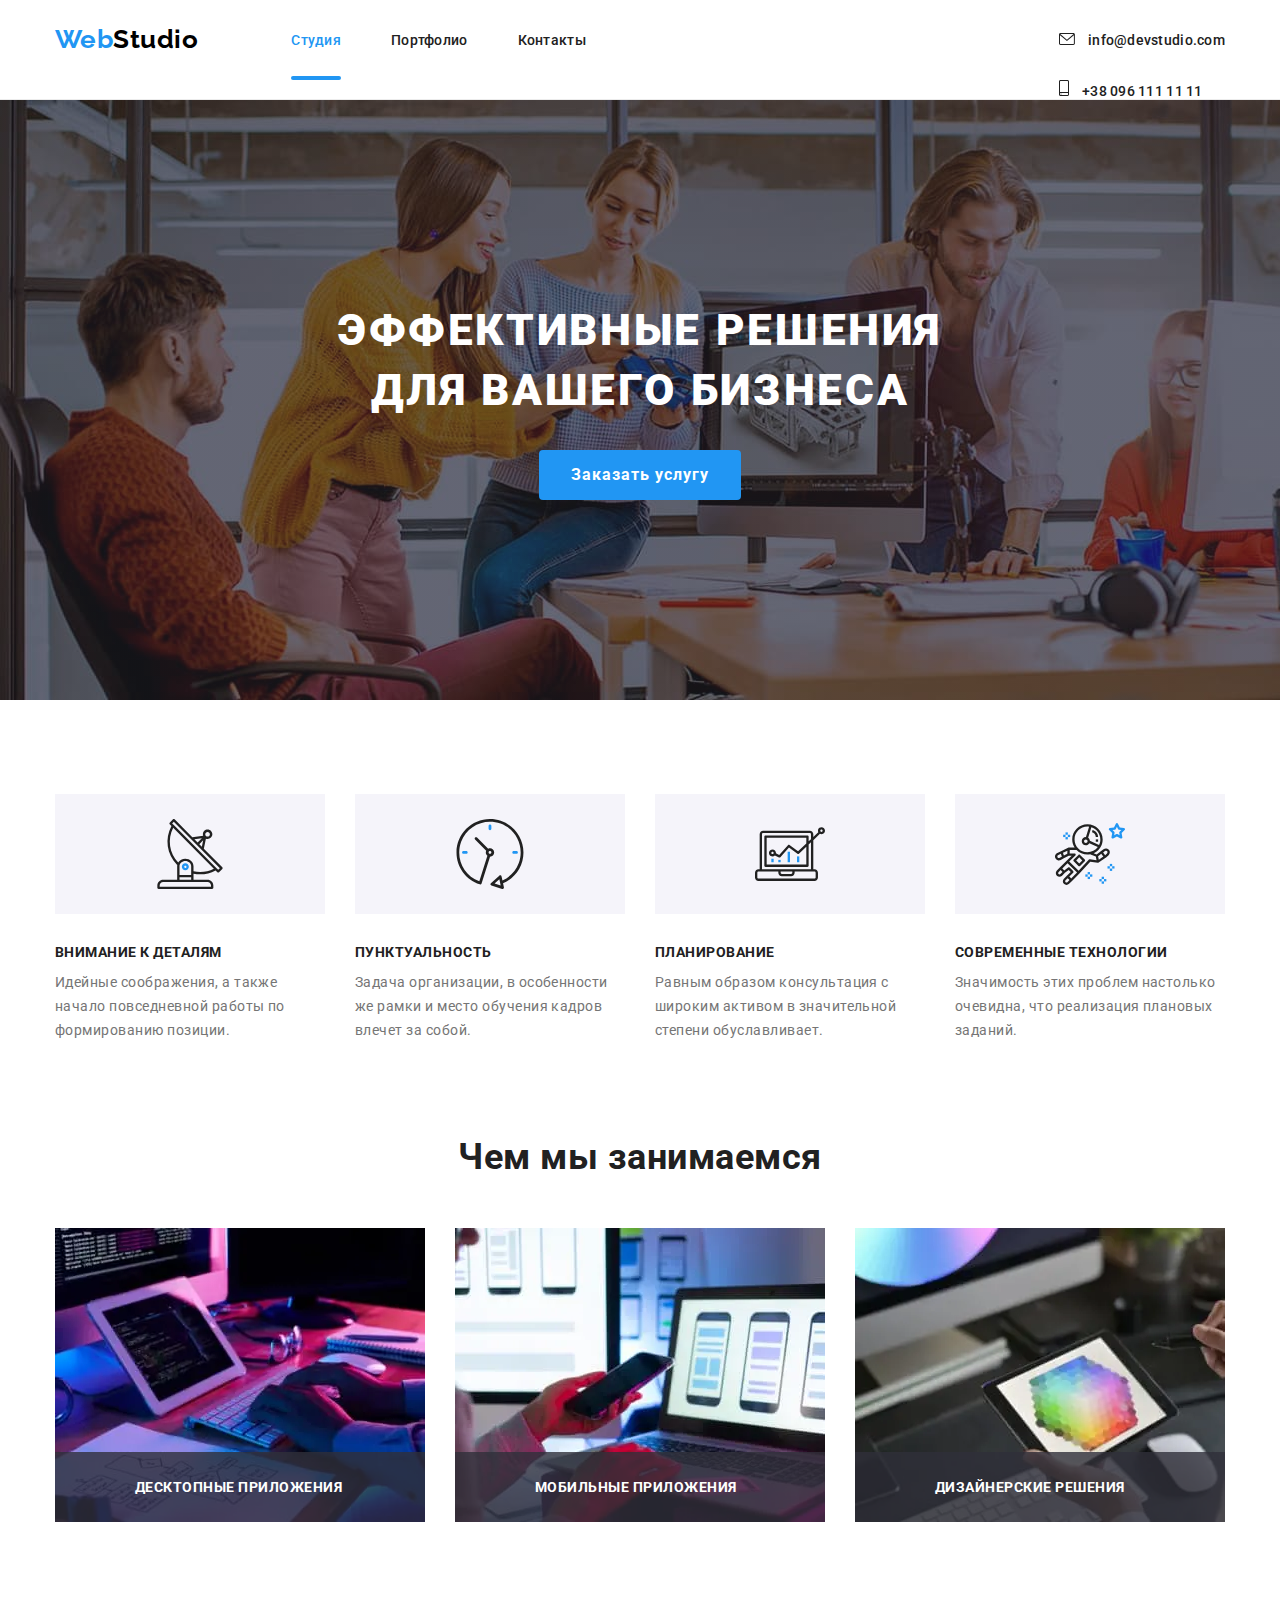
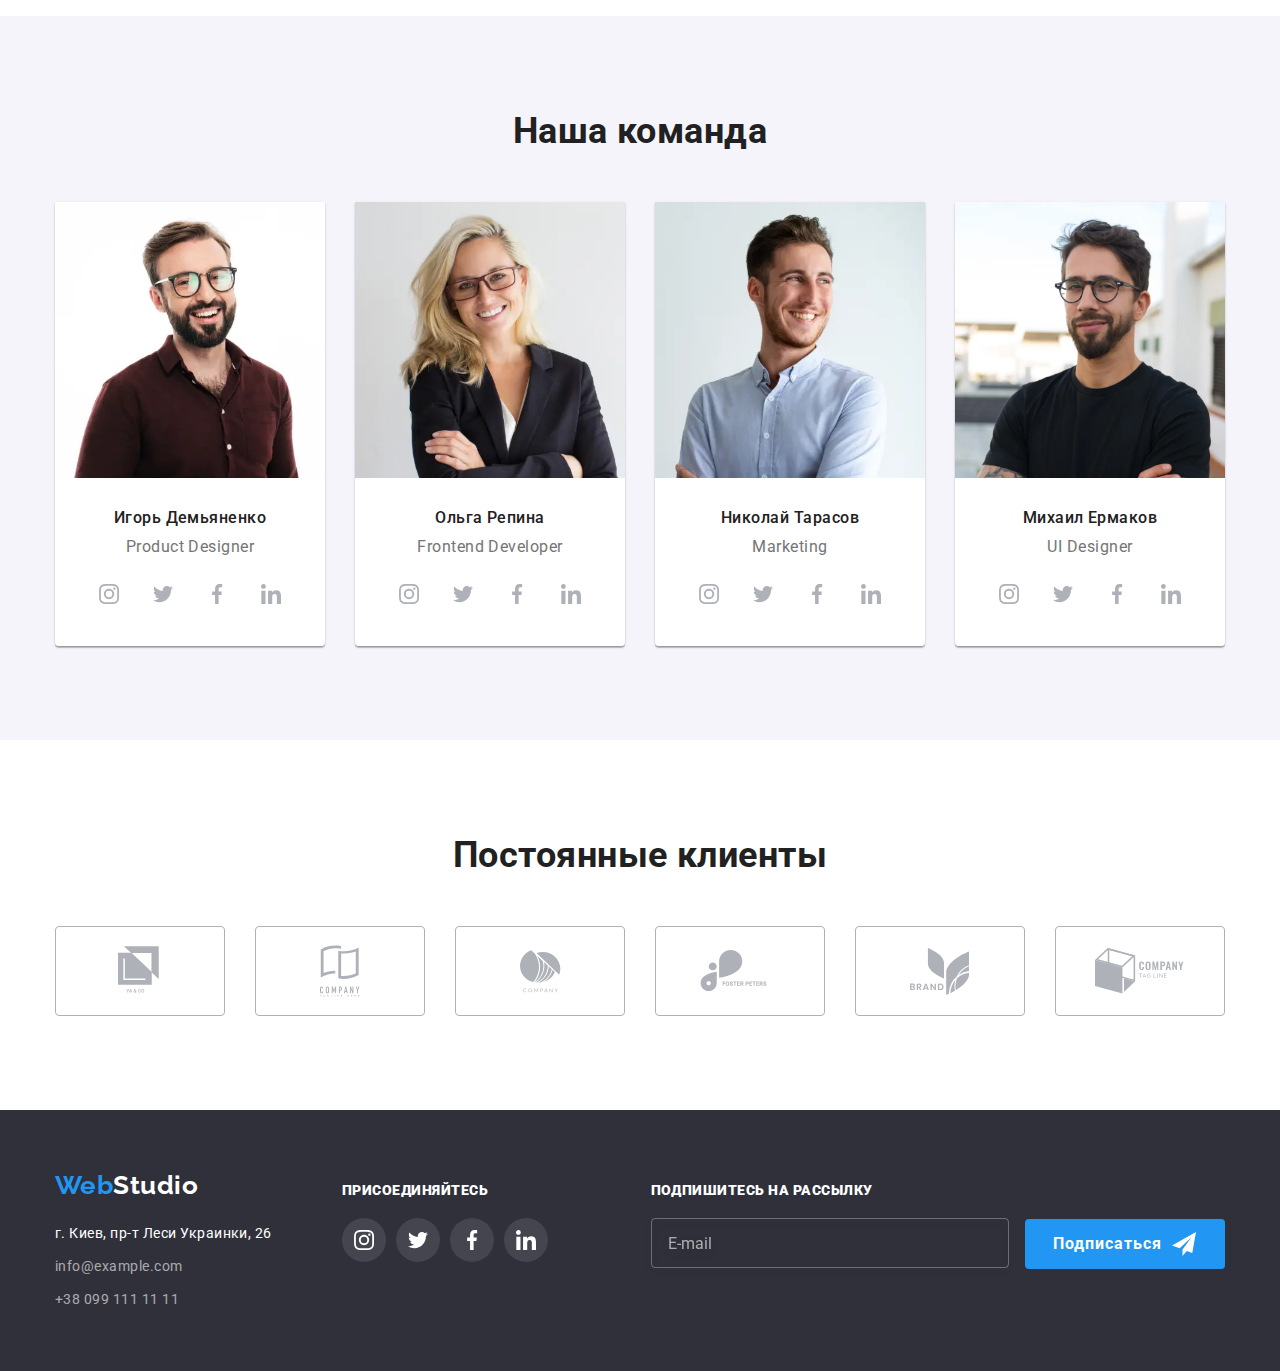
==== commit 38a5c221: "off menu js" ====
--- a/index.html
+++ b/index.html
@@ -609,7 +609,7 @@
   </div>
   <!-- End modal window -->
   <script src="./js/modal.js"></script>
-  <script src="./js/menu.js"></script>
+  <!-- <script src="./js/menu.js"></script> -->
 </body>
 
 </html>--- a/css/main.min.css
+++ b/css/main.min.css
@@ -1,2 +1,2 @@
-body{font-family:"Roboto",sans-serif;font-style:normal;letter-spacing:0.03em}.container,.button,.hero-title{margin:0 auto}.visually-hidden{position:absolute;width:1px;height:1px;margin:-1px;border:0;padding:0;white-space:nowrap;clip-path:inset(100%);clip:rect(0 0 0 0);overflow:hidden}*,*::before,*::after{margin:0;padding:0}body{font-family:"Roboto",sans-serif}body.modal-open{overflow:hidden}img{display:block;max-width:100%;height:auto}.list{list-style:none}.link{text-decoration:none}.address{font-style:normal}.section{padding:60px 0;background-color:#fff}@media screen and (min-width: 1200px){.section{padding:94px 0}}.container{width:100%;padding:0 15px}@media screen and (min-width: 480px){.container{width:480px}}@media screen and (min-width: 768px){.container{width:768px}}@media screen and (min-width: 1200px){.container{width:1200px}}.logo{font-family:"Raleway",sans-serif;font-weight:700;font-size:24px;line-height:1.16667;color:#2196f3;text-decoration:none}@media screen and (min-width: 1200px){.logo{font-weight:700;font-size:26px;line-height:1.19231}}.logo-header{color:#000000}.logo-footer{color:#fff}.title{font-weight:700;font-size:28px;line-height:1.17857;text-align:center;color:#212121;margin-bottom:30px}@media screen and (min-width: 1200px){.title{font-weight:700;font-size:36px;line-height:1.16667;margin-bottom:50px}}.button{display:block;background-color:#2196f3;font-weight:700;font-size:16px;line-height:1.875;letter-spacing:0.06em;padding:10px 32px;border-radius:4px;border:none;color:#fff;cursor:pointer}.header{position:relative;border-bottom:1px solid #ececec;background-color:#fff}.header .logo{display:block;margin-top:auto;margin-bottom:auto}.menu-button{display:inline-flex;margin-left:auto;border:none;background-color:transparent}@media screen and (min-width: 768px){.menu-button{display:none}}.menu-button .icon-close-menu{display:none}.menu-button.is-open .icon-close-menu{display:block}.menu-button.is-open .icon-open-menu{display:none}.menu-container{background-color:#fff}@media screen and (max-width: 767px){.menu-container{display:none;position:absolute;top:100%;left:0;width:100%}.menu-container.is-open{display:block}}@media screen and (min-width: 768px){.menu-container{display:flex;justify-content:space-between;flex-grow:1}}.site-nav{display:flex}.site-nav .link{display:block;padding-top:32px;color:#212121;font-weight:500;font-size:14px;line-height:1.14286;letter-spacing:0.02em;transition:color 250ms cubic-bezier(0.4, 0, 0.2, 1)}.site-nav .link.current{color:#2196f3}.site-nav .link.not-current{padding-bottom:32px}.site-nav .link:hover,.site-nav .link:focus{color:#2196f3}.list-nav{display:flex}.list-nav .current::after{content:"";display:block;height:4px;width:100%;margin-top:28px;background-color:#2196f3;border-radius:2px}.list-nav .item:not(:last-child){margin-right:50px}.address-list{display:flex;margin-left:auto}.address-list .item:not(:first-child){margin-left:50px}.address-list .link{display:flex;align-items:center;padding-top:20px;padding-bottom:20px;color:#757575;font-weight:500;font-size:14px;line-height:1.14286;letter-spacing:0.02em;transition:color 250ms cubic-bezier(0.4, 0, 0.2, 1)}.address-list .link:hover,.address-list .link:focus{color:#2196f3}.header-icon{margin-right:10px;fill:currentColor}.hero{padding:118px 0;background-color:#2f303a;background-repeat:no-repeat;background-size:cover}@media screen and (max-width: 767px){.hero{background-image:linear-gradient(rgba(47,48,58,0.4), rgba(47,48,58,0.4)),url(../images/hero/mobile-hero-bg.jpg)}}@media screen and (min-device-pixel-ratio: 2) and (min-width: 320px), screen and (min-resolution: 192dpi) and (min-width: 320px), screen and (min-resolution: 2dppx) and (min-width: 320px){.hero{background-image:linear-gradient(rgba(47,48,58,0.4), rgba(47,48,58,0.4)),url(../images/hero/mobile-hero-bg@2x.jpg)}}@media screen and (min-width: 768px){.hero{background-image:linear-gradient(rgba(47,48,58,0.4), rgba(47,48,58,0.4)),url(../images/hero/tablet-hero-bg.jpg)}}@media screen and (min-device-pixel-ratio: 2) and (min-width: 768px), screen and (min-resolution: 192dpi) and (min-width: 768px), screen and (min-resolution: 2dppx) and (min-width: 768px){.hero{background-image:linear-gradient(rgba(47,48,58,0.4), rgba(47,48,58,0.4)),url(../images/hero/tablet-hero-bg@2x.jpg)}}@media screen and (min-width: 1200px){.hero{padding:200px 0;background-image:linear-gradient(rgba(47,48,58,0.4), rgba(47,48,58,0.4)),url(../images/hero/desktop-hero-bg.jpg)}}@media screen and (min-device-pixel-ratio: 2) and (min-width: 1200px), screen and (min-resolution: 192dpi) and (min-width: 1200px), screen and (min-resolution: 2dppx) and (min-width: 1200px){.hero{background-image:linear-gradient(rgba(47,48,58,0.4), rgba(47,48,58,0.4)),url(../images/hero/desktop-hero-bg@2x.jpg)}}.hero-title{margin-bottom:30px;max-width:360px;font-weight:900;font-size:26px;line-height:1.61538;text-align:center;letter-spacing:0.06em;text-transform:uppercase;color:#fff}@media screen and (min-width: 1200px){.hero-title{max-width:696px;font-weight:900;font-size:44px;line-height:1.36364}}.features-subtitle{margin-bottom:10px;font-weight:700;font-size:14px;line-height:1.14286;text-transform:uppercase;color:#212121}@media screen and (max-width: 767px){.features-subtitle{text-align:center}}.features-idea{font-weight:400;font-size:14px;line-height:1.71429;color:#757575}@media screen and (min-width: 768px){.features-list{display:flex;flex-wrap:wrap}}@media screen and (min-width: 768px){.features-list .item{flex-basis:calc(100% / 2 - 15px)}}@media screen and (min-width: 1200px){.features-list .item{max-width:270px}}@media screen and (min-width: 768px) and (max-width: 1199px){.features-list .item:nth-child(-n+2){margin-bottom:30px}}@media screen and (min-width: 768px) and (max-width: 1199px){.features-list .item:nth-child(2n+1){margin-right:30px}}@media screen and (max-width: 767px){.features-list .item:not(:last-child){margin-bottom:30px}}@media screen and (min-width: 1200px){.features-list .item:not(:last-child){margin-right:30px}}.features-item::before{content:"";display:block;height:120px;margin-bottom:30px;background-color:#f5f4fa;background-repeat:no-repeat}.features-item:nth-child(1)::before{background-image:url(../images/features/feature1.svg);background-position:center center}.features-item:nth-child(2)::before{background-image:url(../images/features/feature2.svg);background-position:center center}.features-item:nth-child(3)::before{background-image:url(../images/features/feature3.svg);background-position:center center}.features-item:nth-child(4)::before{background-image:url(../images/features/feature4.svg);background-position:center center}@media screen and (min-width: 1200px){.features{padding-bottom:47px}}@media screen and (max-width: 1199px){.works{display:none}}@media screen and (min-width: 1200px){.works{padding-top:47px}.works-list{display:flex;justify-content:center}.works-list .item{position:relative}.works-list .item:not(:last-child){margin-right:30px}.works-wrapper{position:absolute;pointer-events:none;padding:27px 80px;left:0;bottom:0;width:370px;height:70px;background-color:rgba(47,48,58,0.8)}.works-subtitle{font-weight:700;font-size:14px;line-height:1.14286;color:#fff;text-transform:uppercase}}.team{background-color:#f5f4fa}@media screen and (min-width: 768px){.team-list{display:flex;flex-wrap:wrap}}.team-item{border-bottom-left-radius:4px;border-bottom-right-radius:4px;box-shadow:0px 1px 3px rgba(0,0,0,0.12),0px 1px 1px rgba(0,0,0,0.14),0px 2px 1px rgba(0,0,0,0.2)}@media screen and (min-width: 768px){.team-item{flex-basis:calc(100% / 2 - 15px)}}@media screen and (min-width: 1200px){.team-item{max-width:270px}}@media screen and (min-width: 768px) and (max-width: 1199px){.team-item:nth-child(-n+2){margin-bottom:30px}}@media screen and (min-width: 768px) and (max-width: 1199px){.team-item:nth-child(2n+1){margin-right:30px}}@media screen and (max-width: 767px){.team-item:not(:last-child){margin-bottom:30px}}@media screen and (min-width: 1200px){.team-item:not(:last-child){margin-right:30px}}.team-card{padding:30px 38px 24px;background-color:#fff;text-align:center;border-bottom-left-radius:4px;border-bottom-right-radius:4px}@media screen and (min-width: 480px) and (max-width: 767px){.team-card{padding:30px 122px 24px}}@media screen and (min-width: 768px){.team-card{padding:30px 74px 24px}}@media screen and (min-width: 1200px){.team-card{padding:30px 32px}}.team-subtitle{margin-bottom:10px;font-weight:500;font-size:16px;line-height:1.1875;color:#212121}.team-position{margin-bottom:16px;font-weight:400;font-size:16px;line-height:1.1875;color:#757575}.social-list{display:flex;align-items:center;justify-content:center}.social-item:not(:last-child){margin-right:10px}.social-link{display:flex;align-items:center;justify-content:center;width:44px;height:44px;background:#fff;border-radius:50%;color:#afb1b8;transition:background-color 250ms cubic-bezier(0.4, 0, 0.2, 1),color 250ms cubic-bezier(0.4, 0, 0.2, 1)}.social-link:hover,.social-link:focus{color:#fff;background-color:#2196f3}.team-svg{width:20px;height:20px;fill:currentColor}.clients-list{display:flex;flex-wrap:wrap;justify-content:center}@media screen and (max-width: 767px){.clients-list .item{flex-basis:calc(100% / 2 - 15px)}}@media screen and (min-width: 768px){.clients-list .item{flex-basis:calc(100% / 3 - 20px)}}@media screen and (min-width: 1200px){.clients-list .item{flex-basis:calc(100% / 6 - 25px)}}@media screen and (max-width: 767px){.clients-list .item:nth-child(-n+4){margin-bottom:30px}}@media screen and (max-width: 767px){.clients-list .item:nth-child(2n+1){margin-right:30px}}@media screen and (min-width: 768px) and (max-width: 1199px){.clients-list .item:nth-child(-n+3){margin-bottom:30px}}@media screen and (min-width: 768px) and (max-width: 1199px){.clients-list .item:nth-child(2){margin-left:30px;margin-right:30px}}@media screen and (min-width: 768px) and (max-width: 1199px){.clients-list .item:nth-child(5){margin-left:30px;margin-right:30px}}@media screen and (min-width: 1200px){.clients-list .item:not(:last-child){margin-right:30px}}.link-clients{display:flex;align-items:center;justify-content:center;height:90px;border:1px solid #afb1b8;border-radius:4px;color:#afb1b8;transition:background-color 250ms cubic-bezier(0.4, 0, 0.2, 1),color 250ms cubic-bezier(0.4, 0, 0.2, 1)}.link-clients:hover,.link-clients:focus{border-color:#2196f3;color:#2196f3}.client-svg{fill:currentColor}.footer{background-color:#2f303a;padding:60px 0}@media screen and (min-width: 1200px){.footer .container{display:flex;justify-content:space-between}}.footer .logo{display:block;margin-bottom:20px}.footer .item:not(:last-child){margin-bottom:8px}@media screen and (min-width: 1200px){.footer .item:not(:last-child){margin-bottom:9px}}.footer .link{font-weight:400;font-size:14px;line-height:1.71429;color:rgba(255,255,255,0.6)}.footer .map{color:#fff}@media screen and (max-width: 1199px){.footer-address{text-align:center;margin-bottom:60px}}@media screen and (min-width: 768px) and (max-width: 1199px){.footer-address{margin-left:60px}}@media screen and (min-width: 1200px){.footer-address{margin-right:70px}}.footer-subtitle{display:block;margin-bottom:20px;text-transform:uppercase;font-weight:700;font-size:14px;line-height:1.14286;color:#fff}.footer-list{display:flex;justify-content:center}@media screen and (max-width: 767px){.footer-social-list{text-align:center;margin-bottom:60px}}@media screen and (min-width: 768px) and (max-width: 1199px){.footer-social-list{text-align:center;margin-top:5px;margin-right:74px}}@media screen and (min-width: 1200px){.footer-social-list{margin-top:12px}}.footer-social-list .item:not(:last-child){margin-right:10px}.footer-social-link{display:flex;align-items:center;justify-content:center;width:44px;height:44px;background:rgba(255,255,255,0.1);border-radius:50%;transition:background-color 250ms cubic-bezier(0.4, 0, 0.2, 1)}.footer-social-link:hover,.footer-social-link:focus{background-color:#2196f3}.footer-link-svg{width:20px;height:20px;fill:#fff}@media screen and (max-width: 1199px){.footer-form{text-align:center}}@media screen and (min-width: 1200px){.footer-form{margin-top:12px}}@media screen and (min-width: 768px){.footer-wrap{display:flex}}@media screen and (min-width: 768px) and (max-width: 1199px){.footer-wrap{justify-content:space-between}}.footer-wrapper .form-input{height:50px;padding:15px 16px;background-color:transparent;border:1px solid rgba(255,255,255,0.3);filter:drop-shadow(0px 4px 4px rgba(0,0,0,0.15));border-radius:4px;color:#fff}@media screen and (max-width: 767px){.footer-wrapper .form-input{width:100%}}@media screen and (max-width: 1199px){.footer-wrapper .form-input{margin-bottom:20px}}@media screen and (min-width: 768px) and (max-width: 1199px){.footer-wrapper .form-input{width:450px}}@media screen and (min-width: 1200px){.footer-wrapper .form-input{width:358px;margin-right:12px}}.footer-wrapper .form-input::placeholder{color:rgba(255,255,255,0.6)}.footer-wrapper .form-input:focus{background-color:transparent;border:1px solid rgba(255,255,255,0.3);filter:drop-shadow(0px 4px 4px rgba(0,0,0,0.15));border-radius:4px;color:#fff}.footer-wrapper .button{width:200px;align-items:center;padding:10px 28px}@media screen and (max-width: 1199px){.footer-wrapper .button{display:flex}}@media screen and (min-width: 1200px){.footer-wrapper .button{display:inline-flex}}.footer-wrapper .button::after{content:"";width:24px;height:24px;background-image:url(../images/footer/icon-send.svg);background-repeat:no-repeat;margin-left:10px}.backdrop{position:fixed;top:0;left:0;right:0;bottom:0;background-color:rgba(0,0,0,0.2);overflow-y:scroll;opacity:1;transition:background-color 750ms cubic-bezier(0.4, 0, 0.2, 1),opacity 750ms cubic-bezier(0.4, 0, 0.2, 1)}.backdrop.is-hidden{background-color:rgba(33,150,243,0.9);opacity:0;pointer-events:none}.backdrop.is-hidden .modal{transform:translate(-50%, -50%) scale(0)}.modal{position:absolute;top:0;left:0;padding:40px;background-color:#fff;transition:transform 500ms cubic-bezier(0.4, 0, 0.2, 1)}@media screen and (max-width: 767px){.modal{width:100%}}@media screen and (min-width: 768px){.modal{top:50%;left:50%;transform:translate(-50%, -50%) scale(1);max-width:450px;max-height:609px}}@media screen and (min-width: 1200px){.modal{min-width:528px;min-height:581px}}.modal .title{text-align:center;color:#212121}@media screen and (max-width: 1199px){.modal .title{font-weight:700;font-size:20px;line-height:1.5}}@media screen and (min-width: 1200px){.modal .title{font-weight:700;font-size:20px;line-height:1.15}}.modal .item:not(:last-child){position:relative;margin-bottom:10px}.modal .item:last-child{margin-bottom:20px}.modal .button{margin-top:30px;cursor:pointer}.close-button{position:absolute;top:8px;right:8px;width:30px;height:30px;background-color:#fff;border:1px solid rgba(0,0,0,0.1);border-radius:50%;cursor:pointer}.close-button:hover .close-modal-svg,.close-button:focus .close-modal-svg{fill:#2196f3;transform:translate(-50%, -50%) scale(1.5)}.close-modal-svg{position:absolute;top:50%;left:50%;transform:translate(-50%, -50%) scale(1);height:11px;width:11px;fill:#212121;transition:fill 250ms cubic-bezier(0.4, 0, 0.2, 1),transform 250ms cubic-bezier(0.4, 0, 0.2, 1)}.input-wrapper{position:relative;display:block}.form-svg{position:absolute;top:50%;left:12px;transform:translateY(-50%);width:18px;height:18px;color:transparent}.label{display:block;font-weight:400;font-size:12px;line-height:1.16667;letter-spacing:0.01em;color:#757575;transition:fill 250ms cubic-bezier(0.4, 0, 0.2, 1)}.label:focus-within{fill:#2196f3}.input{display:block;height:40px;border:1px solid rgba(33,33,33,0.2);border-radius:4px;padding-left:42px;padding-top:12px;padding-right:12px;padding-bottom:12px;outline:none;margin-top:4px;transition:border-color 250ms cubic-bezier(0.4, 0, 0.2, 1)}@media screen and (max-width: 767px){.input{width:100%}}@media screen and (min-width: 768px){.input{width:370px}}@media screen and (min-width: 1200px){.input{width:448px}}.input:focus{outline:none;border-color:#2196f3}.input-area{height:120px;resize:none;padding:12px 16px}@media screen and (max-width: 767px){.input-area{width:100%}}@media screen and (min-width: 768px){.input-area{width:370px}}@media screen and (min-width: 1200px){.input-area{width:448px}}.input-area::placeholder{color:rgba(117,117,117,0.5)}.checkbox{display:inline-flex;content:"";width:16px;height:15px;border:2px solid #212121;border-radius:4px;transition:background-color 250ms cubic-bezier(0.4, 0, 0.2, 1),border-color 250ms cubic-bezier(0.4, 0, 0.2, 1),outline 250ms cubic-bezier(0.4, 0, 0.2, 1)}.checkbox-hidden:focus+.checkbox{outline:2px solid #2196f3;border:none}.checkbox-hidden:checked+.checkbox{background-color:#2196f3;background-image:url(..//images/modal_window/ok.svg);background-repeat:no-repeat;background-position:center center;background-size:contain;background-origin:border-box;border-color:#2196f3;outline:none}.label-policy{align-items:center;color:#757575}@media screen and (max-width: 1199px){.label-policy{font-weight:400;font-size:12px;line-height:1.16667}}@media screen and (min-width: 1200px){.label-policy{font-weight:400;font-size:14px;line-height:1.71429}}.policy{color:#2196f3}@media screen and (max-width: 1199px){.policy{font-weight:400;font-size:12px;line-height:1.16667}}@media screen and (min-width: 1200px){.policy{font-weight:400;font-size:14px;line-height:1.71429}}
+body{font-family:"Roboto",sans-serif;font-style:normal;letter-spacing:0.03em}.container,.button,.hero-title{margin:0 auto}.visually-hidden{position:absolute;width:1px;height:1px;margin:-1px;border:0;padding:0;white-space:nowrap;clip-path:inset(100%);clip:rect(0 0 0 0);overflow:hidden}*,*::before,*::after{margin:0;padding:0}body{font-family:"Roboto",sans-serif}body.modal-open{overflow:hidden}img{display:block;max-width:100%;height:auto}.list{list-style:none}.link{text-decoration:none}.address{font-style:normal}.section{padding:60px 0;background-color:#fff}@media screen and (min-width: 1200px){.section{padding:94px 0}}.container{width:100%;padding:0 15px}@media screen and (min-width: 480px){.container{width:480px}}@media screen and (min-width: 768px){.container{width:768px}}@media screen and (min-width: 1200px){.container{width:1200px}}.logo{font-family:"Raleway",sans-serif;font-weight:700;font-size:24px;line-height:1.16667;color:#2196f3;text-decoration:none}@media screen and (min-width: 1200px){.logo{font-weight:700;font-size:26px;line-height:1.19231}}.logo-header{color:#000000}.logo-footer{color:#fff}.title{font-weight:700;font-size:28px;line-height:1.17857;text-align:center;color:#212121;margin-bottom:30px}@media screen and (min-width: 1200px){.title{font-weight:700;font-size:36px;line-height:1.16667;margin-bottom:50px}}.button{display:block;background-color:#2196f3;font-weight:700;font-size:16px;line-height:1.875;letter-spacing:0.06em;padding:10px 32px;border-radius:4px;border:none;color:#fff;cursor:pointer}.header{position:relative;border-bottom:1px solid #ececec;background-color:#fff}@media screen and (max-width: 767px){.header .logo{padding-top:16px;padding-bottom:16px}}@media screen and (min-width: 768px) and (max-width: 1199px){.header .logo{padding-top:26px;padding-bottom:26px;margin-right:88px}}@media screen and (min-width: 1200px){.header .logo{padding-top:24px;padding-bottom:25px;margin-right:93px}}.menu-button{display:block;margin-left:auto;outline:none;border:none;background-color:transparent}@media screen and (min-width: 768px){.menu-button{display:none}}.menu-button .icon-close-menu{display:none}.menu-button.is-open .icon-close-menu{display:block}.menu-button.is-open .icon-open-menu{display:none}.menu-container{background-color:#fff}@media screen and (max-width: 479px){.menu-container{padding:20px 46px}}@media screen and (min-width: 480px) and (max-width: 767px){.menu-container{padding:60px 140px}}@media screen and (max-width: 767px){.menu-container{display:none;position:absolute;top:100%;left:0;width:100%}.menu-container.is-open{display:block}}@media screen and (min-width: 768px){.menu-container{display:flex;justify-content:space-between;flex-grow:1}}.site-nav{display:flex}.site-nav .link{display:block;color:#212121;letter-spacing:0.02em;transition:color 250ms cubic-bezier(0.4, 0, 0.2, 1)}@media screen and (max-width: 767px){.site-nav .link{font-weight:500;font-size:18px;line-height:1.16667}}@media screen and (min-width: 768px){.site-nav .link{font-weight:500;font-size:14px;line-height:1.14286;padding-top:32px}}.site-nav .link.current{color:#2196f3}@media screen and (min-width: 768px){.site-nav .link.not-current{padding-bottom:32px}}.site-nav .link:hover,.site-nav .link:focus{color:#2196f3}@media screen and (max-width: 767px){.list-nav{text-align:center}}@media screen and (min-width: 768px){.list-nav{display:flex}}.list-nav .current::after{content:"";display:inline-block;height:4px;width:100%;background-color:#2196f3;border-radius:2px}@media screen and (min-width: 768px){.list-nav .current::after{margin-top:28px}}@media screen and (min-width: 768px){.list-nav .item:not(:last-child){margin-right:50px}}@media screen and (min-width: 768px){.list-nav .address-list{display:flex;margin-left:auto}}.list-nav .address-list .item:not(:first-child){margin-left:50px}.list-nav .address-list .link{display:flex;align-items:center;padding-top:20px;padding-bottom:20px;color:#757575;font-weight:500;font-size:14px;line-height:1.14286;letter-spacing:0.02em;transition:color 250ms cubic-bezier(0.4, 0, 0.2, 1)}.list-nav .address-list .link:hover,.list-nav .address-list .link:focus{color:#2196f3}.header-icon{margin-right:10px;fill:currentColor}.hero{padding:118px 0;background-color:#2f303a;background-repeat:no-repeat;background-size:cover}@media screen and (max-width: 767px){.hero{background-image:linear-gradient(rgba(47,48,58,0.4), rgba(47,48,58,0.4)),url(../images/hero/mobile-hero-bg.jpg)}}@media screen and (min-device-pixel-ratio: 2) and (min-width: 320px), screen and (min-resolution: 192dpi) and (min-width: 320px), screen and (min-resolution: 2dppx) and (min-width: 320px){.hero{background-image:linear-gradient(rgba(47,48,58,0.4), rgba(47,48,58,0.4)),url(../images/hero/mobile-hero-bg@2x.jpg)}}@media screen and (min-width: 768px){.hero{background-image:linear-gradient(rgba(47,48,58,0.4), rgba(47,48,58,0.4)),url(../images/hero/tablet-hero-bg.jpg)}}@media screen and (min-device-pixel-ratio: 2) and (min-width: 768px), screen and (min-resolution: 192dpi) and (min-width: 768px), screen and (min-resolution: 2dppx) and (min-width: 768px){.hero{background-image:linear-gradient(rgba(47,48,58,0.4), rgba(47,48,58,0.4)),url(../images/hero/tablet-hero-bg@2x.jpg)}}@media screen and (min-width: 1200px){.hero{padding:200px 0;background-image:linear-gradient(rgba(47,48,58,0.4), rgba(47,48,58,0.4)),url(../images/hero/desktop-hero-bg.jpg)}}@media screen and (min-device-pixel-ratio: 2) and (min-width: 1200px), screen and (min-resolution: 192dpi) and (min-width: 1200px), screen and (min-resolution: 2dppx) and (min-width: 1200px){.hero{background-image:linear-gradient(rgba(47,48,58,0.4), rgba(47,48,58,0.4)),url(../images/hero/desktop-hero-bg@2x.jpg)}}.hero-title{margin-bottom:30px;max-width:360px;font-weight:900;font-size:26px;line-height:1.61538;text-align:center;letter-spacing:0.06em;text-transform:uppercase;color:#fff}@media screen and (min-width: 1200px){.hero-title{max-width:696px;font-weight:900;font-size:44px;line-height:1.36364}}.features-subtitle{margin-bottom:10px;font-weight:700;font-size:14px;line-height:1.14286;text-transform:uppercase;color:#212121}@media screen and (max-width: 767px){.features-subtitle{text-align:center}}.features-idea{font-weight:400;font-size:14px;line-height:1.71429;color:#757575}@media screen and (min-width: 768px){.features-list{display:flex;flex-wrap:wrap}}@media screen and (min-width: 768px){.features-list .item{flex-basis:calc(100% / 2 - 15px)}}@media screen and (min-width: 1200px){.features-list .item{max-width:270px}}@media screen and (min-width: 768px) and (max-width: 1199px){.features-list .item:nth-child(-n+2){margin-bottom:30px}}@media screen and (min-width: 768px) and (max-width: 1199px){.features-list .item:nth-child(2n+1){margin-right:30px}}@media screen and (max-width: 767px){.features-list .item:not(:last-child){margin-bottom:30px}}@media screen and (min-width: 1200px){.features-list .item:not(:last-child){margin-right:30px}}.features-item::before{content:"";display:block;height:120px;margin-bottom:30px;background-color:#f5f4fa;background-repeat:no-repeat}.features-item:nth-child(1)::before{background-image:url(../images/features/feature1.svg);background-position:center center}.features-item:nth-child(2)::before{background-image:url(../images/features/feature2.svg);background-position:center center}.features-item:nth-child(3)::before{background-image:url(../images/features/feature3.svg);background-position:center center}.features-item:nth-child(4)::before{background-image:url(../images/features/feature4.svg);background-position:center center}@media screen and (min-width: 1200px){.features{padding-bottom:47px}}@media screen and (max-width: 1199px){.works{display:none}}@media screen and (min-width: 1200px){.works{padding-top:47px}.works-list{display:flex;justify-content:center}.works-list .item{position:relative}.works-list .item:not(:last-child){margin-right:30px}.works-wrapper{position:absolute;pointer-events:none;padding:27px 80px;left:0;bottom:0;width:370px;height:70px;background-color:rgba(47,48,58,0.8)}.works-subtitle{font-weight:700;font-size:14px;line-height:1.14286;color:#fff;text-transform:uppercase}}.team{background-color:#f5f4fa}@media screen and (min-width: 768px){.team-list{display:flex;flex-wrap:wrap}}.team-item{border-bottom-left-radius:4px;border-bottom-right-radius:4px;box-shadow:0px 1px 3px rgba(0,0,0,0.12),0px 1px 1px rgba(0,0,0,0.14),0px 2px 1px rgba(0,0,0,0.2)}@media screen and (min-width: 768px){.team-item{flex-basis:calc(100% / 2 - 15px)}}@media screen and (min-width: 1200px){.team-item{max-width:270px}}@media screen and (min-width: 768px) and (max-width: 1199px){.team-item:nth-child(-n+2){margin-bottom:30px}}@media screen and (min-width: 768px) and (max-width: 1199px){.team-item:nth-child(2n+1){margin-right:30px}}@media screen and (max-width: 767px){.team-item:not(:last-child){margin-bottom:30px}}@media screen and (min-width: 1200px){.team-item:not(:last-child){margin-right:30px}}.team-card{padding:30px 38px 24px;background-color:#fff;text-align:center;border-bottom-left-radius:4px;border-bottom-right-radius:4px}@media screen and (min-width: 480px) and (max-width: 767px){.team-card{padding:30px 122px 24px}}@media screen and (min-width: 768px){.team-card{padding:30px 74px 24px}}@media screen and (min-width: 1200px){.team-card{padding:30px 32px}}.team-subtitle{margin-bottom:10px;font-weight:500;font-size:16px;line-height:1.1875;color:#212121}.team-position{margin-bottom:16px;font-weight:400;font-size:16px;line-height:1.1875;color:#757575}.social-list{display:flex;align-items:center;justify-content:center}.social-item:not(:last-child){margin-right:10px}.social-link{display:flex;align-items:center;justify-content:center;width:44px;height:44px;background:#fff;border-radius:50%;color:#afb1b8;transition:background-color 250ms cubic-bezier(0.4, 0, 0.2, 1),color 250ms cubic-bezier(0.4, 0, 0.2, 1)}.social-link:hover,.social-link:focus{color:#fff;background-color:#2196f3}.team-svg{width:20px;height:20px;fill:currentColor}.clients-list{display:flex;flex-wrap:wrap;justify-content:center}@media screen and (max-width: 767px){.clients-list .item{flex-basis:calc(100% / 2 - 15px)}}@media screen and (min-width: 768px){.clients-list .item{flex-basis:calc(100% / 3 - 20px)}}@media screen and (min-width: 1200px){.clients-list .item{flex-basis:calc(100% / 6 - 25px)}}@media screen and (max-width: 767px){.clients-list .item:nth-child(-n+4){margin-bottom:30px}}@media screen and (max-width: 767px){.clients-list .item:nth-child(2n+1){margin-right:30px}}@media screen and (min-width: 768px) and (max-width: 1199px){.clients-list .item:nth-child(-n+3){margin-bottom:30px}}@media screen and (min-width: 768px) and (max-width: 1199px){.clients-list .item:nth-child(2){margin-left:30px;margin-right:30px}}@media screen and (min-width: 768px) and (max-width: 1199px){.clients-list .item:nth-child(5){margin-left:30px;margin-right:30px}}@media screen and (min-width: 1200px){.clients-list .item:not(:last-child){margin-right:30px}}.link-clients{display:flex;align-items:center;justify-content:center;height:90px;border:1px solid #afb1b8;border-radius:4px;color:#afb1b8;transition:background-color 250ms cubic-bezier(0.4, 0, 0.2, 1),color 250ms cubic-bezier(0.4, 0, 0.2, 1)}.link-clients:hover,.link-clients:focus{border-color:#2196f3;color:#2196f3}.client-svg{fill:currentColor}.footer{background-color:#2f303a;padding:60px 0}@media screen and (min-width: 1200px){.footer .container{display:flex;justify-content:space-between}}.footer .logo{display:block;margin-bottom:20px}.footer .item:not(:last-child){margin-bottom:8px}@media screen and (min-width: 1200px){.footer .item:not(:last-child){margin-bottom:9px}}.footer .link{font-weight:400;font-size:14px;line-height:1.71429;color:rgba(255,255,255,0.6)}.footer .map{color:#fff}@media screen and (max-width: 1199px){.footer-address{text-align:center;margin-bottom:60px}}@media screen and (min-width: 768px) and (max-width: 1199px){.footer-address{margin-left:60px}}@media screen and (min-width: 1200px){.footer-address{margin-right:70px}}.footer-subtitle{display:block;margin-bottom:20px;text-transform:uppercase;font-weight:700;font-size:14px;line-height:1.14286;color:#fff}.footer-list{display:flex;justify-content:center}@media screen and (max-width: 767px){.footer-social-list{text-align:center;margin-bottom:60px}}@media screen and (min-width: 768px) and (max-width: 1199px){.footer-social-list{text-align:center;margin-top:5px;margin-right:74px}}@media screen and (min-width: 1200px){.footer-social-list{margin-top:12px}}.footer-social-list .item:not(:last-child){margin-right:10px}.footer-social-link{display:flex;align-items:center;justify-content:center;width:44px;height:44px;background:rgba(255,255,255,0.1);border-radius:50%;transition:background-color 250ms cubic-bezier(0.4, 0, 0.2, 1)}.footer-social-link:hover,.footer-social-link:focus{background-color:#2196f3}.footer-link-svg{width:20px;height:20px;fill:#fff}@media screen and (max-width: 1199px){.footer-form{text-align:center}}@media screen and (min-width: 1200px){.footer-form{margin-top:12px}}@media screen and (min-width: 768px){.footer-wrap{display:flex}}@media screen and (min-width: 768px) and (max-width: 1199px){.footer-wrap{justify-content:space-between}}.footer-wrapper .form-input{height:50px;padding:15px 16px;background-color:transparent;border:1px solid rgba(255,255,255,0.3);filter:drop-shadow(0px 4px 4px rgba(0,0,0,0.15));border-radius:4px;color:#fff}@media screen and (max-width: 767px){.footer-wrapper .form-input{width:100%}}@media screen and (max-width: 1199px){.footer-wrapper .form-input{margin-bottom:20px}}@media screen and (min-width: 768px) and (max-width: 1199px){.footer-wrapper .form-input{width:450px}}@media screen and (min-width: 1200px){.footer-wrapper .form-input{width:358px;margin-right:12px}}.footer-wrapper .form-input::placeholder{color:rgba(255,255,255,0.6)}.footer-wrapper .form-input:focus{background-color:transparent;border:1px solid rgba(255,255,255,0.3);filter:drop-shadow(0px 4px 4px rgba(0,0,0,0.15));border-radius:4px;color:#fff}.footer-wrapper .button{width:200px;align-items:center;padding:10px 28px}@media screen and (max-width: 1199px){.footer-wrapper .button{display:flex}}@media screen and (min-width: 1200px){.footer-wrapper .button{display:inline-flex}}.footer-wrapper .button::after{content:"";width:24px;height:24px;background-image:url(../images/footer/icon-send.svg);background-repeat:no-repeat;margin-left:10px}.backdrop{position:fixed;top:0;left:0;right:0;bottom:0;background-color:rgba(0,0,0,0.2);overflow-y:scroll;opacity:1;transition:background-color 750ms cubic-bezier(0.4, 0, 0.2, 1),opacity 750ms cubic-bezier(0.4, 0, 0.2, 1)}.backdrop.is-hidden{background-color:rgba(33,150,243,0.9);opacity:0;pointer-events:none}.backdrop.is-hidden .modal{transform:translate(-50%, -50%) scale(0)}.modal{position:absolute;top:0;left:0;padding:40px;background-color:#fff;transition:transform 500ms cubic-bezier(0.4, 0, 0.2, 1)}@media screen and (max-width: 767px){.modal{width:100%}}@media screen and (min-width: 768px){.modal{top:50%;left:50%;transform:translate(-50%, -50%) scale(1);max-width:450px;max-height:609px}}@media screen and (min-width: 1200px){.modal{min-width:528px;min-height:581px}}.modal .title{text-align:center;color:#212121}@media screen and (max-width: 1199px){.modal .title{font-weight:700;font-size:20px;line-height:1.5}}@media screen and (min-width: 1200px){.modal .title{font-weight:700;font-size:20px;line-height:1.15}}.modal .item:not(:last-child){position:relative;margin-bottom:10px}.modal .item:last-child{margin-bottom:20px}.modal .button{margin-top:30px;cursor:pointer}.close-button{position:absolute;top:8px;right:8px;width:30px;height:30px;background-color:#fff;border:1px solid rgba(0,0,0,0.1);border-radius:50%;cursor:pointer}.close-button:hover .close-modal-svg,.close-button:focus .close-modal-svg{fill:#2196f3;transform:translate(-50%, -50%) scale(1.5)}.close-modal-svg{position:absolute;top:50%;left:50%;transform:translate(-50%, -50%) scale(1);height:11px;width:11px;fill:#212121;transition:fill 250ms cubic-bezier(0.4, 0, 0.2, 1),transform 250ms cubic-bezier(0.4, 0, 0.2, 1)}.input-wrapper{position:relative;display:block}.form-svg{position:absolute;top:50%;left:12px;transform:translateY(-50%);width:18px;height:18px;color:transparent}.label{display:block;font-weight:400;font-size:12px;line-height:1.16667;letter-spacing:0.01em;color:#757575;transition:fill 250ms cubic-bezier(0.4, 0, 0.2, 1)}.label:focus-within{fill:#2196f3}.input{display:block;height:40px;border:1px solid rgba(33,33,33,0.2);border-radius:4px;padding-left:42px;padding-top:12px;padding-right:12px;padding-bottom:12px;outline:none;margin-top:4px;transition:border-color 250ms cubic-bezier(0.4, 0, 0.2, 1)}@media screen and (max-width: 767px){.input{width:100%}}@media screen and (min-width: 768px){.input{width:370px}}@media screen and (min-width: 1200px){.input{width:448px}}.input:focus{outline:none;border-color:#2196f3}.input-area{height:120px;resize:none;padding:12px 16px}@media screen and (max-width: 767px){.input-area{width:100%}}@media screen and (min-width: 768px){.input-area{width:370px}}@media screen and (min-width: 1200px){.input-area{width:448px}}.input-area::placeholder{color:rgba(117,117,117,0.5)}.checkbox{display:inline-flex;content:"";width:16px;height:15px;border:2px solid #212121;border-radius:4px;transition:background-color 250ms cubic-bezier(0.4, 0, 0.2, 1),border-color 250ms cubic-bezier(0.4, 0, 0.2, 1),outline 250ms cubic-bezier(0.4, 0, 0.2, 1)}.checkbox-hidden:focus+.checkbox{outline:2px solid #2196f3;border:none}.checkbox-hidden:checked+.checkbox{background-color:#2196f3;background-image:url(..//images/modal_window/ok.svg);background-repeat:no-repeat;background-position:center center;background-size:contain;background-origin:border-box;border-color:#2196f3;outline:none}.label-policy{align-items:center;color:#757575}@media screen and (max-width: 1199px){.label-policy{font-weight:400;font-size:12px;line-height:1.16667}}@media screen and (min-width: 1200px){.label-policy{font-weight:400;font-size:14px;line-height:1.71429}}.policy{color:#2196f3}@media screen and (max-width: 1199px){.policy{font-weight:400;font-size:12px;line-height:1.16667}}@media screen and (min-width: 1200px){.policy{font-weight:400;font-size:14px;line-height:1.71429}}
 /*# sourceMappingURL=main.min.css.map */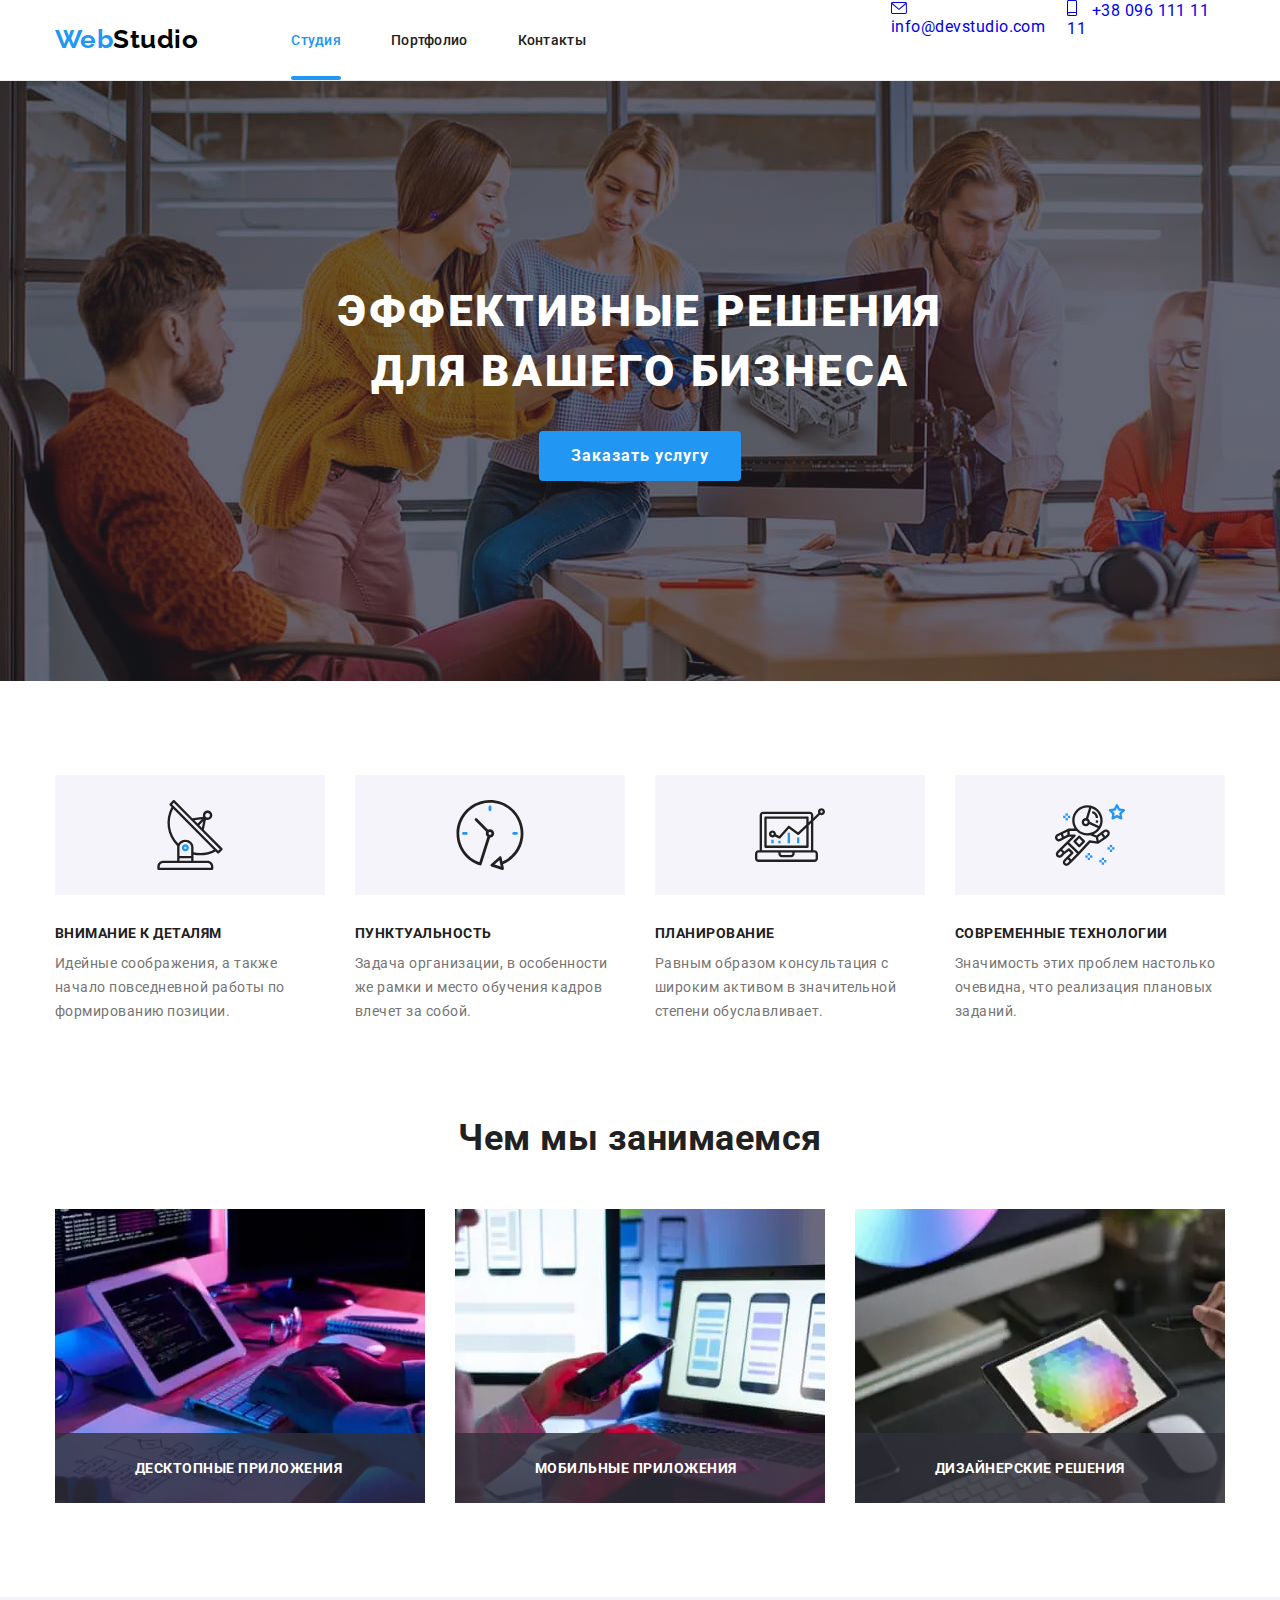
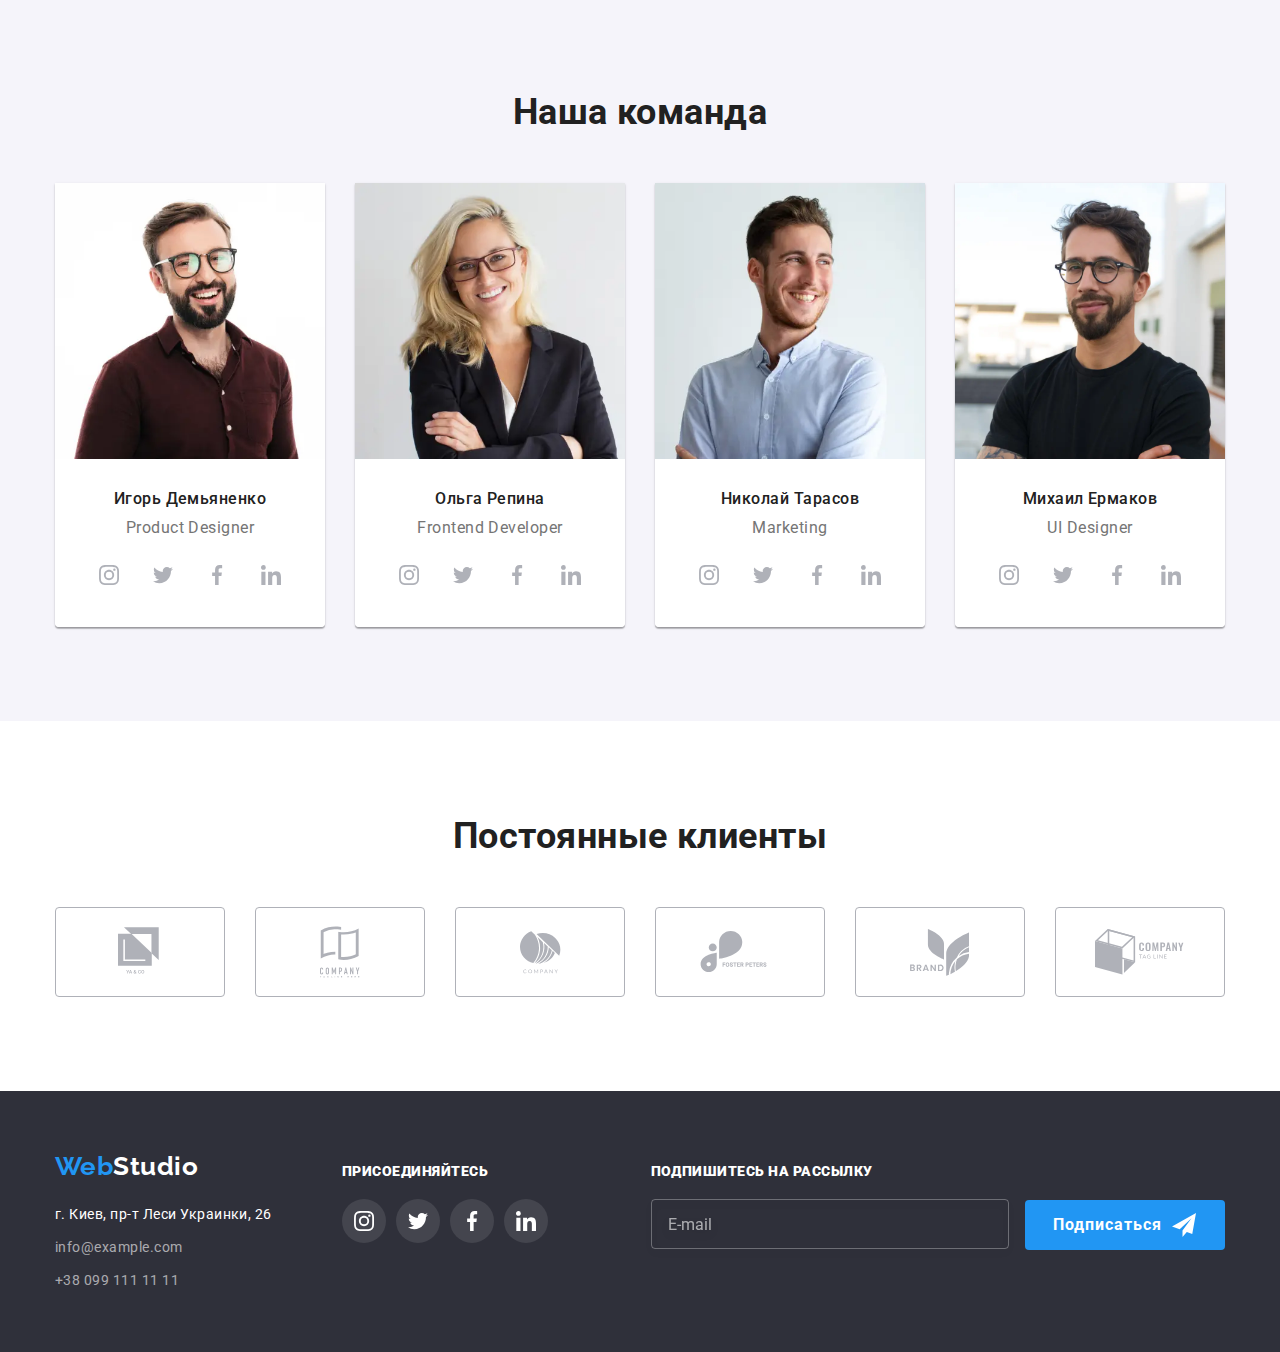
==== commit 0225463b: "some fix header" ====
--- a/index.html
+++ b/index.html
@@ -18,8 +18,7 @@
       <nav class="site-nav">
         <a class="logo" href="./index.html" aria-label="логотип вэб студии">Web<span
             class="logo-header">Studio</span></a>
-        <button type="button" class="menu-button" is-open aria-expanded="false" aria-controls="menu-container"
-          data-menu-button>
+        <button type="button" class="menu-button" aria-expanded="false" aria-controls="menu-container" data-menu-button>
           <svg width="40" height="40" aria-label="Переключатель мобильного меню">
             <use class="icon-close-menu" href="./images/sprite.svg#close-menu"></use>
             <use class="icon-open-menu" href="./images/sprite.svg#open-menu"></use>
@@ -609,7 +608,7 @@
   </div>
   <!-- End modal window -->
   <script src="./js/modal.js"></script>
-  <!-- <script src="./js/menu.js"></script> -->
+  <script src="./js/menu.js"></script>
 </body>
 
 </html>--- a/css/main.min.css
+++ b/css/main.min.css
@@ -1,2 +1,2 @@
-body{font-family:"Roboto",sans-serif;font-style:normal;letter-spacing:0.03em}.container,.button,.hero-title{margin:0 auto}.visually-hidden{position:absolute;width:1px;height:1px;margin:-1px;border:0;padding:0;white-space:nowrap;clip-path:inset(100%);clip:rect(0 0 0 0);overflow:hidden}*,*::before,*::after{margin:0;padding:0}body{font-family:"Roboto",sans-serif}body.modal-open{overflow:hidden}img{display:block;max-width:100%;height:auto}.list{list-style:none}.link{text-decoration:none}.address{font-style:normal}.section{padding:60px 0;background-color:#fff}@media screen and (min-width: 1200px){.section{padding:94px 0}}.container{width:100%;padding:0 15px}@media screen and (min-width: 480px){.container{width:480px}}@media screen and (min-width: 768px){.container{width:768px}}@media screen and (min-width: 1200px){.container{width:1200px}}.logo{font-family:"Raleway",sans-serif;font-weight:700;font-size:24px;line-height:1.16667;color:#2196f3;text-decoration:none}@media screen and (min-width: 1200px){.logo{font-weight:700;font-size:26px;line-height:1.19231}}.logo-header{color:#000000}.logo-footer{color:#fff}.title{font-weight:700;font-size:28px;line-height:1.17857;text-align:center;color:#212121;margin-bottom:30px}@media screen and (min-width: 1200px){.title{font-weight:700;font-size:36px;line-height:1.16667;margin-bottom:50px}}.button{display:block;background-color:#2196f3;font-weight:700;font-size:16px;line-height:1.875;letter-spacing:0.06em;padding:10px 32px;border-radius:4px;border:none;color:#fff;cursor:pointer}.header{position:relative;border-bottom:1px solid #ececec;background-color:#fff}@media screen and (max-width: 767px){.header .logo{padding-top:16px;padding-bottom:16px}}@media screen and (min-width: 768px) and (max-width: 1199px){.header .logo{padding-top:26px;padding-bottom:26px;margin-right:88px}}@media screen and (min-width: 1200px){.header .logo{padding-top:24px;padding-bottom:25px;margin-right:93px}}.menu-button{display:block;margin-left:auto;outline:none;border:none;background-color:transparent}@media screen and (min-width: 768px){.menu-button{display:none}}.menu-button .icon-close-menu{display:none}.menu-button.is-open .icon-close-menu{display:block}.menu-button.is-open .icon-open-menu{display:none}.menu-container{background-color:#fff}@media screen and (max-width: 479px){.menu-container{padding:20px 46px}}@media screen and (min-width: 480px) and (max-width: 767px){.menu-container{padding:60px 140px}}@media screen and (max-width: 767px){.menu-container{display:none;position:absolute;top:100%;left:0;width:100%}.menu-container.is-open{display:block}}@media screen and (min-width: 768px){.menu-container{display:flex;justify-content:space-between;flex-grow:1}}.site-nav{display:flex}.site-nav .link{display:block;color:#212121;letter-spacing:0.02em;transition:color 250ms cubic-bezier(0.4, 0, 0.2, 1)}@media screen and (max-width: 767px){.site-nav .link{font-weight:500;font-size:18px;line-height:1.16667}}@media screen and (min-width: 768px){.site-nav .link{font-weight:500;font-size:14px;line-height:1.14286;padding-top:32px}}.site-nav .link.current{color:#2196f3}@media screen and (min-width: 768px){.site-nav .link.not-current{padding-bottom:32px}}.site-nav .link:hover,.site-nav .link:focus{color:#2196f3}@media screen and (max-width: 767px){.list-nav{text-align:center}}@media screen and (min-width: 768px){.list-nav{display:flex}}.list-nav .current::after{content:"";display:inline-block;height:4px;width:100%;background-color:#2196f3;border-radius:2px}@media screen and (min-width: 768px){.list-nav .current::after{margin-top:28px}}@media screen and (min-width: 768px){.list-nav .item:not(:last-child){margin-right:50px}}@media screen and (min-width: 768px){.list-nav .address-list{display:flex;margin-left:auto}}.list-nav .address-list .item:not(:first-child){margin-left:50px}.list-nav .address-list .link{display:flex;align-items:center;padding-top:20px;padding-bottom:20px;color:#757575;font-weight:500;font-size:14px;line-height:1.14286;letter-spacing:0.02em;transition:color 250ms cubic-bezier(0.4, 0, 0.2, 1)}.list-nav .address-list .link:hover,.list-nav .address-list .link:focus{color:#2196f3}.header-icon{margin-right:10px;fill:currentColor}.hero{padding:118px 0;background-color:#2f303a;background-repeat:no-repeat;background-size:cover}@media screen and (max-width: 767px){.hero{background-image:linear-gradient(rgba(47,48,58,0.4), rgba(47,48,58,0.4)),url(../images/hero/mobile-hero-bg.jpg)}}@media screen and (min-device-pixel-ratio: 2) and (min-width: 320px), screen and (min-resolution: 192dpi) and (min-width: 320px), screen and (min-resolution: 2dppx) and (min-width: 320px){.hero{background-image:linear-gradient(rgba(47,48,58,0.4), rgba(47,48,58,0.4)),url(../images/hero/mobile-hero-bg@2x.jpg)}}@media screen and (min-width: 768px){.hero{background-image:linear-gradient(rgba(47,48,58,0.4), rgba(47,48,58,0.4)),url(../images/hero/tablet-hero-bg.jpg)}}@media screen and (min-device-pixel-ratio: 2) and (min-width: 768px), screen and (min-resolution: 192dpi) and (min-width: 768px), screen and (min-resolution: 2dppx) and (min-width: 768px){.hero{background-image:linear-gradient(rgba(47,48,58,0.4), rgba(47,48,58,0.4)),url(../images/hero/tablet-hero-bg@2x.jpg)}}@media screen and (min-width: 1200px){.hero{padding:200px 0;background-image:linear-gradient(rgba(47,48,58,0.4), rgba(47,48,58,0.4)),url(../images/hero/desktop-hero-bg.jpg)}}@media screen and (min-device-pixel-ratio: 2) and (min-width: 1200px), screen and (min-resolution: 192dpi) and (min-width: 1200px), screen and (min-resolution: 2dppx) and (min-width: 1200px){.hero{background-image:linear-gradient(rgba(47,48,58,0.4), rgba(47,48,58,0.4)),url(../images/hero/desktop-hero-bg@2x.jpg)}}.hero-title{margin-bottom:30px;max-width:360px;font-weight:900;font-size:26px;line-height:1.61538;text-align:center;letter-spacing:0.06em;text-transform:uppercase;color:#fff}@media screen and (min-width: 1200px){.hero-title{max-width:696px;font-weight:900;font-size:44px;line-height:1.36364}}.features-subtitle{margin-bottom:10px;font-weight:700;font-size:14px;line-height:1.14286;text-transform:uppercase;color:#212121}@media screen and (max-width: 767px){.features-subtitle{text-align:center}}.features-idea{font-weight:400;font-size:14px;line-height:1.71429;color:#757575}@media screen and (min-width: 768px){.features-list{display:flex;flex-wrap:wrap}}@media screen and (min-width: 768px){.features-list .item{flex-basis:calc(100% / 2 - 15px)}}@media screen and (min-width: 1200px){.features-list .item{max-width:270px}}@media screen and (min-width: 768px) and (max-width: 1199px){.features-list .item:nth-child(-n+2){margin-bottom:30px}}@media screen and (min-width: 768px) and (max-width: 1199px){.features-list .item:nth-child(2n+1){margin-right:30px}}@media screen and (max-width: 767px){.features-list .item:not(:last-child){margin-bottom:30px}}@media screen and (min-width: 1200px){.features-list .item:not(:last-child){margin-right:30px}}.features-item::before{content:"";display:block;height:120px;margin-bottom:30px;background-color:#f5f4fa;background-repeat:no-repeat}.features-item:nth-child(1)::before{background-image:url(../images/features/feature1.svg);background-position:center center}.features-item:nth-child(2)::before{background-image:url(../images/features/feature2.svg);background-position:center center}.features-item:nth-child(3)::before{background-image:url(../images/features/feature3.svg);background-position:center center}.features-item:nth-child(4)::before{background-image:url(../images/features/feature4.svg);background-position:center center}@media screen and (min-width: 1200px){.features{padding-bottom:47px}}@media screen and (max-width: 1199px){.works{display:none}}@media screen and (min-width: 1200px){.works{padding-top:47px}.works-list{display:flex;justify-content:center}.works-list .item{position:relative}.works-list .item:not(:last-child){margin-right:30px}.works-wrapper{position:absolute;pointer-events:none;padding:27px 80px;left:0;bottom:0;width:370px;height:70px;background-color:rgba(47,48,58,0.8)}.works-subtitle{font-weight:700;font-size:14px;line-height:1.14286;color:#fff;text-transform:uppercase}}.team{background-color:#f5f4fa}@media screen and (min-width: 768px){.team-list{display:flex;flex-wrap:wrap}}.team-item{border-bottom-left-radius:4px;border-bottom-right-radius:4px;box-shadow:0px 1px 3px rgba(0,0,0,0.12),0px 1px 1px rgba(0,0,0,0.14),0px 2px 1px rgba(0,0,0,0.2)}@media screen and (min-width: 768px){.team-item{flex-basis:calc(100% / 2 - 15px)}}@media screen and (min-width: 1200px){.team-item{max-width:270px}}@media screen and (min-width: 768px) and (max-width: 1199px){.team-item:nth-child(-n+2){margin-bottom:30px}}@media screen and (min-width: 768px) and (max-width: 1199px){.team-item:nth-child(2n+1){margin-right:30px}}@media screen and (max-width: 767px){.team-item:not(:last-child){margin-bottom:30px}}@media screen and (min-width: 1200px){.team-item:not(:last-child){margin-right:30px}}.team-card{padding:30px 38px 24px;background-color:#fff;text-align:center;border-bottom-left-radius:4px;border-bottom-right-radius:4px}@media screen and (min-width: 480px) and (max-width: 767px){.team-card{padding:30px 122px 24px}}@media screen and (min-width: 768px){.team-card{padding:30px 74px 24px}}@media screen and (min-width: 1200px){.team-card{padding:30px 32px}}.team-subtitle{margin-bottom:10px;font-weight:500;font-size:16px;line-height:1.1875;color:#212121}.team-position{margin-bottom:16px;font-weight:400;font-size:16px;line-height:1.1875;color:#757575}.social-list{display:flex;align-items:center;justify-content:center}.social-item:not(:last-child){margin-right:10px}.social-link{display:flex;align-items:center;justify-content:center;width:44px;height:44px;background:#fff;border-radius:50%;color:#afb1b8;transition:background-color 250ms cubic-bezier(0.4, 0, 0.2, 1),color 250ms cubic-bezier(0.4, 0, 0.2, 1)}.social-link:hover,.social-link:focus{color:#fff;background-color:#2196f3}.team-svg{width:20px;height:20px;fill:currentColor}.clients-list{display:flex;flex-wrap:wrap;justify-content:center}@media screen and (max-width: 767px){.clients-list .item{flex-basis:calc(100% / 2 - 15px)}}@media screen and (min-width: 768px){.clients-list .item{flex-basis:calc(100% / 3 - 20px)}}@media screen and (min-width: 1200px){.clients-list .item{flex-basis:calc(100% / 6 - 25px)}}@media screen and (max-width: 767px){.clients-list .item:nth-child(-n+4){margin-bottom:30px}}@media screen and (max-width: 767px){.clients-list .item:nth-child(2n+1){margin-right:30px}}@media screen and (min-width: 768px) and (max-width: 1199px){.clients-list .item:nth-child(-n+3){margin-bottom:30px}}@media screen and (min-width: 768px) and (max-width: 1199px){.clients-list .item:nth-child(2){margin-left:30px;margin-right:30px}}@media screen and (min-width: 768px) and (max-width: 1199px){.clients-list .item:nth-child(5){margin-left:30px;margin-right:30px}}@media screen and (min-width: 1200px){.clients-list .item:not(:last-child){margin-right:30px}}.link-clients{display:flex;align-items:center;justify-content:center;height:90px;border:1px solid #afb1b8;border-radius:4px;color:#afb1b8;transition:background-color 250ms cubic-bezier(0.4, 0, 0.2, 1),color 250ms cubic-bezier(0.4, 0, 0.2, 1)}.link-clients:hover,.link-clients:focus{border-color:#2196f3;color:#2196f3}.client-svg{fill:currentColor}.footer{background-color:#2f303a;padding:60px 0}@media screen and (min-width: 1200px){.footer .container{display:flex;justify-content:space-between}}.footer .logo{display:block;margin-bottom:20px}.footer .item:not(:last-child){margin-bottom:8px}@media screen and (min-width: 1200px){.footer .item:not(:last-child){margin-bottom:9px}}.footer .link{font-weight:400;font-size:14px;line-height:1.71429;color:rgba(255,255,255,0.6)}.footer .map{color:#fff}@media screen and (max-width: 1199px){.footer-address{text-align:center;margin-bottom:60px}}@media screen and (min-width: 768px) and (max-width: 1199px){.footer-address{margin-left:60px}}@media screen and (min-width: 1200px){.footer-address{margin-right:70px}}.footer-subtitle{display:block;margin-bottom:20px;text-transform:uppercase;font-weight:700;font-size:14px;line-height:1.14286;color:#fff}.footer-list{display:flex;justify-content:center}@media screen and (max-width: 767px){.footer-social-list{text-align:center;margin-bottom:60px}}@media screen and (min-width: 768px) and (max-width: 1199px){.footer-social-list{text-align:center;margin-top:5px;margin-right:74px}}@media screen and (min-width: 1200px){.footer-social-list{margin-top:12px}}.footer-social-list .item:not(:last-child){margin-right:10px}.footer-social-link{display:flex;align-items:center;justify-content:center;width:44px;height:44px;background:rgba(255,255,255,0.1);border-radius:50%;transition:background-color 250ms cubic-bezier(0.4, 0, 0.2, 1)}.footer-social-link:hover,.footer-social-link:focus{background-color:#2196f3}.footer-link-svg{width:20px;height:20px;fill:#fff}@media screen and (max-width: 1199px){.footer-form{text-align:center}}@media screen and (min-width: 1200px){.footer-form{margin-top:12px}}@media screen and (min-width: 768px){.footer-wrap{display:flex}}@media screen and (min-width: 768px) and (max-width: 1199px){.footer-wrap{justify-content:space-between}}.footer-wrapper .form-input{height:50px;padding:15px 16px;background-color:transparent;border:1px solid rgba(255,255,255,0.3);filter:drop-shadow(0px 4px 4px rgba(0,0,0,0.15));border-radius:4px;color:#fff}@media screen and (max-width: 767px){.footer-wrapper .form-input{width:100%}}@media screen and (max-width: 1199px){.footer-wrapper .form-input{margin-bottom:20px}}@media screen and (min-width: 768px) and (max-width: 1199px){.footer-wrapper .form-input{width:450px}}@media screen and (min-width: 1200px){.footer-wrapper .form-input{width:358px;margin-right:12px}}.footer-wrapper .form-input::placeholder{color:rgba(255,255,255,0.6)}.footer-wrapper .form-input:focus{background-color:transparent;border:1px solid rgba(255,255,255,0.3);filter:drop-shadow(0px 4px 4px rgba(0,0,0,0.15));border-radius:4px;color:#fff}.footer-wrapper .button{width:200px;align-items:center;padding:10px 28px}@media screen and (max-width: 1199px){.footer-wrapper .button{display:flex}}@media screen and (min-width: 1200px){.footer-wrapper .button{display:inline-flex}}.footer-wrapper .button::after{content:"";width:24px;height:24px;background-image:url(../images/footer/icon-send.svg);background-repeat:no-repeat;margin-left:10px}.backdrop{position:fixed;top:0;left:0;right:0;bottom:0;background-color:rgba(0,0,0,0.2);overflow-y:scroll;opacity:1;transition:background-color 750ms cubic-bezier(0.4, 0, 0.2, 1),opacity 750ms cubic-bezier(0.4, 0, 0.2, 1)}.backdrop.is-hidden{background-color:rgba(33,150,243,0.9);opacity:0;pointer-events:none}.backdrop.is-hidden .modal{transform:translate(-50%, -50%) scale(0)}.modal{position:absolute;top:0;left:0;padding:40px;background-color:#fff;transition:transform 500ms cubic-bezier(0.4, 0, 0.2, 1)}@media screen and (max-width: 767px){.modal{width:100%}}@media screen and (min-width: 768px){.modal{top:50%;left:50%;transform:translate(-50%, -50%) scale(1);max-width:450px;max-height:609px}}@media screen and (min-width: 1200px){.modal{min-width:528px;min-height:581px}}.modal .title{text-align:center;color:#212121}@media screen and (max-width: 1199px){.modal .title{font-weight:700;font-size:20px;line-height:1.5}}@media screen and (min-width: 1200px){.modal .title{font-weight:700;font-size:20px;line-height:1.15}}.modal .item:not(:last-child){position:relative;margin-bottom:10px}.modal .item:last-child{margin-bottom:20px}.modal .button{margin-top:30px;cursor:pointer}.close-button{position:absolute;top:8px;right:8px;width:30px;height:30px;background-color:#fff;border:1px solid rgba(0,0,0,0.1);border-radius:50%;cursor:pointer}.close-button:hover .close-modal-svg,.close-button:focus .close-modal-svg{fill:#2196f3;transform:translate(-50%, -50%) scale(1.5)}.close-modal-svg{position:absolute;top:50%;left:50%;transform:translate(-50%, -50%) scale(1);height:11px;width:11px;fill:#212121;transition:fill 250ms cubic-bezier(0.4, 0, 0.2, 1),transform 250ms cubic-bezier(0.4, 0, 0.2, 1)}.input-wrapper{position:relative;display:block}.form-svg{position:absolute;top:50%;left:12px;transform:translateY(-50%);width:18px;height:18px;color:transparent}.label{display:block;font-weight:400;font-size:12px;line-height:1.16667;letter-spacing:0.01em;color:#757575;transition:fill 250ms cubic-bezier(0.4, 0, 0.2, 1)}.label:focus-within{fill:#2196f3}.input{display:block;height:40px;border:1px solid rgba(33,33,33,0.2);border-radius:4px;padding-left:42px;padding-top:12px;padding-right:12px;padding-bottom:12px;outline:none;margin-top:4px;transition:border-color 250ms cubic-bezier(0.4, 0, 0.2, 1)}@media screen and (max-width: 767px){.input{width:100%}}@media screen and (min-width: 768px){.input{width:370px}}@media screen and (min-width: 1200px){.input{width:448px}}.input:focus{outline:none;border-color:#2196f3}.input-area{height:120px;resize:none;padding:12px 16px}@media screen and (max-width: 767px){.input-area{width:100%}}@media screen and (min-width: 768px){.input-area{width:370px}}@media screen and (min-width: 1200px){.input-area{width:448px}}.input-area::placeholder{color:rgba(117,117,117,0.5)}.checkbox{display:inline-flex;content:"";width:16px;height:15px;border:2px solid #212121;border-radius:4px;transition:background-color 250ms cubic-bezier(0.4, 0, 0.2, 1),border-color 250ms cubic-bezier(0.4, 0, 0.2, 1),outline 250ms cubic-bezier(0.4, 0, 0.2, 1)}.checkbox-hidden:focus+.checkbox{outline:2px solid #2196f3;border:none}.checkbox-hidden:checked+.checkbox{background-color:#2196f3;background-image:url(..//images/modal_window/ok.svg);background-repeat:no-repeat;background-position:center center;background-size:contain;background-origin:border-box;border-color:#2196f3;outline:none}.label-policy{align-items:center;color:#757575}@media screen and (max-width: 1199px){.label-policy{font-weight:400;font-size:12px;line-height:1.16667}}@media screen and (min-width: 1200px){.label-policy{font-weight:400;font-size:14px;line-height:1.71429}}.policy{color:#2196f3}@media screen and (max-width: 1199px){.policy{font-weight:400;font-size:12px;line-height:1.16667}}@media screen and (min-width: 1200px){.policy{font-weight:400;font-size:14px;line-height:1.71429}}
+body{font-family:"Roboto",sans-serif;font-style:normal;letter-spacing:0.03em}.container,.button,.hero-title{margin:0 auto}.visually-hidden{position:absolute;width:1px;height:1px;margin:-1px;border:0;padding:0;white-space:nowrap;clip-path:inset(100%);clip:rect(0 0 0 0);overflow:hidden}*,*::before,*::after{margin:0;padding:0}body{font-family:"Roboto",sans-serif}body.modal-open{overflow:hidden}img{display:block;max-width:100%;height:auto}.list{list-style:none}.link{text-decoration:none}.address{font-style:normal}.section{padding:60px 0;background-color:#fff}@media screen and (min-width: 1200px){.section{padding:94px 0}}.container{width:100%;padding:0 15px}@media screen and (min-width: 480px){.container{width:480px}}@media screen and (min-width: 768px){.container{width:768px}}@media screen and (min-width: 1200px){.container{width:1200px}}.logo{font-family:"Raleway",sans-serif;font-weight:700;font-size:24px;line-height:1.16667;color:#2196f3;text-decoration:none}@media screen and (min-width: 1200px){.logo{font-weight:700;font-size:26px;line-height:1.19231}}.logo-header{color:#000000}.logo-footer{color:#fff}.title{font-weight:700;font-size:28px;line-height:1.17857;text-align:center;color:#212121;margin-bottom:30px}@media screen and (min-width: 1200px){.title{font-weight:700;font-size:36px;line-height:1.16667;margin-bottom:50px}}.button{display:block;background-color:#2196f3;font-weight:700;font-size:16px;line-height:1.875;letter-spacing:0.06em;padding:10px 32px;border-radius:4px;border:none;color:#fff;cursor:pointer}.header{position:relative;border-bottom:1px solid #ececec;background-color:#fff}@media screen and (max-width: 767px){.header .logo{padding-top:16px;padding-bottom:16px}}@media screen and (min-width: 768px) and (max-width: 1199px){.header .logo{padding-top:26px;padding-bottom:26px;margin-right:88px}}@media screen and (min-width: 1200px){.header .logo{padding-top:24px;padding-bottom:25px;margin-right:93px}}.menu-button{display:block;margin-left:auto;outline:none;border:none;background-color:transparent}@media screen and (min-width: 768px){.menu-button{display:none}}.menu-button .icon-close-menu{display:none}.menu-button.is-open .icon-close-menu{display:block}.menu-button.is-open .icon-open-menu{display:none}.menu-container{background-color:#fff}@media screen and (max-width: 479px){.menu-container{padding:20px 46px}}@media screen and (min-width: 480px) and (max-width: 767px){.menu-container{padding:60px 140px}}@media screen and (max-width: 767px){.menu-container{display:none;position:absolute;top:100%;left:0;width:100%}.menu-container.is-open{display:block}}@media screen and (min-width: 1200px){.menu-container{display:flex}}.site-nav{display:flex}.list-nav .link{display:block;color:#212121;letter-spacing:0.02em;transition:color 250ms cubic-bezier(0.4, 0, 0.2, 1)}@media screen and (max-width: 767px){.list-nav .link{font-weight:500;font-size:18px;line-height:1.16667}}@media screen and (min-width: 768px){.list-nav .link{font-weight:500;font-size:14px;line-height:1.14286;padding-top:32px}}.list-nav .link.current{color:#2196f3}@media screen and (min-width: 768px){.list-nav .link.not-current{padding-bottom:32px}}.list-nav .link:hover,.list-nav .link:focus{color:#2196f3}@media screen and (max-width: 767px){.list-nav{text-align:center}}@media screen and (min-width: 768px){.list-nav{display:flex}}.list-nav .current::after{content:"";display:block;height:4px;width:100%;background-color:#2196f3;border-radius:2px}@media screen and (min-width: 768px){.list-nav .current::after{margin-top:28px}}@media screen and (min-width: 768px){.list-nav .item:not(:last-child){margin-right:50px}}.navigation{margin-right:305px}@media screen and (min-width: 1200px){.address-list{display:flex}}.header-icon{margin-right:10px;fill:currentColor}.hero{padding:118px 0;background-color:#2f303a;background-repeat:no-repeat;background-size:cover}@media screen and (max-width: 767px){.hero{background-image:linear-gradient(rgba(47,48,58,0.4), rgba(47,48,58,0.4)),url(../images/hero/mobile-hero-bg.jpg)}}@media screen and (min-device-pixel-ratio: 2) and (min-width: 320px), screen and (min-resolution: 192dpi) and (min-width: 320px), screen and (min-resolution: 2dppx) and (min-width: 320px){.hero{background-image:linear-gradient(rgba(47,48,58,0.4), rgba(47,48,58,0.4)),url(../images/hero/mobile-hero-bg@2x.jpg)}}@media screen and (min-width: 768px){.hero{background-image:linear-gradient(rgba(47,48,58,0.4), rgba(47,48,58,0.4)),url(../images/hero/tablet-hero-bg.jpg)}}@media screen and (min-device-pixel-ratio: 2) and (min-width: 768px), screen and (min-resolution: 192dpi) and (min-width: 768px), screen and (min-resolution: 2dppx) and (min-width: 768px){.hero{background-image:linear-gradient(rgba(47,48,58,0.4), rgba(47,48,58,0.4)),url(../images/hero/tablet-hero-bg@2x.jpg)}}@media screen and (min-width: 1200px){.hero{padding:200px 0;background-image:linear-gradient(rgba(47,48,58,0.4), rgba(47,48,58,0.4)),url(../images/hero/desktop-hero-bg.jpg)}}@media screen and (min-device-pixel-ratio: 2) and (min-width: 1200px), screen and (min-resolution: 192dpi) and (min-width: 1200px), screen and (min-resolution: 2dppx) and (min-width: 1200px){.hero{background-image:linear-gradient(rgba(47,48,58,0.4), rgba(47,48,58,0.4)),url(../images/hero/desktop-hero-bg@2x.jpg)}}.hero-title{margin-bottom:30px;max-width:360px;font-weight:900;font-size:26px;line-height:1.61538;text-align:center;letter-spacing:0.06em;text-transform:uppercase;color:#fff}@media screen and (min-width: 1200px){.hero-title{max-width:696px;font-weight:900;font-size:44px;line-height:1.36364}}.features-subtitle{margin-bottom:10px;font-weight:700;font-size:14px;line-height:1.14286;text-transform:uppercase;color:#212121}@media screen and (max-width: 767px){.features-subtitle{text-align:center}}.features-idea{font-weight:400;font-size:14px;line-height:1.71429;color:#757575}@media screen and (min-width: 768px){.features-list{display:flex;flex-wrap:wrap}}@media screen and (min-width: 768px){.features-list .item{flex-basis:calc(100% / 2 - 15px)}}@media screen and (min-width: 1200px){.features-list .item{max-width:270px}}@media screen and (min-width: 768px) and (max-width: 1199px){.features-list .item:nth-child(-n+2){margin-bottom:30px}}@media screen and (min-width: 768px) and (max-width: 1199px){.features-list .item:nth-child(2n+1){margin-right:30px}}@media screen and (max-width: 767px){.features-list .item:not(:last-child){margin-bottom:30px}}@media screen and (min-width: 1200px){.features-list .item:not(:last-child){margin-right:30px}}.features-item::before{content:"";display:block;height:120px;margin-bottom:30px;background-color:#f5f4fa;background-repeat:no-repeat}.features-item:nth-child(1)::before{background-image:url(../images/features/feature1.svg);background-position:center center}.features-item:nth-child(2)::before{background-image:url(../images/features/feature2.svg);background-position:center center}.features-item:nth-child(3)::before{background-image:url(../images/features/feature3.svg);background-position:center center}.features-item:nth-child(4)::before{background-image:url(../images/features/feature4.svg);background-position:center center}@media screen and (min-width: 1200px){.features{padding-bottom:47px}}@media screen and (max-width: 1199px){.works{display:none}}@media screen and (min-width: 1200px){.works{padding-top:47px}.works-list{display:flex;justify-content:center}.works-list .item{position:relative}.works-list .item:not(:last-child){margin-right:30px}.works-wrapper{position:absolute;pointer-events:none;padding:27px 80px;left:0;bottom:0;width:370px;height:70px;background-color:rgba(47,48,58,0.8)}.works-subtitle{font-weight:700;font-size:14px;line-height:1.14286;color:#fff;text-transform:uppercase}}.team{background-color:#f5f4fa}@media screen and (min-width: 768px){.team-list{display:flex;flex-wrap:wrap}}.team-item{border-bottom-left-radius:4px;border-bottom-right-radius:4px;box-shadow:0px 1px 3px rgba(0,0,0,0.12),0px 1px 1px rgba(0,0,0,0.14),0px 2px 1px rgba(0,0,0,0.2)}@media screen and (min-width: 768px){.team-item{flex-basis:calc(100% / 2 - 15px)}}@media screen and (min-width: 1200px){.team-item{max-width:270px}}@media screen and (min-width: 768px) and (max-width: 1199px){.team-item:nth-child(-n+2){margin-bottom:30px}}@media screen and (min-width: 768px) and (max-width: 1199px){.team-item:nth-child(2n+1){margin-right:30px}}@media screen and (max-width: 767px){.team-item:not(:last-child){margin-bottom:30px}}@media screen and (min-width: 1200px){.team-item:not(:last-child){margin-right:30px}}.team-card{padding:30px 38px 24px;background-color:#fff;text-align:center;border-bottom-left-radius:4px;border-bottom-right-radius:4px}@media screen and (min-width: 480px) and (max-width: 767px){.team-card{padding:30px 122px 24px}}@media screen and (min-width: 768px){.team-card{padding:30px 74px 24px}}@media screen and (min-width: 1200px){.team-card{padding:30px 32px}}.team-subtitle{margin-bottom:10px;font-weight:500;font-size:16px;line-height:1.1875;color:#212121}.team-position{margin-bottom:16px;font-weight:400;font-size:16px;line-height:1.1875;color:#757575}.social-list{display:flex;align-items:center;justify-content:center}.social-item:not(:last-child){margin-right:10px}.social-link{display:flex;align-items:center;justify-content:center;width:44px;height:44px;background:#fff;border-radius:50%;color:#afb1b8;transition:background-color 250ms cubic-bezier(0.4, 0, 0.2, 1),color 250ms cubic-bezier(0.4, 0, 0.2, 1)}.social-link:hover,.social-link:focus{color:#fff;background-color:#2196f3}.team-svg{width:20px;height:20px;fill:currentColor}.clients-list{display:flex;flex-wrap:wrap;justify-content:center}@media screen and (max-width: 767px){.clients-list .item{flex-basis:calc(100% / 2 - 15px)}}@media screen and (min-width: 768px){.clients-list .item{flex-basis:calc(100% / 3 - 20px)}}@media screen and (min-width: 1200px){.clients-list .item{flex-basis:calc(100% / 6 - 25px)}}@media screen and (max-width: 767px){.clients-list .item:nth-child(-n+4){margin-bottom:30px}}@media screen and (max-width: 767px){.clients-list .item:nth-child(2n+1){margin-right:30px}}@media screen and (min-width: 768px) and (max-width: 1199px){.clients-list .item:nth-child(-n+3){margin-bottom:30px}}@media screen and (min-width: 768px) and (max-width: 1199px){.clients-list .item:nth-child(2){margin-left:30px;margin-right:30px}}@media screen and (min-width: 768px) and (max-width: 1199px){.clients-list .item:nth-child(5){margin-left:30px;margin-right:30px}}@media screen and (min-width: 1200px){.clients-list .item:not(:last-child){margin-right:30px}}.link-clients{display:flex;align-items:center;justify-content:center;height:90px;border:1px solid #afb1b8;border-radius:4px;color:#afb1b8;transition:background-color 250ms cubic-bezier(0.4, 0, 0.2, 1),color 250ms cubic-bezier(0.4, 0, 0.2, 1)}.link-clients:hover,.link-clients:focus{border-color:#2196f3;color:#2196f3}.client-svg{fill:currentColor}.footer{background-color:#2f303a;padding:60px 0}@media screen and (min-width: 1200px){.footer .container{display:flex;justify-content:space-between}}.footer .logo{display:block;margin-bottom:20px}.footer .item:not(:last-child){margin-bottom:8px}@media screen and (min-width: 1200px){.footer .item:not(:last-child){margin-bottom:9px}}.footer .link{font-weight:400;font-size:14px;line-height:1.71429;color:rgba(255,255,255,0.6)}.footer .map{color:#fff}@media screen and (max-width: 1199px){.footer-address{text-align:center;margin-bottom:60px}}@media screen and (min-width: 768px) and (max-width: 1199px){.footer-address{margin-left:60px}}@media screen and (min-width: 1200px){.footer-address{margin-right:70px}}.footer-subtitle{display:block;margin-bottom:20px;text-transform:uppercase;font-weight:700;font-size:14px;line-height:1.14286;color:#fff}.footer-list{display:flex;justify-content:center}@media screen and (max-width: 767px){.footer-social-list{text-align:center;margin-bottom:60px}}@media screen and (min-width: 768px) and (max-width: 1199px){.footer-social-list{text-align:center;margin-top:5px;margin-right:74px}}@media screen and (min-width: 1200px){.footer-social-list{margin-top:12px}}.footer-social-list .item:not(:last-child){margin-right:10px}.footer-social-link{display:flex;align-items:center;justify-content:center;width:44px;height:44px;background:rgba(255,255,255,0.1);border-radius:50%;transition:background-color 250ms cubic-bezier(0.4, 0, 0.2, 1)}.footer-social-link:hover,.footer-social-link:focus{background-color:#2196f3}.footer-link-svg{width:20px;height:20px;fill:#fff}@media screen and (max-width: 1199px){.footer-form{text-align:center}}@media screen and (min-width: 1200px){.footer-form{margin-top:12px}}@media screen and (min-width: 768px){.footer-wrap{display:flex}}@media screen and (min-width: 768px) and (max-width: 1199px){.footer-wrap{justify-content:space-between}}.footer-wrapper .form-input{height:50px;padding:15px 16px;background-color:transparent;border:1px solid rgba(255,255,255,0.3);filter:drop-shadow(0px 4px 4px rgba(0,0,0,0.15));border-radius:4px;color:#fff}@media screen and (max-width: 767px){.footer-wrapper .form-input{width:100%}}@media screen and (max-width: 1199px){.footer-wrapper .form-input{margin-bottom:20px}}@media screen and (min-width: 768px) and (max-width: 1199px){.footer-wrapper .form-input{width:450px}}@media screen and (min-width: 1200px){.footer-wrapper .form-input{width:358px;margin-right:12px}}.footer-wrapper .form-input::placeholder{color:rgba(255,255,255,0.6)}.footer-wrapper .form-input:focus{background-color:transparent;border:1px solid rgba(255,255,255,0.3);filter:drop-shadow(0px 4px 4px rgba(0,0,0,0.15));border-radius:4px;color:#fff}.footer-wrapper .button{width:200px;align-items:center;padding:10px 28px}@media screen and (max-width: 1199px){.footer-wrapper .button{display:flex}}@media screen and (min-width: 1200px){.footer-wrapper .button{display:inline-flex}}.footer-wrapper .button::after{content:"";width:24px;height:24px;background-image:url(../images/footer/icon-send.svg);background-repeat:no-repeat;margin-left:10px}.backdrop{position:fixed;top:0;left:0;right:0;bottom:0;background-color:rgba(0,0,0,0.2);overflow-y:scroll;opacity:1;transition:background-color 750ms cubic-bezier(0.4, 0, 0.2, 1),opacity 750ms cubic-bezier(0.4, 0, 0.2, 1)}.backdrop.is-hidden{background-color:rgba(33,150,243,0.9);opacity:0;pointer-events:none}.backdrop.is-hidden .modal{transform:translate(-50%, -50%) scale(0)}.modal{position:absolute;top:0;left:0;padding:40px;background-color:#fff;transition:transform 500ms cubic-bezier(0.4, 0, 0.2, 1)}@media screen and (max-width: 767px){.modal{width:100%}}@media screen and (min-width: 768px){.modal{top:50%;left:50%;transform:translate(-50%, -50%) scale(1);max-width:450px;max-height:609px}}@media screen and (min-width: 1200px){.modal{min-width:528px;min-height:581px}}.modal .title{text-align:center;color:#212121}@media screen and (max-width: 1199px){.modal .title{font-weight:700;font-size:20px;line-height:1.5}}@media screen and (min-width: 1200px){.modal .title{font-weight:700;font-size:20px;line-height:1.15}}.modal .item:not(:last-child){position:relative;margin-bottom:10px}.modal .item:last-child{margin-bottom:20px}.modal .button{margin-top:30px;cursor:pointer}.close-button{position:absolute;top:8px;right:8px;width:30px;height:30px;background-color:#fff;border:1px solid rgba(0,0,0,0.1);border-radius:50%;cursor:pointer}.close-button:hover .close-modal-svg,.close-button:focus .close-modal-svg{fill:#2196f3;transform:translate(-50%, -50%) scale(1.5)}.close-modal-svg{position:absolute;top:50%;left:50%;transform:translate(-50%, -50%) scale(1);height:11px;width:11px;fill:#212121;transition:fill 250ms cubic-bezier(0.4, 0, 0.2, 1),transform 250ms cubic-bezier(0.4, 0, 0.2, 1)}.input-wrapper{position:relative;display:block}.form-svg{position:absolute;top:50%;left:12px;transform:translateY(-50%);width:18px;height:18px;color:transparent}.label{display:block;font-weight:400;font-size:12px;line-height:1.16667;letter-spacing:0.01em;color:#757575;transition:fill 250ms cubic-bezier(0.4, 0, 0.2, 1)}.label:focus-within{fill:#2196f3}.input{display:block;height:40px;border:1px solid rgba(33,33,33,0.2);border-radius:4px;padding-left:42px;padding-top:12px;padding-right:12px;padding-bottom:12px;outline:none;margin-top:4px;transition:border-color 250ms cubic-bezier(0.4, 0, 0.2, 1)}@media screen and (max-width: 767px){.input{width:100%}}@media screen and (min-width: 768px){.input{width:370px}}@media screen and (min-width: 1200px){.input{width:448px}}.input:focus{outline:none;border-color:#2196f3}.input-area{height:120px;resize:none;padding:12px 16px}@media screen and (max-width: 767px){.input-area{width:100%}}@media screen and (min-width: 768px){.input-area{width:370px}}@media screen and (min-width: 1200px){.input-area{width:448px}}.input-area::placeholder{color:rgba(117,117,117,0.5)}.checkbox{display:inline-flex;content:"";width:16px;height:15px;border:2px solid #212121;border-radius:4px;transition:background-color 250ms cubic-bezier(0.4, 0, 0.2, 1),border-color 250ms cubic-bezier(0.4, 0, 0.2, 1),outline 250ms cubic-bezier(0.4, 0, 0.2, 1)}.checkbox-hidden:focus+.checkbox{outline:2px solid #2196f3;border:none}.checkbox-hidden:checked+.checkbox{background-color:#2196f3;background-image:url(..//images/modal_window/ok.svg);background-repeat:no-repeat;background-position:center center;background-size:contain;background-origin:border-box;border-color:#2196f3;outline:none}.label-policy{align-items:center;color:#757575}@media screen and (max-width: 1199px){.label-policy{font-weight:400;font-size:12px;line-height:1.16667}}@media screen and (min-width: 1200px){.label-policy{font-weight:400;font-size:14px;line-height:1.71429}}.policy{color:#2196f3}@media screen and (max-width: 1199px){.policy{font-weight:400;font-size:12px;line-height:1.16667}}@media screen and (min-width: 1200px){.policy{font-weight:400;font-size:14px;line-height:1.71429}}
 /*# sourceMappingURL=main.min.css.map */